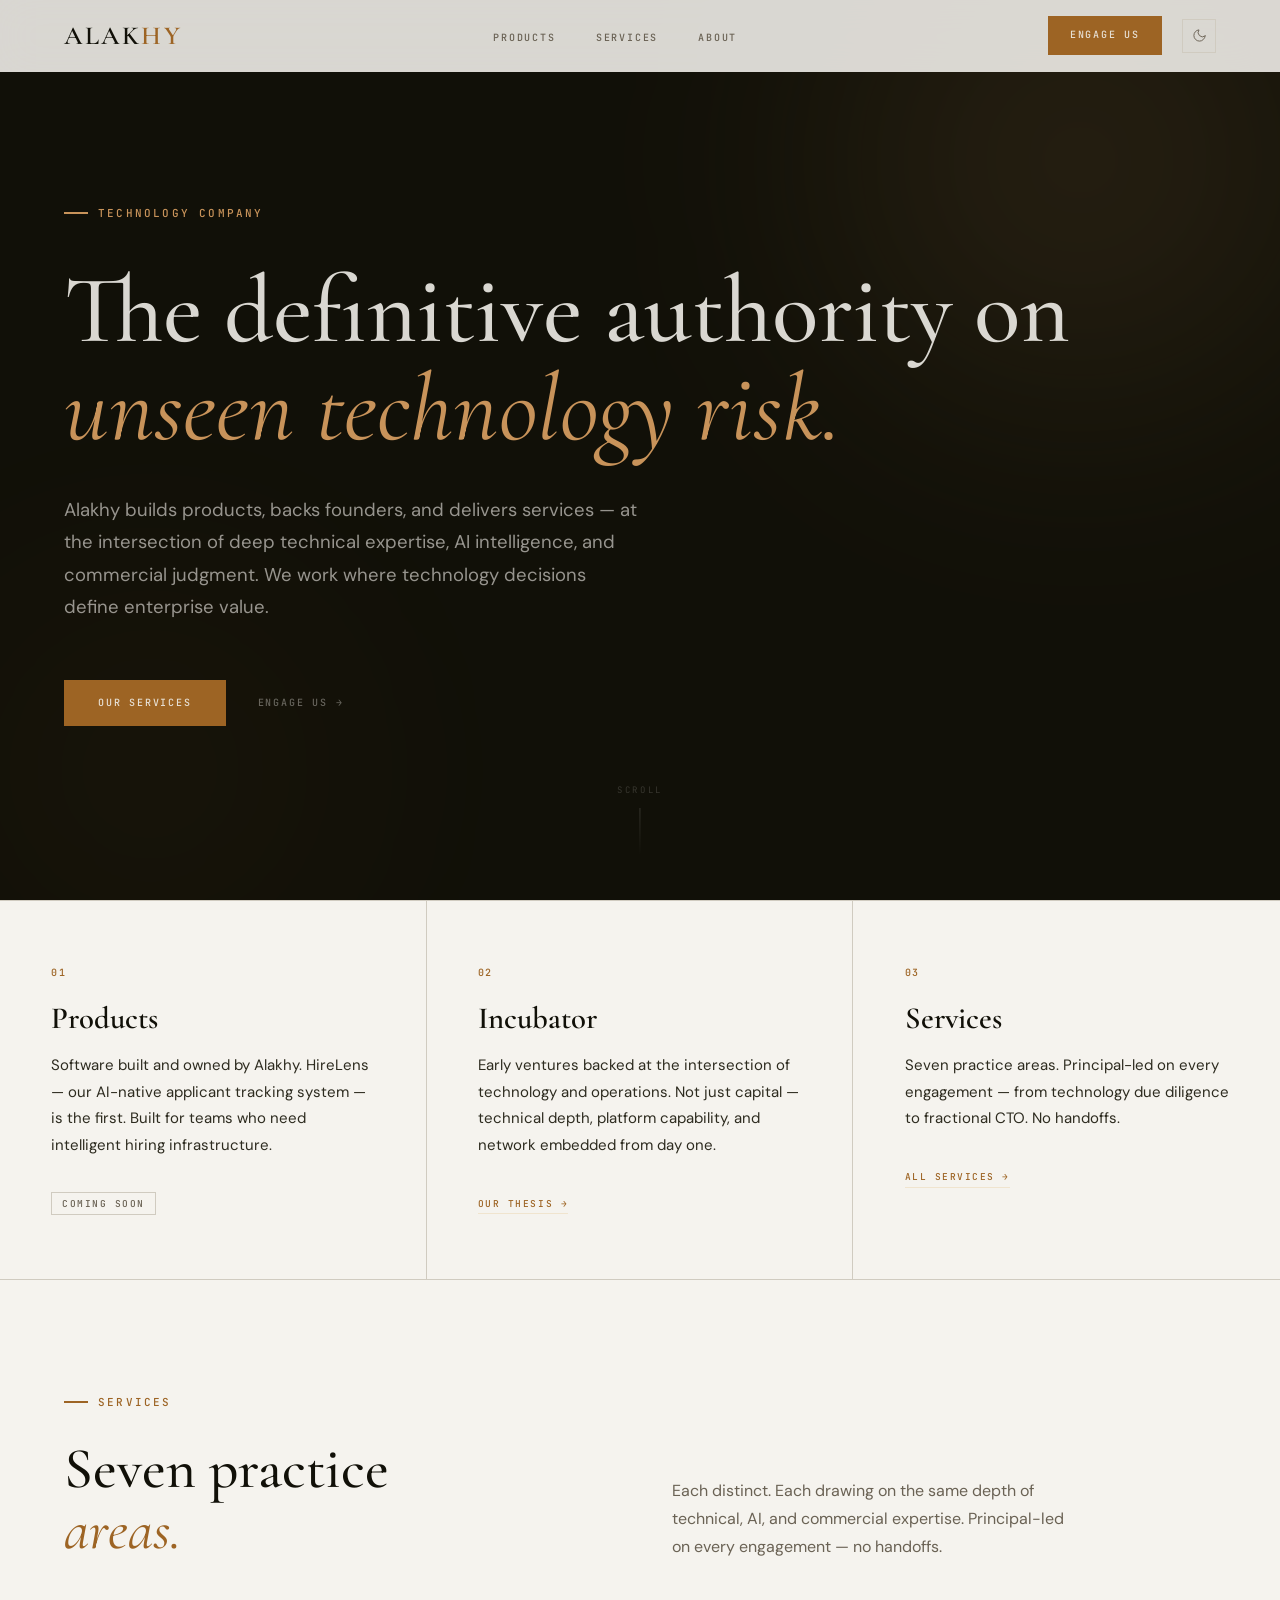
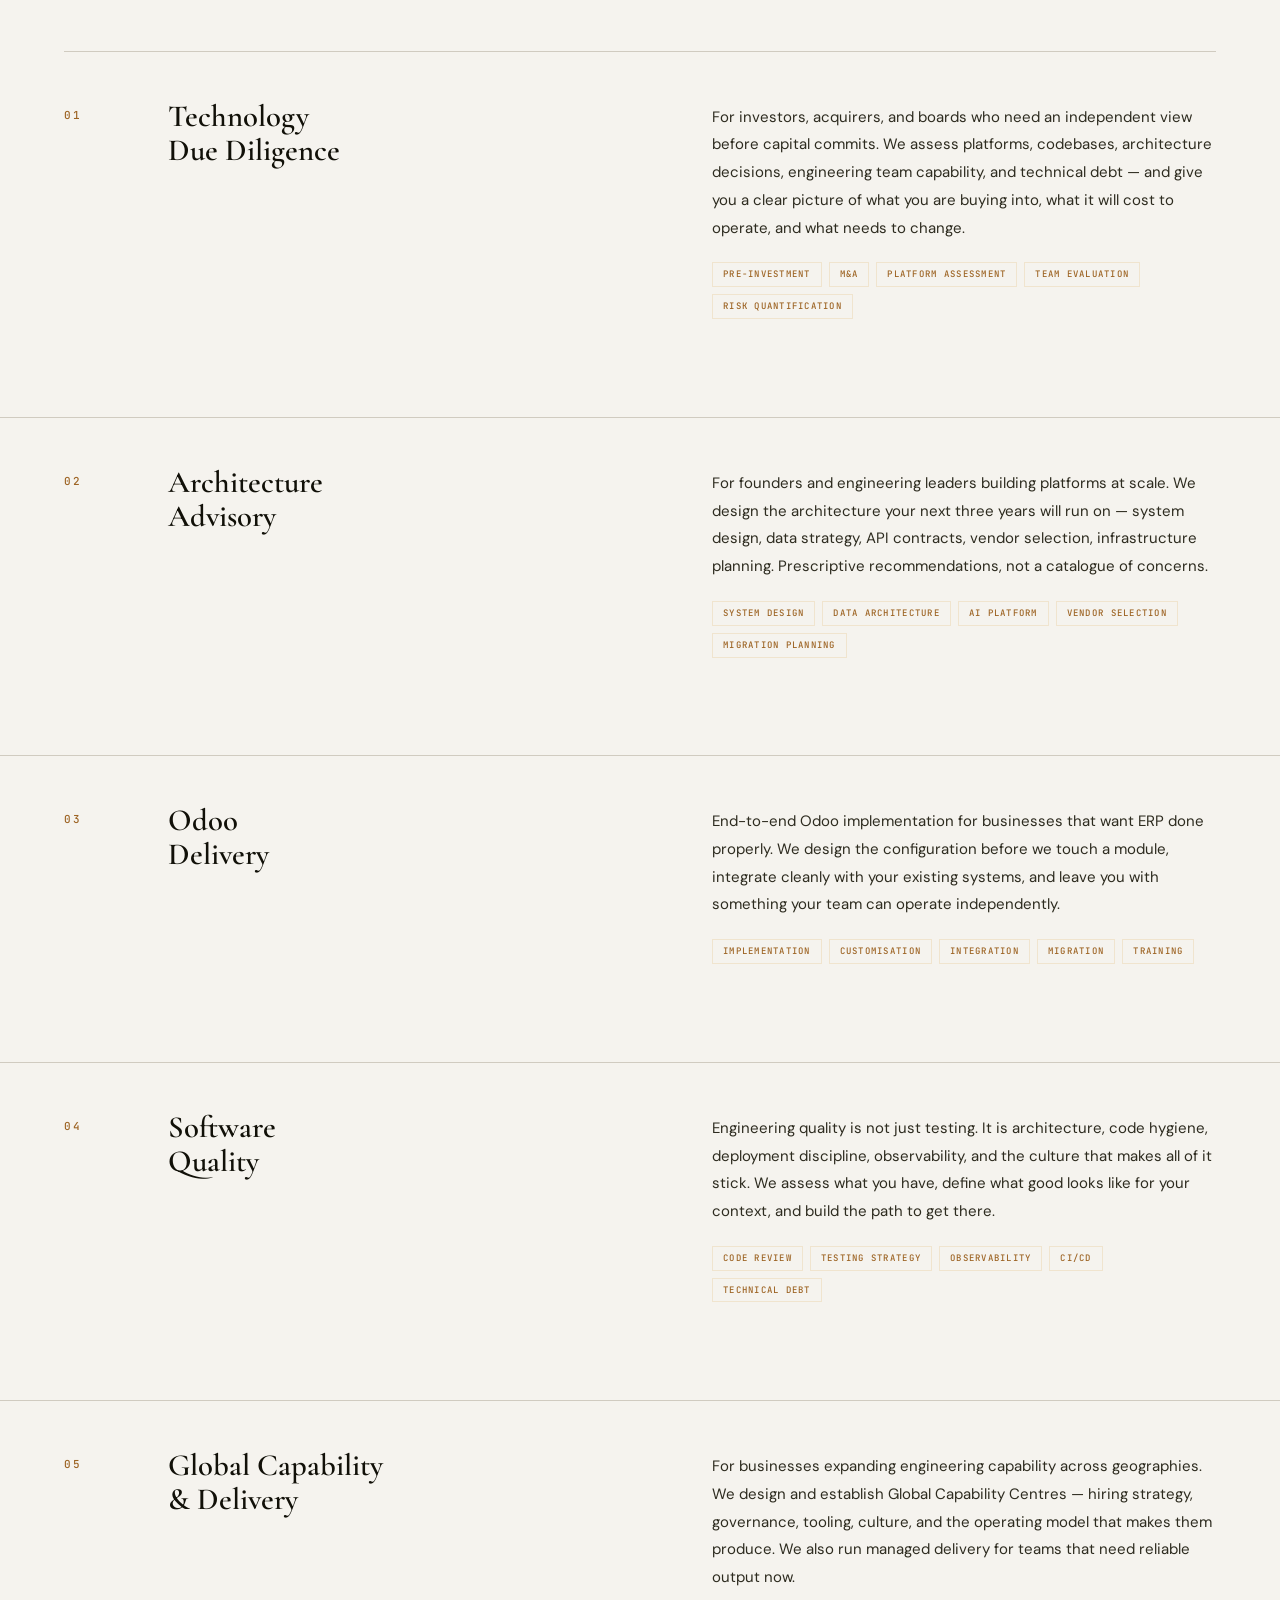
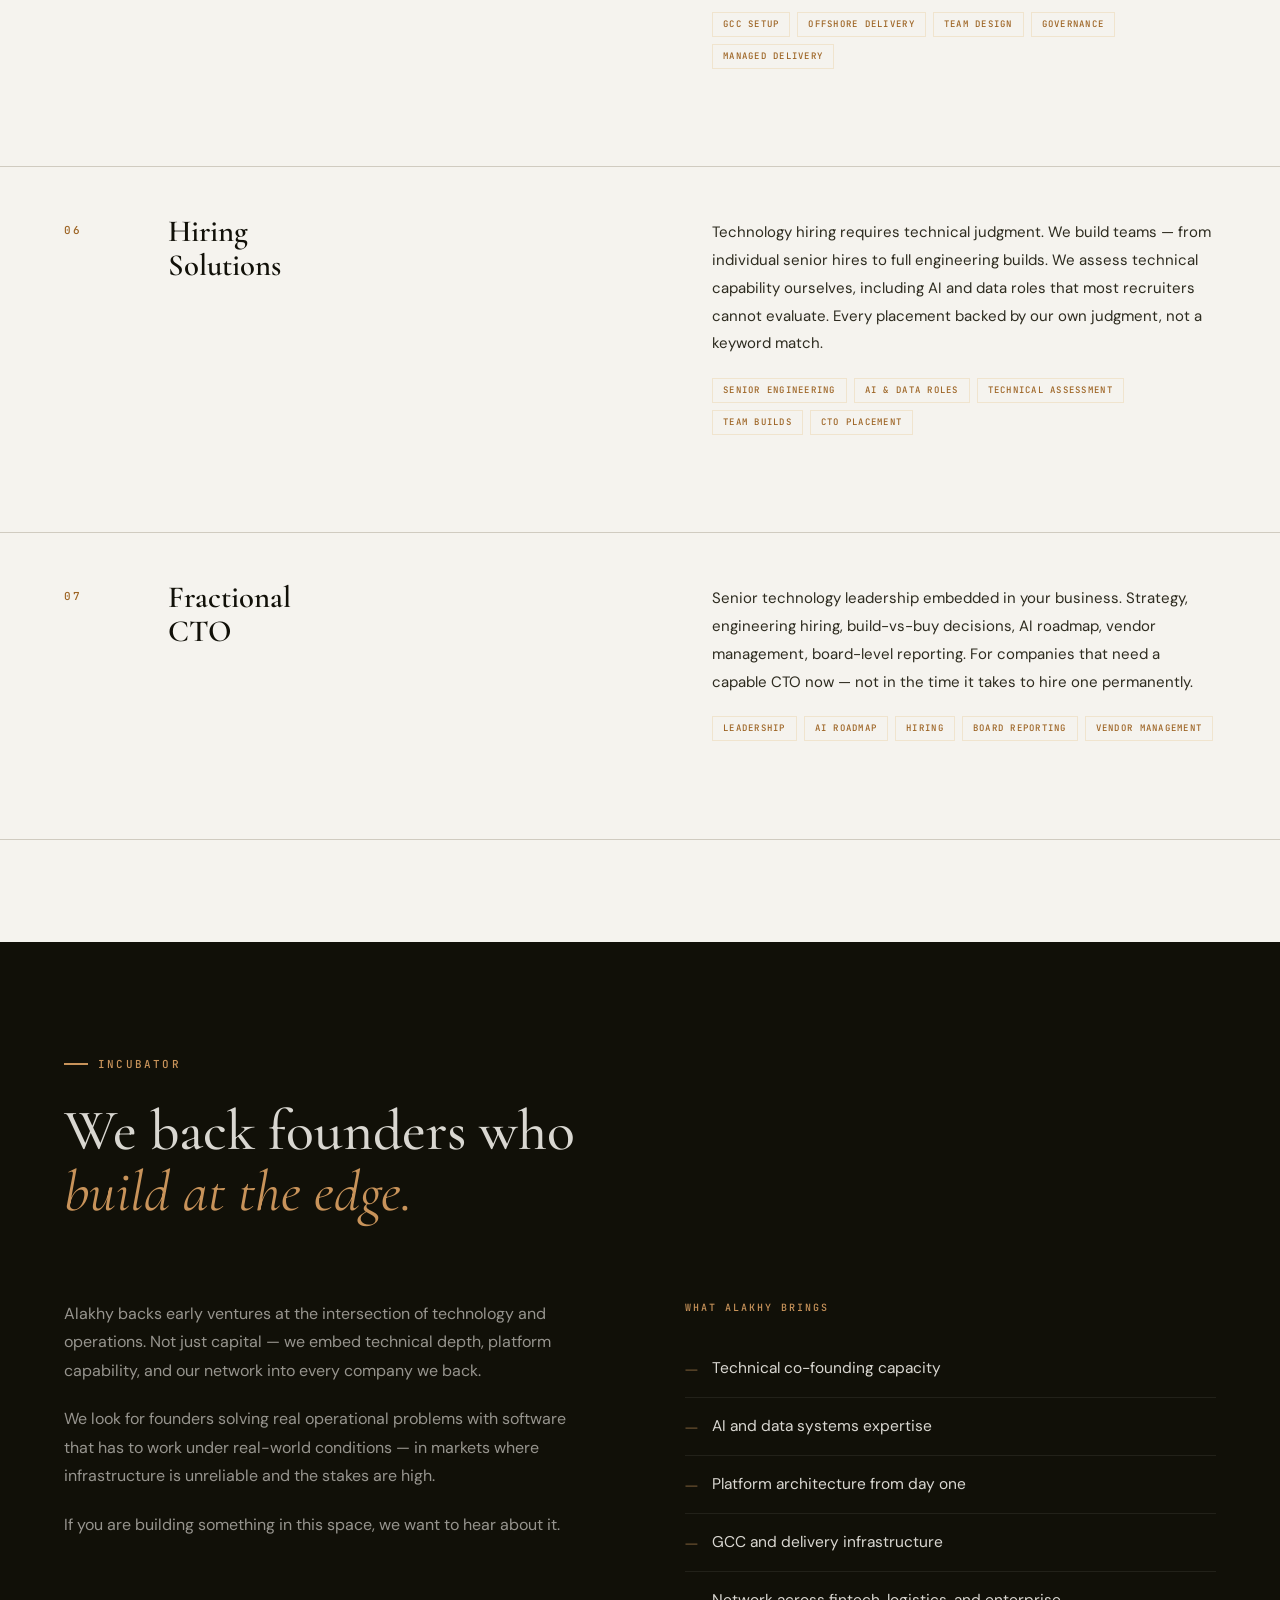
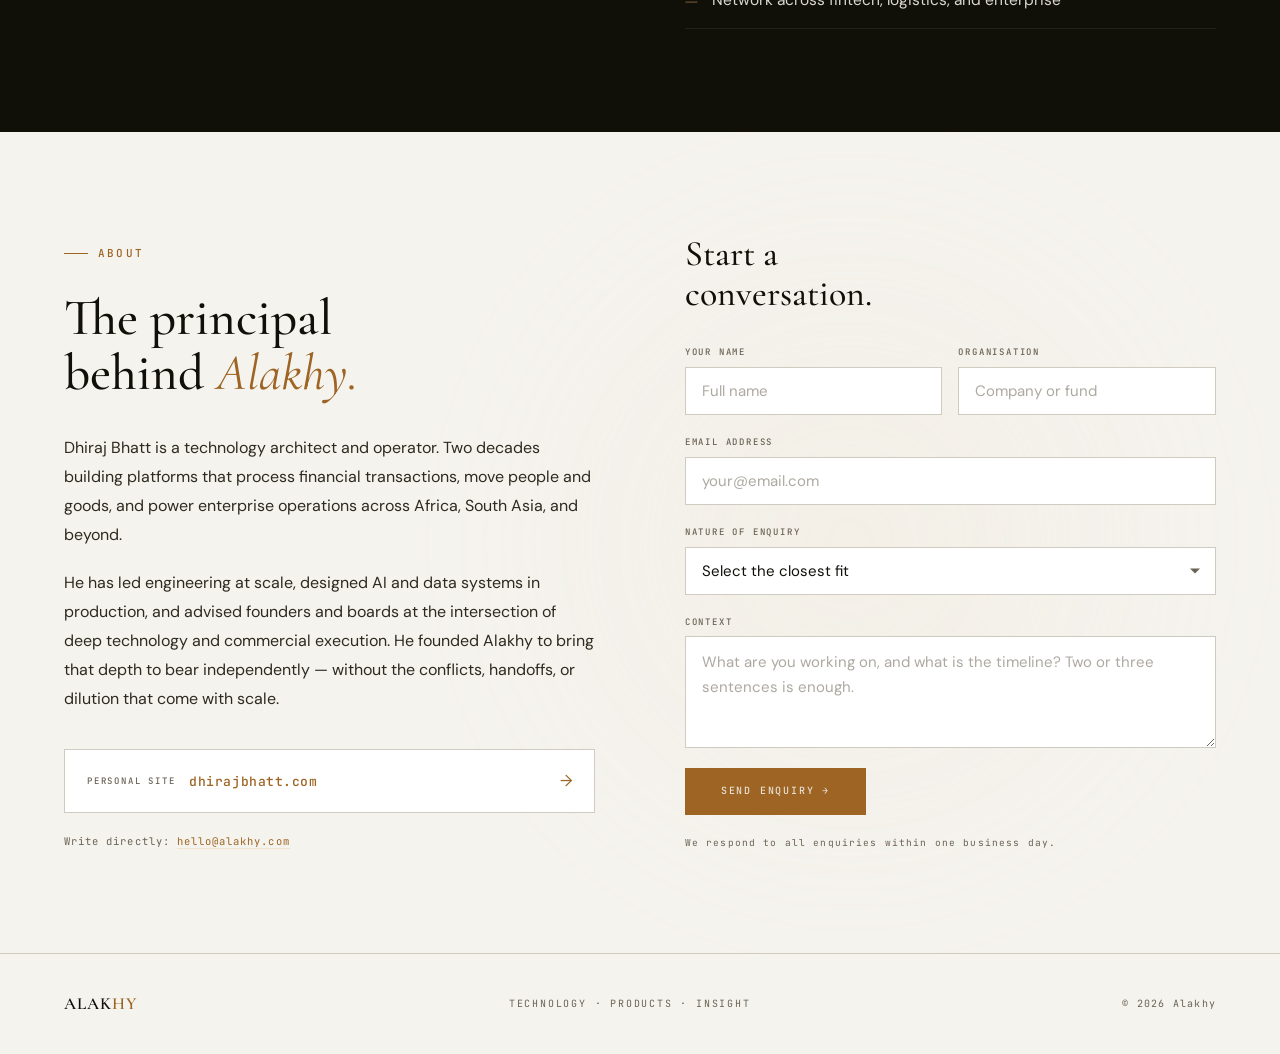
==== index.html @ 3c4424a7 "Initial release — Alakhy website Full static site: hero, three-arms pillars, seven services, incubat" ====
<!DOCTYPE html>
<html lang="en">
<head>
  <meta charset="UTF-8">
  <meta name="viewport" content="width=device-width, initial-scale=1.0">
  <meta name="description" content="Alakhy is a technology company — products, incubator, and services at the intersection of deep technical expertise, AI intelligence, and commercial judgment.">
  <title>Alakhy — Technology Company</title>

  <link rel="icon" href="data:,">

  <link rel="preconnect" href="https://fonts.googleapis.com">
  <link rel="preconnect" href="https://fonts.gstatic.com" crossorigin>
  <link href="https://fonts.googleapis.com/css2?family=Cormorant+Garamond:ital,wght@0,400;0,500;0,600;1,400;1,500&family=DM+Sans:opsz,wght@9..40,400;9..40,500&family=JetBrains+Mono:wght@400;500&display=swap" rel="stylesheet">

  <link rel="stylesheet" href="assets/css/main.css">
</head>
<body>

  <!-- ── NAV ─────────────────────────────────────────── -->
  <nav class="nav" id="mainNav">
    <a href="#" class="nav-logo">Alak<span>hy</span></a>

    <ul class="nav-links">
      <li class="nav-item"><a href="#">Products</a></li>
      <li class="nav-item"><a href="#services">Services</a></li>
      <li class="nav-item"><a href="#about">About</a></li>
    </ul>

    <div class="nav-right">
      <a href="#about" class="nav-cta">Engage Us</a>
      <button class="theme-toggle" id="themeToggle" aria-label="Toggle light/dark theme">
        <svg class="icon-sun" viewBox="0 0 24 24" fill="none" stroke="currentColor" stroke-width="1.5" stroke-linecap="round" stroke-linejoin="round" aria-hidden="true">
          <circle cx="12" cy="12" r="5"/>
          <line x1="12" y1="1" x2="12" y2="3"/>
          <line x1="12" y1="21" x2="12" y2="23"/>
          <line x1="4.22" y1="4.22" x2="5.64" y2="5.64"/>
          <line x1="18.36" y1="18.36" x2="19.78" y2="19.78"/>
          <line x1="1" y1="12" x2="3" y2="12"/>
          <line x1="21" y1="12" x2="23" y2="12"/>
          <line x1="4.22" y1="19.78" x2="5.64" y2="18.36"/>
          <line x1="18.36" y1="5.64" x2="19.78" y2="4.22"/>
        </svg>
        <svg class="icon-moon" viewBox="0 0 24 24" fill="none" stroke="currentColor" stroke-width="1.5" stroke-linecap="round" stroke-linejoin="round" aria-hidden="true">
          <path d="M21 12.79A9 9 0 1 1 11.21 3 7 7 0 0 0 21 12.79z"/>
        </svg>
      </button>
      <button class="nav-menu-btn" id="mobileToggle" aria-label="Open navigation menu" aria-expanded="false" aria-controls="navOverlay">
        <span class="nav-menu-label" aria-hidden="true">Menu</span>
        <span class="nav-menu-icon" aria-hidden="true"><i></i><i></i></span>
      </button>
    </div>
  </nav>

  <!-- Mobile fullscreen overlay -->
  <div class="nav-overlay" id="navOverlay" role="dialog" aria-modal="true" aria-label="Site navigation">
    <div class="nav-overlay-inner">
      <div class="nav-overlay-links">
        <a href="#">Products</a>
        <a href="#services">Services</a>
        <a href="#about">About</a>
      </div>
      <div class="nav-overlay-footer">
        <a href="#about" class="nav-overlay-cta">Engage Us →</a>
        <a href="mailto:hello@alakhy.com" class="nav-overlay-email">hello@alakhy.com</a>
      </div>
    </div>
  </div>

  <main>

    <!-- ── HERO ─────────────────────────────────────── -->
    <section class="hero">
      <div class="hero-glow hero-glow-a" aria-hidden="true"></div>
      <div class="hero-glow hero-glow-b" aria-hidden="true"></div>
      <div class="hero-inner">
        <div class="eyebrow reveal">Technology Company</div>
        <h1 class="hero-h1 reveal reveal-d1">
          The definitive authority on<br><em>unseen technology risk.</em>
        </h1>
        <p class="hero-sub reveal reveal-d2">
          Alakhy builds products, backs founders, and delivers services — at the intersection of deep technical expertise, AI intelligence, and commercial judgment. We work where technology decisions define enterprise value.
        </p>
        <div class="hero-ctas reveal reveal-d3">
          <a href="#services" class="btn-solid">Our services</a>
          <a href="#about" class="btn-text">Engage us <span class="arr">→</span></a>
        </div>
      </div>
      <div class="hero-scroll-hint" aria-hidden="true">
        <span>Scroll</span>
        <div class="scroll-line"></div>
      </div>
    </section>

    <!-- ── THREE ARMS ─────────────────────────────── -->
    <div class="pillars">
      <div class="pillar reveal">
        <div class="pillar-num">01</div>
        <div class="pillar-title">Products</div>
        <p class="pillar-body">Software built and owned by Alakhy. HireLens — our AI-native applicant tracking system — is the first. Built for teams who need intelligent hiring infrastructure.</p>
        <span class="pillar-tag">Coming soon</span>
      </div>
      <div class="pillar reveal reveal-d1">
        <div class="pillar-num">02</div>
        <div class="pillar-title">Incubator</div>
        <p class="pillar-body">Early ventures backed at the intersection of technology and operations. Not just capital — technical depth, platform capability, and network embedded from day one.</p>
        <a href="#incubator" class="pillar-link">Our thesis →</a>
      </div>
      <div class="pillar reveal reveal-d2">
        <div class="pillar-num">03</div>
        <div class="pillar-title">Services</div>
        <p class="pillar-body">Seven practice areas. Principal-led on every engagement — from technology due diligence to fractional CTO. No handoffs.</p>
        <a href="#services" class="pillar-link">All services →</a>
      </div>
    </div>

    <!-- ── SERVICES ──────────────────────────────────── -->
    <section class="services" id="services">
      <div class="services-inner">

        <div class="section-header">
          <div class="reveal">
            <div class="eyebrow">Services</div>
            <h2 class="section-h2">Seven practice<br><em>areas.</em></h2>
          </div>
          <p class="section-intro reveal reveal-d1">
            Each distinct. Each drawing on the same depth of technical, AI, and commercial expertise. Principal-led on every engagement — no handoffs.
          </p>
        </div>

        <div class="service-list">

          <div class="service-row reveal">
            <div class="service-idx">01</div>
            <div class="service-name">Technology<br>Due Diligence</div>
            <div class="service-detail">
              <p class="service-desc">For investors, acquirers, and boards who need an independent view before capital commits. We assess platforms, codebases, architecture decisions, engineering team capability, and technical debt — and give you a clear picture of what you are buying into, what it will cost to operate, and what needs to change.</p>
              <div class="service-tags">
                <span class="tag">Pre-investment</span>
                <span class="tag">M&amp;A</span>
                <span class="tag">Platform assessment</span>
                <span class="tag">Team evaluation</span>
                <span class="tag">Risk quantification</span>
              </div>
              <span class="service-arrow">→</span>
            </div>
          </div>

          <div class="service-row reveal">
            <div class="service-idx">02</div>
            <div class="service-name">Architecture<br>Advisory</div>
            <div class="service-detail">
              <p class="service-desc">For founders and engineering leaders building platforms at scale. We design the architecture your next three years will run on — system design, data strategy, API contracts, vendor selection, infrastructure planning. Prescriptive recommendations, not a catalogue of concerns.</p>
              <div class="service-tags">
                <span class="tag">System design</span>
                <span class="tag">Data architecture</span>
                <span class="tag">AI platform</span>
                <span class="tag">Vendor selection</span>
                <span class="tag">Migration planning</span>
              </div>
              <span class="service-arrow">→</span>
            </div>
          </div>

          <div class="service-row reveal">
            <div class="service-idx">03</div>
            <div class="service-name">Odoo<br>Delivery</div>
            <div class="service-detail">
              <p class="service-desc">End-to-end Odoo implementation for businesses that want ERP done properly. We design the configuration before we touch a module, integrate cleanly with your existing systems, and leave you with something your team can operate independently.</p>
              <div class="service-tags">
                <span class="tag">Implementation</span>
                <span class="tag">Customisation</span>
                <span class="tag">Integration</span>
                <span class="tag">Migration</span>
                <span class="tag">Training</span>
              </div>
              <span class="service-arrow">→</span>
            </div>
          </div>

          <div class="service-row reveal">
            <div class="service-idx">04</div>
            <div class="service-name">Software<br>Quality</div>
            <div class="service-detail">
              <p class="service-desc">Engineering quality is not just testing. It is architecture, code hygiene, deployment discipline, observability, and the culture that makes all of it stick. We assess what you have, define what good looks like for your context, and build the path to get there.</p>
              <div class="service-tags">
                <span class="tag">Code review</span>
                <span class="tag">Testing strategy</span>
                <span class="tag">Observability</span>
                <span class="tag">CI/CD</span>
                <span class="tag">Technical debt</span>
              </div>
              <span class="service-arrow">→</span>
            </div>
          </div>

          <div class="service-row reveal">
            <div class="service-idx">05</div>
            <div class="service-name">Global Capability<br>&amp; Delivery</div>
            <div class="service-detail">
              <p class="service-desc">For businesses expanding engineering capability across geographies. We design and establish Global Capability Centres — hiring strategy, governance, tooling, culture, and the operating model that makes them produce. We also run managed delivery for teams that need reliable output now.</p>
              <div class="service-tags">
                <span class="tag">GCC setup</span>
                <span class="tag">Offshore delivery</span>
                <span class="tag">Team design</span>
                <span class="tag">Governance</span>
                <span class="tag">Managed delivery</span>
              </div>
              <span class="service-arrow">→</span>
            </div>
          </div>

          <div class="service-row reveal">
            <div class="service-idx">06</div>
            <div class="service-name">Hiring<br>Solutions</div>
            <div class="service-detail">
              <p class="service-desc">Technology hiring requires technical judgment. We build teams — from individual senior hires to full engineering builds. We assess technical capability ourselves, including AI and data roles that most recruiters cannot evaluate. Every placement backed by our own judgment, not a keyword match.</p>
              <div class="service-tags">
                <span class="tag">Senior engineering</span>
                <span class="tag">AI &amp; data roles</span>
                <span class="tag">Technical assessment</span>
                <span class="tag">Team builds</span>
                <span class="tag">CTO placement</span>
              </div>
              <span class="service-arrow">→</span>
            </div>
          </div>

          <div class="service-row reveal">
            <div class="service-idx">07</div>
            <div class="service-name">Fractional<br>CTO</div>
            <div class="service-detail">
              <p class="service-desc">Senior technology leadership embedded in your business. Strategy, engineering hiring, build-vs-buy decisions, AI roadmap, vendor management, board-level reporting. For companies that need a capable CTO now — not in the time it takes to hire one permanently.</p>
              <div class="service-tags">
                <span class="tag">Leadership</span>
                <span class="tag">AI roadmap</span>
                <span class="tag">Hiring</span>
                <span class="tag">Board reporting</span>
                <span class="tag">Vendor management</span>
              </div>
              <span class="service-arrow">→</span>
            </div>
          </div>

        </div>
      </div>
    </section>

    <!-- ── INCUBATOR (always dark) ─────────────────── -->
    <div class="incubator" id="incubator">
      <div class="incubator-inner">

        <div class="eyebrow incubator-eyebrow reveal">Incubator</div>
        <h2 class="incubator-h2 reveal reveal-d1">
          We back founders who<br><em>build at the edge.</em>
        </h2>

        <div class="incubator-split">
          <div class="incubator-thesis reveal reveal-d1">
            <p>Alakhy backs early ventures at the intersection of technology and operations. Not just capital — we embed technical depth, platform capability, and our network into every company we back.</p>
            <p>We look for founders solving real operational problems with software that has to work under real-world conditions — in markets where infrastructure is unreliable and the stakes are high.</p>
            <p>If you are building something in this space, we want to hear about it.</p>
          </div>
          <div class="reveal reveal-d2">
            <div class="brings-label">What Alakhy brings</div>
            <ul class="brings-list">
              <li>Technical co-founding capacity</li>
              <li>AI and data systems expertise</li>
              <li>Platform architecture from day one</li>
              <li>GCC and delivery infrastructure</li>
              <li>Network across fintech, logistics, and enterprise</li>
            </ul>
          </div>
        </div>

      </div>
    </div>

    <!-- ── ABOUT ──────────────────────────────────── -->
    <section class="about" id="about">
      <div class="about-glow" aria-hidden="true"></div>
      <div class="about-inner">

        <div class="reveal">
          <div class="eyebrow">About</div>
          <h2 class="about-h2">The principal<br>behind <em>Alakhy.</em></h2>
          <div class="about-body">
            <p>Dhiraj Bhatt is a technology architect and operator. Two decades building platforms that process financial transactions, move people and goods, and power enterprise operations across Africa, South Asia, and beyond.</p>
            <p>He has led engineering at scale, designed AI and data systems in production, and advised founders and boards at the intersection of deep technology and commercial execution. He founded Alakhy to bring that depth to bear independently — without the conflicts, handoffs, or dilution that come with scale.</p>
          </div>
          <a href="https://dhirajbhatt.com" target="_blank" rel="noopener" class="about-link-row">
            <span class="about-link-label">Personal site</span>
            <span class="about-link-url">dhirajbhatt.com</span>
            <span class="about-link-arrow">→</span>
          </a>
          <p class="about-direct">Write directly: <a href="mailto:hello@alakhy.com">hello@alakhy.com</a></p>
        </div>

        <div class="reveal reveal-d1">
          <div class="form-title">Start a<br>conversation.</div>
          <form class="enquiry-form" id="enquiryForm" action="#" method="POST">
            <div class="field-row">
              <div class="field">
                <label for="fname">Your name</label>
                <input type="text" id="fname" name="name" placeholder="Full name" autocomplete="name">
              </div>
              <div class="field">
                <label for="forg">Organisation</label>
                <input type="text" id="forg" name="organisation" placeholder="Company or fund" autocomplete="organization">
              </div>
            </div>
            <div class="field">
              <label for="femail">Email address</label>
              <input type="email" id="femail" name="email" placeholder="your@email.com" autocomplete="email">
            </div>
            <div class="field">
              <label for="fnature">Nature of enquiry</label>
              <div class="select-wrap">
                <select id="fnature" name="nature">
                  <option value="" disabled selected>Select the closest fit</option>
                  <option value="dd">Technology due diligence</option>
                  <option value="arch">Architecture advisory</option>
                  <option value="odoo">Odoo delivery</option>
                  <option value="quality">Software quality</option>
                  <option value="gcc">Global capability centre</option>
                  <option value="hire">Hiring solutions</option>
                  <option value="cto">Fractional CTO</option>
                  <option value="incubator">Incubator</option>
                  <option value="other">Something else</option>
                </select>
              </div>
            </div>
            <div class="field">
              <label for="fcontext">Context</label>
              <textarea id="fcontext" name="context" placeholder="What are you working on, and what is the timeline? Two or three sentences is enough."></textarea>
            </div>
            <button class="btn-send" type="submit" id="sendBtn">Send enquiry →</button>
            <p class="form-note">We respond to all enquiries within one business day.</p>
          </form>
        </div>

      </div>
    </section>

  </main>

  <!-- ── FOOTER ─────────────────────────────────── -->
  <footer>
    <div class="footer-inner">
      <div class="footer-brand">Alak<span>hy</span></div>
      <div class="footer-tagline">Technology · Products · Insight</div>
      <div class="footer-copy">© 2026 Alakhy</div>
    </div>
  </footer>

  <script src="assets/js/main.js"></script>

</body>
</html>
---- assets/css/main.css ----
/* ============================================================
   ALAKHY — main.css
   Light default. Dark via prefers-color-scheme + manual toggle.
   No hardcoded hex in rules — use tokens only.
   ============================================================ */

/* ── TOKENS ─────────────────────────────────────────────── */
:root {
  /* Light palette */
  --paper:       #f5f3ee;
  --paper-alt:   #edeae2;
  --ink:         #111008;
  --ink-2:       #2d2b1f;
  --muted:       #6a6254;
  --rule:        #d0cbc0;
  --amber:       #9d6424;
  --amber-lt:    #c8935a;
  --amber-bg:    #f0e4ce;
  --surface:     #ffffff;

  /* Persistent dark canvas — always-dark sections.
     Never inverts so sections stay distinct in either theme. */
  --canvas-dark:   #111008;
  --on-dark:       rgba(240, 237, 232, 0.90);
  --on-dark-dim:   rgba(240, 237, 232, 0.60);
  --on-dark-muted: rgba(240, 237, 232, 0.38);
  --border-dark:   rgba(255, 255, 255, 0.07);

  /* Typography */
  --serif: "Cormorant Garamond", "EB Garamond", Georgia, serif;
  --sans:  "DM Sans", system-ui, -apple-system, sans-serif;
  --mono:  "JetBrains Mono", ui-monospace, SFMono-Regular, monospace;

  /* Layout */
  --max:       1320px;
  --gutter:    clamp(24px, 5vw, 72px);
  --section-y: clamp(72px, 8vw, 120px);
  --ease:      cubic-bezier(.16, 1, .3, 1);
  --shadow:    0 8px 32px rgba(0, 0, 0, .08);
}

/* Dark — system preference (honours manual light override) */
@media (prefers-color-scheme: dark) {
  :root:not([data-theme="light"]) {
    --paper:       #131109;
    --paper-alt:   #1c1a11;
    --ink:         #f0ede8;
    --ink-2:       #c8c4b6;
    --muted:       #8a8070;
    --rule:        #2e2c22;
    --amber:       #c8935a;
    --amber-lt:    #e0b07a;
    --amber-bg:    #2a1806;
    --surface:     #1b1910;
    --canvas-dark: #0b0905;
    --shadow:      0 8px 32px rgba(0, 0, 0, .36);
  }
}

/* Dark — manual toggle */
:root[data-theme="dark"] {
  --paper:       #131109;
  --paper-alt:   #1c1a11;
  --ink:         #f0ede8;
  --ink-2:       #c8c4b6;
  --muted:       #8a8070;
  --rule:        #2e2c22;
  --amber:       #c8935a;
  --amber-lt:    #e0b07a;
  --amber-bg:    #2a1806;
  --surface:     #1b1910;
  --canvas-dark: #0b0905;
  --shadow:      0 8px 32px rgba(0, 0, 0, .36);
}

/* ── RESET ───────────────────────────────────────────────── */
*, *::before, *::after { box-sizing: border-box; margin: 0; padding: 0; }
html {
  -webkit-font-smoothing: antialiased;
  -moz-osx-font-smoothing: grayscale;
  text-rendering: optimizeLegibility;
  scroll-behavior: smooth;
}
img, svg { display: block; max-width: 100%; }
a { color: inherit; text-decoration: none; }
button { font: inherit; color: inherit; background: none; border: 0; cursor: pointer; }
:focus-visible { outline: 2px solid var(--amber); outline-offset: 3px; }

body {
  font-family: var(--sans);
  font-size: 17px;
  line-height: 1.65;
  color: var(--ink);
  background: var(--paper);
  overflow-x: hidden;
  position: relative;
}

/* Grain texture */
body::before {
  content: "";
  position: fixed; inset: 0;
  pointer-events: none;
  z-index: 0;
  opacity: .28;
  mix-blend-mode: multiply;
  background-image: url("data:image/svg+xml;utf8,<svg xmlns='http://www.w3.org/2000/svg' width='300' height='300'><filter id='g'><feTurbulence type='fractalNoise' baseFrequency='0.75' numOctaves='3' stitchTiles='stitch'/><feColorMatrix values='0 0 0 0 0.066 0 0 0 0 0.060 0 0 0 0 0.031 0 0 0 0.10 0'/></filter><rect width='100%25' height='100%25' filter='url(%23g)'/></svg>");
}
@media (prefers-color-scheme: dark) {
  html:not([data-theme="light"]) body::before { mix-blend-mode: screen; opacity: .08; }
}
html[data-theme="dark"] body::before { mix-blend-mode: screen; opacity: .08; }

nav, main, section, footer, div, header { position: relative; z-index: 1; }

/* ── EYEBROW ─────────────────────────────────────────────── */
.eyebrow {
  font-family: var(--mono);
  font-size: 11px;
  letter-spacing: 0.2em;
  text-transform: uppercase;
  color: var(--amber);
  font-weight: 500;
  display: inline-flex;
  align-items: center;
  gap: 10px;
  margin-bottom: 28px;
}
.eyebrow::before {
  content: '';
  display: inline-block;
  width: 24px;
  height: 1.5px;
  background: var(--amber);
  flex-shrink: 0;
}

/* ── NAV ────────────────────────────────────────────────── */
.nav {
  position: fixed;
  top: 0; left: 0; right: 0;
  z-index: 400;
  height: 72px;
  padding: 0 var(--gutter);
  display: flex;
  align-items: center;
  justify-content: space-between;
  background: color-mix(in srgb, var(--paper) 88%, transparent);
  backdrop-filter: blur(20px);
  -webkit-backdrop-filter: blur(20px);
  border-bottom: 1px solid transparent;
  transition: border-color 0.3s, background 0.3s;
}
.nav.pinned {
  border-bottom-color: var(--rule);
  background: color-mix(in srgb, var(--paper) 96%, transparent);
}

.nav-logo {
  font-family: var(--serif);
  font-size: 26px;
  font-weight: 600;
  letter-spacing: 0.1em;
  text-transform: uppercase;
  color: var(--ink);
  line-height: 1;
  position: relative;
  z-index: 410;
}
.nav-logo span { color: var(--amber); }

.nav-links {
  display: flex;
  align-items: center;
  gap: 40px;
  list-style: none;
}
.nav-item { list-style: none; }
.nav-links a {
  font-family: var(--mono);
  font-size: 10px;
  letter-spacing: 0.18em;
  text-transform: uppercase;
  font-weight: 500;
  color: var(--muted);
  transition: color 0.2s;
  position: relative;
}
.nav-links a::after {
  content: '';
  position: absolute;
  left: 0; right: 0; bottom: -3px;
  height: 1px;
  background: var(--amber);
  transform: scaleX(0);
  transform-origin: left;
  transition: transform 0.25s var(--ease);
}
.nav-links a:hover { color: var(--ink); }
.nav-links a:hover::after { transform: scaleX(1); }

.nav-right {
  display: flex;
  align-items: center;
  gap: 20px;
  position: relative;
  z-index: 410;
}

.nav-cta {
  font-family: var(--mono);
  font-size: 10px;
  letter-spacing: 0.18em;
  text-transform: uppercase;
  font-weight: 500;
  color: var(--on-dark);
  background: var(--amber);
  padding: 11px 22px;
  display: inline-block;
  transition: background 0.2s;
}
.nav-cta:hover { background: var(--ink); }

/* ── THEME TOGGLE ────────────────────────────────────────── */
.theme-toggle {
  width: 34px;
  height: 34px;
  display: flex;
  align-items: center;
  justify-content: center;
  background: none;
  border: 1px solid var(--rule);
  cursor: pointer;
  color: var(--muted);
  flex-shrink: 0;
  transition: color 0.2s, border-color 0.2s;
}
.theme-toggle:hover { color: var(--amber); border-color: var(--amber); }
.theme-toggle svg { width: 15px; height: 15px; display: block; }

.theme-toggle .icon-sun  { display: none; }
.theme-toggle .icon-moon { display: block; }

@media (prefers-color-scheme: dark) {
  html:not([data-theme="light"]) .theme-toggle .icon-sun  { display: block; }
  html:not([data-theme="light"]) .theme-toggle .icon-moon { display: none; }
}
html[data-theme="dark"] .theme-toggle .icon-sun  { display: block; }
html[data-theme="dark"] .theme-toggle .icon-moon { display: none; }

/* ── MENU BUTTON ─────────────────────────────────────────── */
.nav-menu-btn {
  display: none;
  align-items: center;
  gap: 10px;
  cursor: pointer;
  background: none;
  border: none;
  padding: 4px 0;
}
.nav-menu-label {
  font-family: var(--mono);
  font-size: 10.5px;
  letter-spacing: 0.22em;
  text-transform: uppercase;
  color: var(--ink);
  font-weight: 500;
  user-select: none;
}
.nav-menu-icon {
  display: flex;
  flex-direction: column;
  gap: 5px;
  width: 22px;
}
.nav-menu-icon i {
  display: block;
  height: 1.5px;
  background: var(--ink);
  transition: transform 0.38s var(--ease), width 0.3s var(--ease);
  font-style: normal;
}
.nav-menu-icon i:first-child { width: 100%; }
.nav-menu-icon i:last-child  { width: 60%; }
.nav-menu-btn.open .nav-menu-icon i:first-child {
  width: 100%;
  transform: translateY(3.5px) rotate(45deg);
}
.nav-menu-btn.open .nav-menu-icon i:last-child {
  width: 100%;
  transform: translateY(-3.5px) rotate(-45deg);
}

/* ── FULLSCREEN OVERLAY ──────────────────────────────────── */
.nav-overlay {
  position: fixed;
  inset: 0;
  z-index: 390;
  background: var(--paper);
  display: flex;
  flex-direction: column;
  padding: 100px var(--gutter) 48px;
  opacity: 0;
  pointer-events: none;
  visibility: hidden;
  transition: opacity 0.38s var(--ease), visibility 0s linear 0.38s;
}
.nav-overlay.open {
  opacity: 1;
  pointer-events: all;
  visibility: visible;
  transition: opacity 0.38s var(--ease), visibility 0s linear 0s;
}
.nav-overlay-inner {
  display: flex;
  flex-direction: column;
  justify-content: space-between;
  height: 100%;
  max-width: 680px;
}
.nav-overlay-links {
  display: flex;
  flex-direction: column;
}
.nav-overlay-links a {
  font-family: var(--serif);
  font-size: clamp(40px, 10vw, 80px);
  font-weight: 400;
  color: var(--ink);
  line-height: 1;
  padding: clamp(14px, 2.5vw, 24px) 0;
  border-bottom: 1px solid var(--rule);
  display: flex;
  align-items: center;
  justify-content: space-between;
  opacity: 0;
  transform: translateY(20px);
  transition: opacity 0.4s var(--ease), transform 0.4s var(--ease), color 0.2s, padding-left 0.3s var(--ease);
}
.nav-overlay-links a::after {
  content: '→';
  font-family: var(--sans);
  font-size: clamp(18px, 3vw, 28px);
  color: var(--amber);
  opacity: 0;
  transform: translateX(-12px);
  transition: opacity 0.22s, transform 0.22s var(--ease);
  flex-shrink: 0;
}
.nav-overlay-links a:hover { color: var(--amber); padding-left: 8px; }
.nav-overlay-links a:hover::after { opacity: 1; transform: none; }
.nav-overlay.open .nav-overlay-links a { opacity: 1; transform: none; }
.nav-overlay.open .nav-overlay-links a:nth-child(1) { transition-delay: 0.05s; }
.nav-overlay.open .nav-overlay-links a:nth-child(2) { transition-delay: 0.10s; }
.nav-overlay.open .nav-overlay-links a:nth-child(3) { transition-delay: 0.15s; }

.nav-overlay-footer {
  display: flex;
  align-items: center;
  justify-content: space-between;
  padding-top: 28px;
  border-top: 1px solid var(--rule);
  opacity: 0;
  transform: translateY(8px);
  transition: opacity 0.35s var(--ease), transform 0.35s var(--ease);
}
.nav-overlay.open .nav-overlay-footer {
  opacity: 1;
  transform: none;
  transition-delay: 0.28s;
}
.nav-overlay-cta {
  font-family: var(--mono);
  font-size: 10px;
  letter-spacing: 0.18em;
  text-transform: uppercase;
  font-weight: 500;
  color: var(--on-dark);
  background: var(--amber);
  padding: 12px 28px;
  display: inline-block;
  transition: background 0.2s;
}
.nav-overlay-cta:hover { background: var(--ink); }
.nav-overlay-email {
  font-family: var(--mono);
  font-size: 10.5px;
  letter-spacing: 0.16em;
  text-transform: uppercase;
  color: var(--muted);
  transition: color 0.2s;
}
.nav-overlay-email:hover { color: var(--amber); }

/* ── HERO (always dark) ──────────────────────────────────── */
.hero {
  background: var(--canvas-dark);
  min-height: 100vh;
  display: flex;
  align-items: center;
  padding: 130px var(--gutter) 110px;
  position: relative;
  overflow: hidden;
}

.hero-glow {
  position: absolute;
  pointer-events: none;
  border-radius: 50%;
  filter: blur(130px);
}
.hero-glow-a {
  width: 800px;
  height: 600px;
  top: -140px;
  right: -200px;
  background: radial-gradient(circle, color-mix(in srgb, var(--amber-lt) 28%, transparent) 0%, transparent 70%);
  opacity: 0.65;
}
.hero-glow-b {
  width: 500px;
  height: 500px;
  bottom: -120px;
  left: -100px;
  background: radial-gradient(circle, color-mix(in srgb, var(--amber) 22%, transparent) 0%, transparent 70%);
  opacity: 0.45;
}

.hero-inner {
  position: relative;
  z-index: 2;
  max-width: var(--max);
  width: 100%;
  margin: 0 auto;
}

/* Hero text overrides — always-dark context */
.hero .eyebrow {
  color: var(--amber-lt);
  margin-bottom: 40px;
}
.hero .eyebrow::before { background: var(--amber-lt); }

.hero-h1 {
  font-family: var(--serif);
  font-size: clamp(52px, 7.5vw, 116px);
  font-weight: 500;
  line-height: 1.02;
  color: var(--on-dark);
  max-width: 1040px;
  margin-bottom: 36px;
}
.hero-h1 em {
  font-style: italic;
  font-weight: 400;
  color: var(--amber-lt);
}

.hero-sub {
  font-family: var(--sans);
  font-size: clamp(16px, 1.5vw, 18.5px);
  line-height: 1.76;
  color: var(--on-dark-dim);
  max-width: 580px;
  margin-bottom: 56px;
  font-weight: 400;
}

.hero-ctas {
  display: flex;
  align-items: center;
  gap: 32px;
  flex-wrap: wrap;
}

/* ── BUTTONS ─────────────────────────────────────────────── */
.btn-solid {
  font-family: var(--mono);
  font-size: 10px;
  letter-spacing: 0.18em;
  text-transform: uppercase;
  font-weight: 500;
  color: var(--on-dark);
  background: var(--amber);
  padding: 15px 34px;
  display: inline-block;
  transition: background 0.2s;
}
.btn-solid:hover { background: var(--amber-lt); }

.btn-text {
  font-family: var(--mono);
  font-size: 10px;
  letter-spacing: 0.18em;
  text-transform: uppercase;
  font-weight: 500;
  color: var(--on-dark-muted);
  display: inline-flex;
  align-items: center;
  gap: 8px;
  transition: color 0.2s;
}
.btn-text:hover { color: var(--on-dark); }
.btn-text .arr { display: inline-block; transition: transform 0.2s var(--ease); }
.btn-text:hover .arr { transform: translateX(4px); }

/* ── SCROLL HINT ─────────────────────────────────────────── */
.hero-scroll-hint {
  position: absolute;
  bottom: 44px;
  left: 50%;
  transform: translateX(-50%);
  display: flex;
  flex-direction: column;
  align-items: center;
  gap: 10px;
  opacity: 0.45;
  z-index: 2;
}
.hero-scroll-hint span {
  font-family: var(--mono);
  font-size: 9px;
  letter-spacing: 0.28em;
  text-transform: uppercase;
  color: var(--on-dark-muted);
}
.scroll-line {
  width: 1px;
  height: 48px;
  background: linear-gradient(to bottom, var(--on-dark-muted), transparent);
  animation: scrollPulse 2.2s ease-in-out infinite;
}
@keyframes scrollPulse {
  0%, 100% { opacity: 0.3; }
  50%       { opacity: 1; }
}

/* ── PILLARS ─────────────────────────────────────────────── */
.pillars {
  border-top: 1px solid var(--rule);
  border-bottom: 1px solid var(--rule);
  display: grid;
  grid-template-columns: repeat(3, 1fr);
}
.pillar {
  padding: clamp(40px, 5vw, 68px) clamp(28px, 4vw, 56px);
  border-right: 1px solid var(--rule);
  transition: background 0.25s var(--ease);
}
.pillar:last-child { border-right: none; }
.pillar:hover { background: var(--paper-alt); }

.pillar-num {
  font-family: var(--mono);
  font-size: 10px;
  letter-spacing: 0.16em;
  color: var(--amber);
  font-weight: 500;
  margin-bottom: 20px;
}
.pillar-title {
  font-family: var(--serif);
  font-size: clamp(24px, 2.4vw, 36px);
  font-weight: 600;
  color: var(--ink);
  line-height: 1.12;
  margin-bottom: 16px;
}
.pillar-body {
  font-family: var(--sans);
  font-size: 15px;
  line-height: 1.78;
  color: var(--ink-2);
  font-weight: 400;
  margin-bottom: 28px;
}
.pillar-link {
  font-family: var(--mono);
  font-size: 9.5px;
  letter-spacing: 0.16em;
  text-transform: uppercase;
  font-weight: 500;
  color: var(--amber);
  display: inline-block;
  border-bottom: 1px solid var(--amber-bg);
  padding-bottom: 2px;
  transition: border-color 0.2s;
}
.pillar-link:hover { border-color: var(--amber); }
.pillar-tag {
  font-family: var(--mono);
  font-size: 9.5px;
  letter-spacing: 0.16em;
  text-transform: uppercase;
  font-weight: 500;
  color: var(--muted);
  border: 1px solid var(--rule);
  padding: 3px 10px;
  display: inline-block;
}

/* ── SHARED SECTION ELEMENTS ─────────────────────────────── */
.section-h2 {
  font-family: var(--serif);
  font-size: clamp(36px, 4.5vw, 72px);
  font-weight: 500;
  line-height: 1.06;
  color: var(--ink);
}
.section-h2 em {
  font-style: italic;
  font-weight: 400;
  color: var(--amber);
}
.section-header {
  display: grid;
  grid-template-columns: 1fr 1fr;
  gap: var(--gutter);
  align-items: end;
  margin-bottom: clamp(56px, 7vw, 96px);
}
.section-intro {
  font-family: var(--sans);
  font-size: 16px;
  line-height: 1.75;
  color: var(--muted);
  align-self: end;
  font-weight: 400;
  max-width: 400px;
}

/* ── SERVICES ───────────────────────────────────────────── */
.services {
  padding: var(--section-y) var(--gutter);
}
.services-inner {
  max-width: var(--max);
  margin: 0 auto;
}
.service-list { border-top: 1px solid var(--rule); }

.service-row {
  display: grid;
  grid-template-columns: 64px 1fr 1fr;
  gap: 40px;
  align-items: start;
  padding: 48px var(--gutter);
  border-bottom: 1px solid var(--rule);
  margin: 0 calc(-1 * var(--gutter));
  transition: background 0.25s var(--ease);
  cursor: default;
}
.service-row:hover { background: var(--paper-alt); }

.service-idx {
  font-family: var(--mono);
  font-size: 11px;
  letter-spacing: 0.16em;
  color: var(--amber);
  font-weight: 500;
  padding-top: 6px;
}
.service-name {
  font-family: var(--serif);
  font-size: clamp(22px, 2.4vw, 38px);
  font-weight: 600;
  line-height: 1.1;
  color: var(--ink);
  padding-right: 24px;
}
.service-detail {
  padding-top: 4px;
  display: flex;
  flex-direction: column;
}
.service-desc {
  font-family: var(--sans);
  font-size: 15px;
  line-height: 1.85;
  color: var(--ink-2);
  font-weight: 400;
  margin-bottom: 20px;
}
.service-tags {
  display: flex;
  flex-wrap: wrap;
  gap: 7px;
}
.tag {
  font-family: var(--mono);
  font-size: 9px;
  letter-spacing: 0.14em;
  text-transform: uppercase;
  font-weight: 500;
  color: var(--amber);
  border: 1px solid var(--amber-bg);
  padding: 4px 10px;
}
.service-arrow {
  display: inline-block;
  margin-top: 20px;
  font-family: var(--sans);
  font-size: 18px;
  color: var(--amber);
  opacity: 0;
  transition: transform 0.25s var(--ease), opacity 0.25s var(--ease);
}
.service-row:hover .service-arrow {
  opacity: 1;
  transform: translateX(6px);
}

/* ── INCUBATOR (always dark) ─────────────────────────────── */
.incubator {
  background: var(--canvas-dark);
  padding: var(--section-y) var(--gutter);
}
.incubator-inner {
  max-width: var(--max);
  margin: 0 auto;
}
.incubator-eyebrow {
  color: var(--amber-lt);
}
.incubator-eyebrow::before {
  background: var(--amber-lt);
}
.incubator-h2 {
  font-family: var(--serif);
  font-size: clamp(36px, 4.5vw, 72px);
  font-weight: 500;
  line-height: 1.06;
  color: var(--on-dark);
  margin-bottom: clamp(48px, 6vw, 80px);
}
.incubator-h2 em {
  font-style: italic;
  font-weight: 400;
  color: var(--amber-lt);
}
.incubator-split {
  display: grid;
  grid-template-columns: 1fr 1fr;
  gap: clamp(48px, 7vw, 112px);
  align-items: start;
}
.incubator-thesis {
  display: flex;
  flex-direction: column;
  gap: 20px;
}
.incubator-thesis p {
  font-family: var(--sans);
  font-size: 16px;
  line-height: 1.78;
  color: var(--on-dark-dim);
  font-weight: 400;
}
.brings-label {
  font-family: var(--mono);
  font-size: 10px;
  letter-spacing: 0.2em;
  text-transform: uppercase;
  color: var(--amber-lt);
  font-weight: 500;
  margin-bottom: 24px;
}
.brings-list {
  list-style: none;
  display: flex;
  flex-direction: column;
}
.brings-list li {
  font-family: var(--sans);
  font-size: 15.5px;
  line-height: 1.6;
  color: var(--on-dark);
  padding: 16px 0;
  border-bottom: 1px solid var(--border-dark);
  display: flex;
  align-items: baseline;
  gap: 14px;
  font-weight: 400;
}
.brings-list li::before {
  content: '—';
  color: var(--amber-lt);
  flex-shrink: 0;
  font-family: var(--serif);
  font-style: italic;
}

/* ── ABOUT ───────────────────────────────────────────────── */
.about {
  padding: var(--section-y) var(--gutter);
  overflow: hidden;
}
.about-glow {
  position: absolute;
  width: 700px;
  height: 700px;
  top: 50%;
  left: 50%;
  transform: translate(-20%, -50%);
  background: radial-gradient(circle, color-mix(in srgb, var(--amber-bg) 55%, transparent) 0%, transparent 65%);
  opacity: 0.55;
  filter: blur(90px);
  pointer-events: none;
  z-index: 0;
}
.about-inner {
  max-width: var(--max);
  margin: 0 auto;
  position: relative;
  z-index: 2;
  display: grid;
  grid-template-columns: 1fr 1fr;
  gap: clamp(48px, 7vw, 112px);
  align-items: start;
}
.about-h2 {
  font-family: var(--serif);
  font-size: clamp(34px, 4vw, 64px);
  font-weight: 500;
  line-height: 1.08;
  color: var(--ink);
  margin-bottom: 32px;
}
.about-h2 em {
  font-style: italic;
  font-weight: 400;
  color: var(--amber);
}
.about-body {
  display: flex;
  flex-direction: column;
  gap: 18px;
  font-size: 16px;
  line-height: 1.82;
  color: var(--ink-2);
  font-weight: 400;
  margin-bottom: 36px;
}

/* Boxed personal site link */
.about-link-row {
  display: flex;
  align-items: center;
  gap: 14px;
  padding: 18px 22px;
  border: 1px solid var(--rule);
  background: var(--surface);
  transition: border-color 0.2s var(--ease);
  margin-bottom: 20px;
}
.about-link-row:hover { border-color: var(--amber); }
.about-link-label {
  font-family: var(--mono);
  font-size: 9px;
  letter-spacing: 0.2em;
  text-transform: uppercase;
  font-weight: 500;
  color: var(--muted);
  flex-shrink: 0;
}
.about-link-url {
  font-family: var(--mono);
  font-size: 13px;
  font-weight: 500;
  color: var(--amber);
  letter-spacing: 0.04em;
}
.about-link-arrow {
  margin-left: auto;
  font-size: 16px;
  color: var(--amber);
  flex-shrink: 0;
  transition: transform 0.2s var(--ease);
}
.about-link-row:hover .about-link-arrow { transform: translateX(4px); }

.about-direct {
  font-family: var(--mono);
  font-size: 10.5px;
  letter-spacing: 0.1em;
  color: var(--muted);
  font-weight: 400;
}
.about-direct a {
  color: var(--amber);
  border-bottom: 1px solid var(--amber-bg);
  transition: color 0.2s, border-color 0.2s;
}
.about-direct a:hover { color: var(--ink); border-color: var(--rule); }

/* ── FORM ────────────────────────────────────────────────── */
.form-title {
  font-family: var(--serif);
  font-size: clamp(26px, 2.8vw, 44px);
  font-weight: 500;
  line-height: 1.1;
  color: var(--ink);
  margin-bottom: 32px;
}
.enquiry-form {
  display: flex;
  flex-direction: column;
  gap: 20px;
}
.field-row {
  display: grid;
  grid-template-columns: 1fr 1fr;
  gap: 16px;
}
.field {
  display: flex;
  flex-direction: column;
  gap: 7px;
}
.field label {
  font-family: var(--mono);
  font-size: 9px;
  letter-spacing: 0.2em;
  text-transform: uppercase;
  color: var(--muted);
  font-weight: 500;
}
.field input,
.field textarea {
  font-family: var(--sans);
  font-size: 15px;
  font-weight: 400;
  color: var(--ink);
  background: var(--surface);
  border: 1px solid var(--rule);
  padding: 13px 16px;
  outline: none;
  transition: border-color 0.2s;
  width: 100%;
  border-radius: 0;
}
.field input:focus,
.field textarea:focus { border-color: var(--amber); }
.field input::placeholder,
.field textarea::placeholder { color: color-mix(in srgb, var(--muted) 55%, transparent); }
.field textarea { resize: vertical; min-height: 112px; line-height: 1.65; }

/* Select with CSS-only chevron arrow */
.select-wrap { position: relative; }
.select-wrap::after {
  content: '';
  position: absolute;
  right: 16px;
  top: 50%;
  transform: translateY(-50%);
  width: 0;
  height: 0;
  border-left: 5px solid transparent;
  border-right: 5px solid transparent;
  border-top: 5px solid var(--muted);
  pointer-events: none;
}
.select-wrap select {
  font-family: var(--sans);
  font-size: 15px;
  font-weight: 400;
  color: var(--ink);
  background: var(--surface);
  border: 1px solid var(--rule);
  padding: 13px 36px 13px 16px;
  outline: none;
  transition: border-color 0.2s;
  width: 100%;
  appearance: none;
  -webkit-appearance: none;
  border-radius: 0;
  cursor: pointer;
}
.select-wrap select:focus { border-color: var(--amber); }

.btn-send {
  font-family: var(--mono);
  font-size: 10px;
  letter-spacing: 0.18em;
  text-transform: uppercase;
  font-weight: 500;
  color: var(--on-dark);
  background: var(--amber);
  padding: 15px 36px;
  border: none;
  cursor: pointer;
  transition: background 0.2s;
  align-self: start;
}
.btn-send:hover { background: var(--ink); }
.btn-send:disabled { opacity: 0.7; cursor: default; }

.form-note {
  font-family: var(--mono);
  font-size: 9.5px;
  letter-spacing: 0.12em;
  color: var(--muted);
  line-height: 1.6;
}

/* ── FOOTER ─────────────────────────────────────────────── */
footer {
  border-top: 1px solid var(--rule);
  padding: 36px var(--gutter);
}
.footer-inner {
  max-width: var(--max);
  margin: 0 auto;
  display: flex;
  align-items: center;
  justify-content: space-between;
  gap: 16px;
}
.footer-brand {
  font-family: var(--serif);
  font-size: 17px;
  font-weight: 600;
  color: var(--ink);
  letter-spacing: 0.06em;
  text-transform: uppercase;
}
.footer-brand span { color: var(--amber); }
.footer-tagline {
  font-family: var(--mono);
  font-size: 10px;
  letter-spacing: 0.18em;
  text-transform: uppercase;
  color: var(--muted);
}
.footer-copy {
  font-family: var(--mono);
  font-size: 10px;
  letter-spacing: 0.12em;
  color: var(--muted);
}

/* ── REVEAL ANIMATIONS ───────────────────────────────────── */
.reveal {
  opacity: 0;
  transform: translateY(22px);
  transition: opacity 0.72s var(--ease), transform 0.72s var(--ease);
}
.reveal.visible { opacity: 1; transform: none; }
.reveal-d1 { transition-delay: 0.1s; }
.reveal-d2 { transition-delay: 0.2s; }
.reveal-d3 { transition-delay: 0.3s; }

/* ── RESPONSIVE — 1100px ─────────────────────────────────── */
@media (max-width: 1100px) {
  .service-row {
    grid-template-columns: 52px 1fr;
    gap: 24px 28px;
  }
  .service-detail {
    grid-column: 2 / -1;
  }
  .service-name { padding-right: 0; }
}

/* ── RESPONSIVE — 860px ──────────────────────────────────── */
@media (max-width: 860px) {
  .nav-links { display: none; }
  .nav-cta   { display: none; }
  .nav-menu-btn { display: flex; }

  .section-header { grid-template-columns: 1fr; }
  .section-intro { max-width: 560px; }

  .pillars { grid-template-columns: 1fr; }
  .pillar {
    border-right: none;
    border-bottom: 1px solid var(--rule);
  }
  .pillar:last-child { border-bottom: none; }

  .service-row {
    grid-template-columns: 1fr;
    padding: 36px 0;
    gap: 16px;
    margin: 0;
  }
  .service-idx { display: none; }
  .service-detail { grid-column: auto; }
  .service-name { font-size: clamp(22px, 5vw, 32px); }

  .incubator-split { grid-template-columns: 1fr; gap: clamp(40px, 6vw, 64px); }

  .about-inner { grid-template-columns: 1fr; gap: clamp(48px, 8vw, 72px); }

  .footer-tagline { display: none; }
}

/* ── RESPONSIVE — 600px ──────────────────────────────────── */
@media (max-width: 600px) {
  :root {
    --gutter: 20px;
    --section-y: clamp(64px, 14vw, 96px);
  }

  .nav { height: 64px; }
  .nav-overlay { padding-top: 88px; }

  .hero { padding-top: 112px; padding-bottom: 80px; }
  .hero-scroll-hint { display: none; }
  .hero-h1 { font-size: clamp(44px, 11vw, 64px); }

  .hero-ctas { flex-direction: column; align-items: flex-start; gap: 16px; }

  .services { padding-left: 20px; padding-right: 20px; }
  .service-row { padding: 32px 0; }

  .field-row { grid-template-columns: 1fr; }

  footer { padding: 28px var(--gutter); }
  .footer-inner { flex-direction: column; align-items: flex-start; gap: 8px; }
}

/* ── RESPONSIVE — 400px ──────────────────────────────────── */
@media (max-width: 400px) {
  .nav-overlay-links a { font-size: 36px; }
}
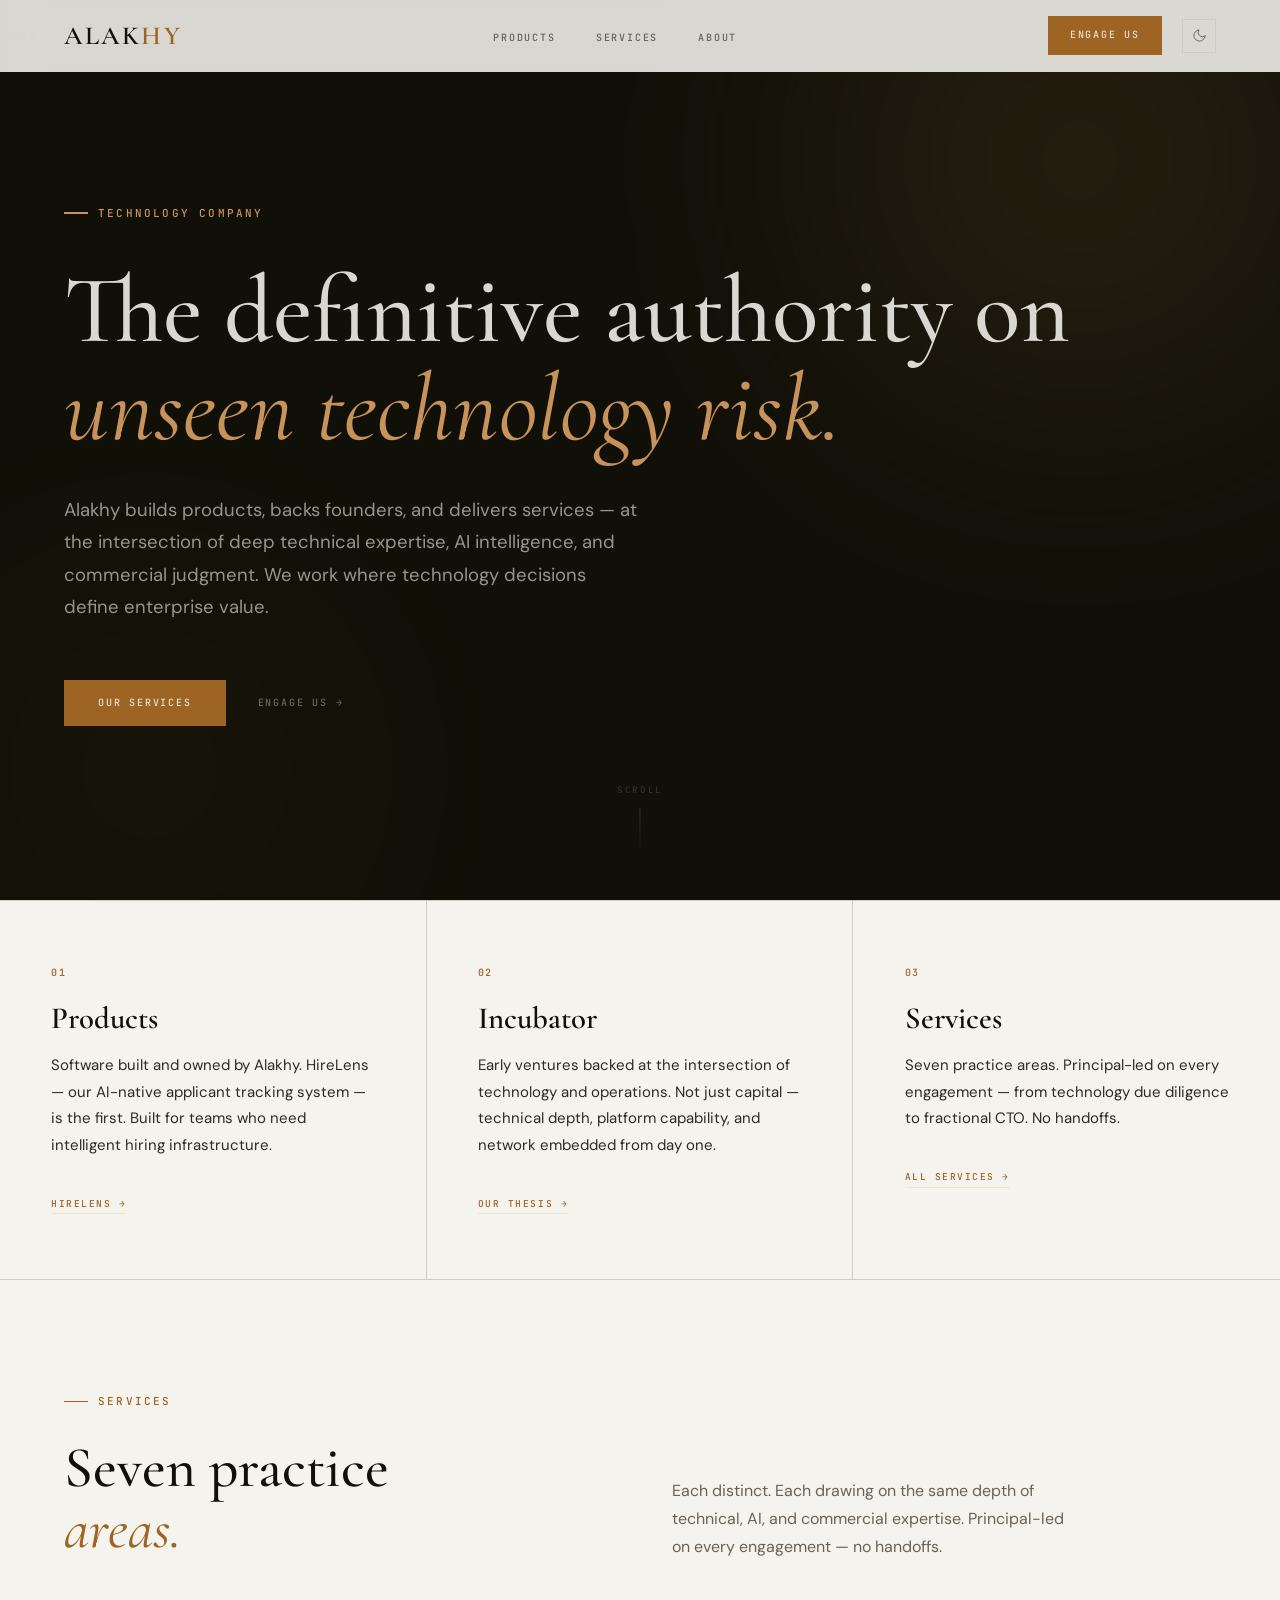
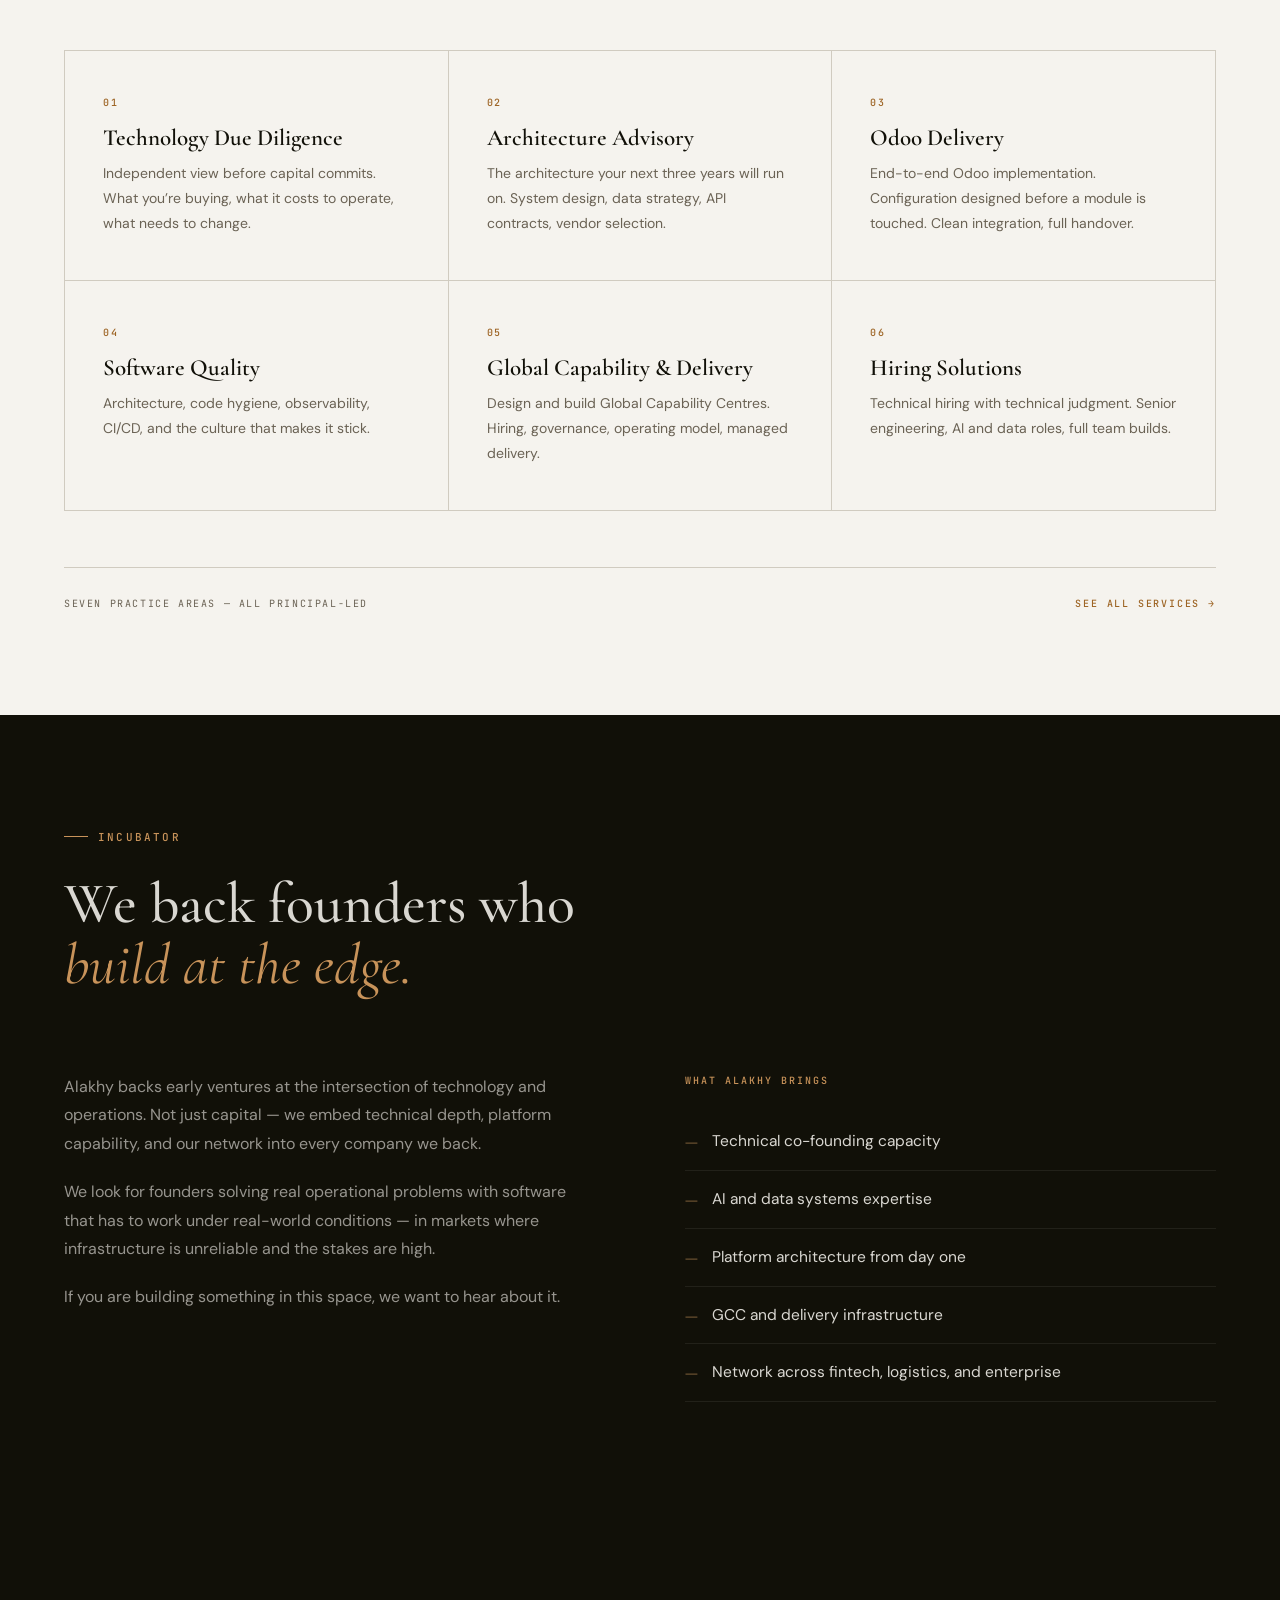
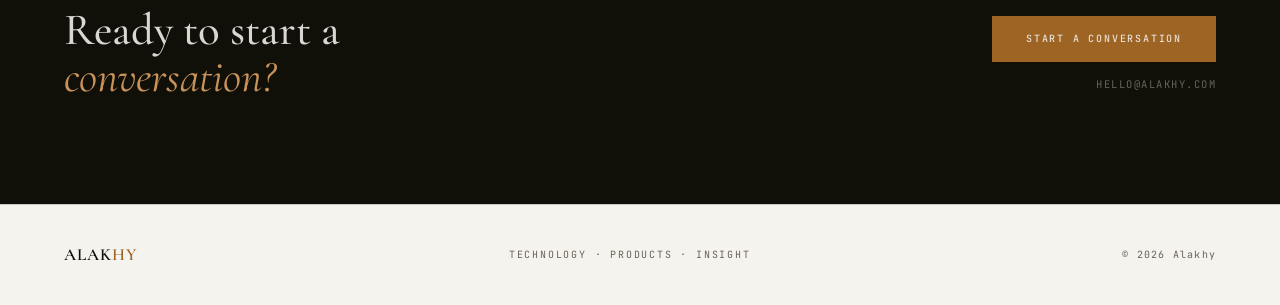
==== commit f3c31763: "add multi-page site — services, products, about pages" ====
--- a/index.html
+++ b/index.html
@@ -16,18 +16,18 @@
 </head>
 <body>
 
-  <!-- ── NAV ─────────────────────────────────────────── -->
+  <!-- NAV -->
   <nav class="nav" id="mainNav">
-    <a href="#" class="nav-logo">Alak<span>hy</span></a>
+    <a href="/" class="nav-logo">Alak<span>hy</span></a>
 
     <ul class="nav-links">
-      <li class="nav-item"><a href="#">Products</a></li>
-      <li class="nav-item"><a href="#services">Services</a></li>
-      <li class="nav-item"><a href="#about">About</a></li>
+      <li class="nav-item"><a href="/products.html">Products</a></li>
+      <li class="nav-item"><a href="/services.html">Services</a></li>
+      <li class="nav-item"><a href="/about.html">About</a></li>
     </ul>
 
     <div class="nav-right">
-      <a href="#about" class="nav-cta">Engage Us</a>
+      <a href="/about.html#contact" class="nav-cta">Engage Us</a>
       <button class="theme-toggle" id="themeToggle" aria-label="Toggle light/dark theme">
         <svg class="icon-sun" viewBox="0 0 24 24" fill="none" stroke="currentColor" stroke-width="1.5" stroke-linecap="round" stroke-linejoin="round" aria-hidden="true">
           <circle cx="12" cy="12" r="5"/>
@@ -55,12 +55,12 @@
   <div class="nav-overlay" id="navOverlay" role="dialog" aria-modal="true" aria-label="Site navigation">
     <div class="nav-overlay-inner">
       <div class="nav-overlay-links">
-        <a href="#">Products</a>
-        <a href="#services">Services</a>
-        <a href="#about">About</a>
+        <a href="/products.html">Products</a>
+        <a href="/services.html">Services</a>
+        <a href="/about.html">About</a>
       </div>
       <div class="nav-overlay-footer">
-        <a href="#about" class="nav-overlay-cta">Engage Us →</a>
+        <a href="/about.html#contact" class="nav-overlay-cta">Engage Us &#8594;</a>
         <a href="mailto:hello@alakhy.com" class="nav-overlay-email">hello@alakhy.com</a>
       </div>
     </div>
@@ -68,7 +68,7 @@
 
   <main>
 
-    <!-- ── HERO ─────────────────────────────────────── -->
+    <!-- HERO -->
     <section class="hero">
       <div class="hero-glow hero-glow-a" aria-hidden="true"></div>
       <div class="hero-glow hero-glow-b" aria-hidden="true"></div>
@@ -78,11 +78,11 @@
           The definitive authority on<br><em>unseen technology risk.</em>
         </h1>
         <p class="hero-sub reveal reveal-d2">
-          Alakhy builds products, backs founders, and delivers services — at the intersection of deep technical expertise, AI intelligence, and commercial judgment. We work where technology decisions define enterprise value.
+          Alakhy builds products, backs founders, and delivers services &#8212; at the intersection of deep technical expertise, AI intelligence, and commercial judgment. We work where technology decisions define enterprise value.
         </p>
         <div class="hero-ctas reveal reveal-d3">
-          <a href="#services" class="btn-solid">Our services</a>
-          <a href="#about" class="btn-text">Engage us <span class="arr">→</span></a>
+          <a href="/services.html" class="btn-solid">Our services</a>
+          <a href="/about.html#contact" class="btn-text">Engage us <span class="arr">&#8594;</span></a>
         </div>
       </div>
       <div class="hero-scroll-hint" aria-hidden="true">
@@ -91,31 +91,31 @@
       </div>
     </section>
 
-    <!-- ── THREE ARMS ─────────────────────────────── -->
+    <!-- THREE ARMS -->
     <div class="pillars">
       <div class="pillar reveal">
         <div class="pillar-num">01</div>
         <div class="pillar-title">Products</div>
-        <p class="pillar-body">Software built and owned by Alakhy. HireLens — our AI-native applicant tracking system — is the first. Built for teams who need intelligent hiring infrastructure.</p>
-        <span class="pillar-tag">Coming soon</span>
+        <p class="pillar-body">Software built and owned by Alakhy. HireLens &#8212; our AI-native applicant tracking system &#8212; is the first. Built for teams who need intelligent hiring infrastructure.</p>
+        <a href="/products.html" class="pillar-link">HireLens &#8594;</a>
       </div>
       <div class="pillar reveal reveal-d1">
         <div class="pillar-num">02</div>
         <div class="pillar-title">Incubator</div>
-        <p class="pillar-body">Early ventures backed at the intersection of technology and operations. Not just capital — technical depth, platform capability, and network embedded from day one.</p>
-        <a href="#incubator" class="pillar-link">Our thesis →</a>
+        <p class="pillar-body">Early ventures backed at the intersection of technology and operations. Not just capital &#8212; technical depth, platform capability, and network embedded from day one.</p>
+        <a href="#incubator" class="pillar-link">Our thesis &#8594;</a>
       </div>
       <div class="pillar reveal reveal-d2">
         <div class="pillar-num">03</div>
         <div class="pillar-title">Services</div>
-        <p class="pillar-body">Seven practice areas. Principal-led on every engagement — from technology due diligence to fractional CTO. No handoffs.</p>
-        <a href="#services" class="pillar-link">All services →</a>
-      </div>
-    </div>
-
-    <!-- ── SERVICES ──────────────────────────────────── -->
-    <section class="services" id="services">
-      <div class="services-inner">
+        <p class="pillar-body">Seven practice areas. Principal-led on every engagement &#8212; from technology due diligence to fractional CTO. No handoffs.</p>
+        <a href="/services.html" class="pillar-link">All services &#8594;</a>
+      </div>
+    </div>
+
+    <!-- SERVICES TEASER -->
+    <section class="services-teaser" id="services">
+      <div class="services-teaser-inner">
 
         <div class="section-header">
           <div class="reveal">
@@ -123,129 +123,52 @@
             <h2 class="section-h2">Seven practice<br><em>areas.</em></h2>
           </div>
           <p class="section-intro reveal reveal-d1">
-            Each distinct. Each drawing on the same depth of technical, AI, and commercial expertise. Principal-led on every engagement — no handoffs.
+            Each distinct. Each drawing on the same depth of technical, AI, and commercial expertise. Principal-led on every engagement &#8212; no handoffs.
           </p>
         </div>
 
-        <div class="service-list">
-
-          <div class="service-row reveal">
-            <div class="service-idx">01</div>
-            <div class="service-name">Technology<br>Due Diligence</div>
-            <div class="service-detail">
-              <p class="service-desc">For investors, acquirers, and boards who need an independent view before capital commits. We assess platforms, codebases, architecture decisions, engineering team capability, and technical debt — and give you a clear picture of what you are buying into, what it will cost to operate, and what needs to change.</p>
-              <div class="service-tags">
-                <span class="tag">Pre-investment</span>
-                <span class="tag">M&amp;A</span>
-                <span class="tag">Platform assessment</span>
-                <span class="tag">Team evaluation</span>
-                <span class="tag">Risk quantification</span>
-              </div>
-              <span class="service-arrow">→</span>
-            </div>
-          </div>
-
-          <div class="service-row reveal">
-            <div class="service-idx">02</div>
-            <div class="service-name">Architecture<br>Advisory</div>
-            <div class="service-detail">
-              <p class="service-desc">For founders and engineering leaders building platforms at scale. We design the architecture your next three years will run on — system design, data strategy, API contracts, vendor selection, infrastructure planning. Prescriptive recommendations, not a catalogue of concerns.</p>
-              <div class="service-tags">
-                <span class="tag">System design</span>
-                <span class="tag">Data architecture</span>
-                <span class="tag">AI platform</span>
-                <span class="tag">Vendor selection</span>
-                <span class="tag">Migration planning</span>
-              </div>
-              <span class="service-arrow">→</span>
-            </div>
-          </div>
-
-          <div class="service-row reveal">
-            <div class="service-idx">03</div>
-            <div class="service-name">Odoo<br>Delivery</div>
-            <div class="service-detail">
-              <p class="service-desc">End-to-end Odoo implementation for businesses that want ERP done properly. We design the configuration before we touch a module, integrate cleanly with your existing systems, and leave you with something your team can operate independently.</p>
-              <div class="service-tags">
-                <span class="tag">Implementation</span>
-                <span class="tag">Customisation</span>
-                <span class="tag">Integration</span>
-                <span class="tag">Migration</span>
-                <span class="tag">Training</span>
-              </div>
-              <span class="service-arrow">→</span>
-            </div>
-          </div>
-
-          <div class="service-row reveal">
-            <div class="service-idx">04</div>
-            <div class="service-name">Software<br>Quality</div>
-            <div class="service-detail">
-              <p class="service-desc">Engineering quality is not just testing. It is architecture, code hygiene, deployment discipline, observability, and the culture that makes all of it stick. We assess what you have, define what good looks like for your context, and build the path to get there.</p>
-              <div class="service-tags">
-                <span class="tag">Code review</span>
-                <span class="tag">Testing strategy</span>
-                <span class="tag">Observability</span>
-                <span class="tag">CI/CD</span>
-                <span class="tag">Technical debt</span>
-              </div>
-              <span class="service-arrow">→</span>
-            </div>
-          </div>
-
-          <div class="service-row reveal">
-            <div class="service-idx">05</div>
-            <div class="service-name">Global Capability<br>&amp; Delivery</div>
-            <div class="service-detail">
-              <p class="service-desc">For businesses expanding engineering capability across geographies. We design and establish Global Capability Centres — hiring strategy, governance, tooling, culture, and the operating model that makes them produce. We also run managed delivery for teams that need reliable output now.</p>
-              <div class="service-tags">
-                <span class="tag">GCC setup</span>
-                <span class="tag">Offshore delivery</span>
-                <span class="tag">Team design</span>
-                <span class="tag">Governance</span>
-                <span class="tag">Managed delivery</span>
-              </div>
-              <span class="service-arrow">→</span>
-            </div>
-          </div>
-
-          <div class="service-row reveal">
-            <div class="service-idx">06</div>
-            <div class="service-name">Hiring<br>Solutions</div>
-            <div class="service-detail">
-              <p class="service-desc">Technology hiring requires technical judgment. We build teams — from individual senior hires to full engineering builds. We assess technical capability ourselves, including AI and data roles that most recruiters cannot evaluate. Every placement backed by our own judgment, not a keyword match.</p>
-              <div class="service-tags">
-                <span class="tag">Senior engineering</span>
-                <span class="tag">AI &amp; data roles</span>
-                <span class="tag">Technical assessment</span>
-                <span class="tag">Team builds</span>
-                <span class="tag">CTO placement</span>
-              </div>
-              <span class="service-arrow">→</span>
-            </div>
-          </div>
-
-          <div class="service-row reveal">
-            <div class="service-idx">07</div>
-            <div class="service-name">Fractional<br>CTO</div>
-            <div class="service-detail">
-              <p class="service-desc">Senior technology leadership embedded in your business. Strategy, engineering hiring, build-vs-buy decisions, AI roadmap, vendor management, board-level reporting. For companies that need a capable CTO now — not in the time it takes to hire one permanently.</p>
-              <div class="service-tags">
-                <span class="tag">Leadership</span>
-                <span class="tag">AI roadmap</span>
-                <span class="tag">Hiring</span>
-                <span class="tag">Board reporting</span>
-                <span class="tag">Vendor management</span>
-              </div>
-              <span class="service-arrow">→</span>
-            </div>
-          </div>
-
-        </div>
+        <div class="services-teaser-list">
+          <div class="service-brief reveal">
+            <div class="service-brief-num">01</div>
+            <div class="service-brief-name">Technology Due Diligence</div>
+            <p class="service-brief-desc">Independent view before capital commits. What you&#8217;re buying, what it costs to operate, what needs to change.</p>
+          </div>
+          <div class="service-brief reveal reveal-d1">
+            <div class="service-brief-num">02</div>
+            <div class="service-brief-name">Architecture Advisory</div>
+            <p class="service-brief-desc">The architecture your next three years will run on. System design, data strategy, API contracts, vendor selection.</p>
+          </div>
+          <div class="service-brief reveal reveal-d2">
+            <div class="service-brief-num">03</div>
+            <div class="service-brief-name">Odoo Delivery</div>
+            <p class="service-brief-desc">End-to-end Odoo implementation. Configuration designed before a module is touched. Clean integration, full handover.</p>
+          </div>
+          <div class="service-brief reveal">
+            <div class="service-brief-num">04</div>
+            <div class="service-brief-name">Software Quality</div>
+            <p class="service-brief-desc">Architecture, code hygiene, observability, CI/CD, and the culture that makes it stick.</p>
+          </div>
+          <div class="service-brief reveal reveal-d1">
+            <div class="service-brief-num">05</div>
+            <div class="service-brief-name">Global Capability &amp; Delivery</div>
+            <p class="service-brief-desc">Design and build Global Capability Centres. Hiring, governance, operating model, managed delivery.</p>
+          </div>
+          <div class="service-brief reveal reveal-d2">
+            <div class="service-brief-num">06</div>
+            <div class="service-brief-name">Hiring Solutions</div>
+            <p class="service-brief-desc">Technical hiring with technical judgment. Senior engineering, AI and data roles, full team builds.</p>
+          </div>
+        </div>
+
+        <div class="services-teaser-footer reveal">
+          <span class="services-count">Seven practice areas &#8212; all principal-led</span>
+          <a href="/services.html" class="btn-text" style="color: var(--amber);">See all services <span class="arr">&#8594;</span></a>
+        </div>
+
       </div>
     </section>
 
-    <!-- ── INCUBATOR (always dark) ─────────────────── -->
+    <!-- INCUBATOR (always dark) -->
     <div class="incubator" id="incubator">
       <div class="incubator-inner">
 
@@ -256,8 +179,8 @@
 
         <div class="incubator-split">
           <div class="incubator-thesis reveal reveal-d1">
-            <p>Alakhy backs early ventures at the intersection of technology and operations. Not just capital — we embed technical depth, platform capability, and our network into every company we back.</p>
-            <p>We look for founders solving real operational problems with software that has to work under real-world conditions — in markets where infrastructure is unreliable and the stakes are high.</p>
+            <p>Alakhy backs early ventures at the intersection of technology and operations. Not just capital &#8212; we embed technical depth, platform capability, and our network into every company we back.</p>
+            <p>We look for founders solving real operational problems with software that has to work under real-world conditions &#8212; in markets where infrastructure is unreliable and the stakes are high.</p>
             <p>If you are building something in this space, we want to hear about it.</p>
           </div>
           <div class="reveal reveal-d2">
@@ -275,80 +198,27 @@
       </div>
     </div>
 
-    <!-- ── ABOUT ──────────────────────────────────── -->
-    <section class="about" id="about">
-      <div class="about-glow" aria-hidden="true"></div>
-      <div class="about-inner">
-
-        <div class="reveal">
-          <div class="eyebrow">About</div>
-          <h2 class="about-h2">The principal<br>behind <em>Alakhy.</em></h2>
-          <div class="about-body">
-            <p>Dhiraj Bhatt is a technology architect and operator. Two decades building platforms that process financial transactions, move people and goods, and power enterprise operations across Africa, South Asia, and beyond.</p>
-            <p>He has led engineering at scale, designed AI and data systems in production, and advised founders and boards at the intersection of deep technology and commercial execution. He founded Alakhy to bring that depth to bear independently — without the conflicts, handoffs, or dilution that come with scale.</p>
-          </div>
-          <a href="https://dhirajbhatt.com" target="_blank" rel="noopener" class="about-link-row">
-            <span class="about-link-label">Personal site</span>
-            <span class="about-link-url">dhirajbhatt.com</span>
-            <span class="about-link-arrow">→</span>
-          </a>
-          <p class="about-direct">Write directly: <a href="mailto:hello@alakhy.com">hello@alakhy.com</a></p>
-        </div>
-
-        <div class="reveal reveal-d1">
-          <div class="form-title">Start a<br>conversation.</div>
-          <form class="enquiry-form" id="enquiryForm" action="#" method="POST">
-            <div class="field-row">
-              <div class="field">
-                <label for="fname">Your name</label>
-                <input type="text" id="fname" name="name" placeholder="Full name" autocomplete="name">
-              </div>
-              <div class="field">
-                <label for="forg">Organisation</label>
-                <input type="text" id="forg" name="organisation" placeholder="Company or fund" autocomplete="organization">
-              </div>
-            </div>
-            <div class="field">
-              <label for="femail">Email address</label>
-              <input type="email" id="femail" name="email" placeholder="your@email.com" autocomplete="email">
-            </div>
-            <div class="field">
-              <label for="fnature">Nature of enquiry</label>
-              <div class="select-wrap">
-                <select id="fnature" name="nature">
-                  <option value="" disabled selected>Select the closest fit</option>
-                  <option value="dd">Technology due diligence</option>
-                  <option value="arch">Architecture advisory</option>
-                  <option value="odoo">Odoo delivery</option>
-                  <option value="quality">Software quality</option>
-                  <option value="gcc">Global capability centre</option>
-                  <option value="hire">Hiring solutions</option>
-                  <option value="cto">Fractional CTO</option>
-                  <option value="incubator">Incubator</option>
-                  <option value="other">Something else</option>
-                </select>
-              </div>
-            </div>
-            <div class="field">
-              <label for="fcontext">Context</label>
-              <textarea id="fcontext" name="context" placeholder="What are you working on, and what is the timeline? Two or three sentences is enough."></textarea>
-            </div>
-            <button class="btn-send" type="submit" id="sendBtn">Send enquiry →</button>
-            <p class="form-note">We respond to all enquiries within one business day.</p>
-          </form>
-        </div>
-
-      </div>
-    </section>
+    <!-- ENGAGE CTA -->
+    <div class="engage-cta">
+      <div class="engage-cta-inner">
+        <div class="engage-cta-text reveal">
+          Ready to start a<br><em>conversation?</em>
+        </div>
+        <div class="engage-cta-actions reveal reveal-d1">
+          <a href="/about.html#contact" class="btn-solid">Start a conversation</a>
+          <a href="mailto:hello@alakhy.com" class="engage-cta-email">hello@alakhy.com</a>
+        </div>
+      </div>
+    </div>
 
   </main>
 
-  <!-- ── FOOTER ─────────────────────────────────── -->
+  <!-- FOOTER -->
   <footer>
     <div class="footer-inner">
       <div class="footer-brand">Alak<span>hy</span></div>
-      <div class="footer-tagline">Technology · Products · Insight</div>
-      <div class="footer-copy">© 2026 Alakhy</div>
+      <div class="footer-tagline">Technology &#183; Products &#183; Insight</div>
+      <div class="footer-copy">&#169; 2026 Alakhy</div>
     </div>
   </footer>
 
--- a/assets/css/main.css
+++ b/assets/css/main.css
@@ -1124,3 +1124,438 @@
 @media (max-width: 400px) {
   .nav-overlay-links a { font-size: 36px; }
 }
+
+/* ── ACTIVE NAV STATE ────────────────────────────────────── */
+.nav-links a.active { color: var(--ink); }
+.nav-links a.active::after { transform: scaleX(1); }
+
+/* ── PAGE HERO (inner pages) ─────────────────────────────── */
+.page-hero {
+  background: var(--canvas-dark);
+  padding: 160px var(--gutter) 100px;
+  position: relative;
+  overflow: hidden;
+}
+.page-hero-glow {
+  position: absolute;
+  width: 640px;
+  height: 640px;
+  top: -160px;
+  right: -120px;
+  border-radius: 50%;
+  background: radial-gradient(circle, color-mix(in srgb, var(--amber-lt) 22%, transparent) 0%, transparent 70%);
+  filter: blur(110px);
+  opacity: 0.55;
+  pointer-events: none;
+}
+.page-hero-inner {
+  max-width: var(--max);
+  margin: 0 auto;
+  position: relative;
+  z-index: 2;
+}
+.page-hero .eyebrow {
+  color: var(--amber-lt);
+  margin-bottom: 32px;
+}
+.page-hero .eyebrow::before { background: var(--amber-lt); }
+.page-hero-h1 {
+  font-family: var(--serif);
+  font-size: clamp(44px, 6vw, 96px);
+  font-weight: 500;
+  line-height: 1.04;
+  color: var(--on-dark);
+  max-width: 900px;
+  margin-bottom: 24px;
+}
+.page-hero-h1 em {
+  font-style: italic;
+  font-weight: 400;
+  color: var(--amber-lt);
+}
+.page-hero-sub {
+  font-family: var(--sans);
+  font-size: clamp(15px, 1.4vw, 17.5px);
+  line-height: 1.78;
+  color: var(--on-dark-dim);
+  max-width: 540px;
+  font-weight: 400;
+}
+
+/* ── SERVICES INDEX TEASER ───────────────────────────────── */
+.services-teaser {
+  padding: var(--section-y) var(--gutter);
+}
+.services-teaser-inner {
+  max-width: var(--max);
+  margin: 0 auto;
+}
+.services-teaser-list {
+  border-top: 1px solid var(--rule);
+  display: grid;
+  grid-template-columns: repeat(3, 1fr);
+  border-left: 1px solid var(--rule);
+  margin-top: clamp(40px, 5vw, 64px);
+}
+.service-brief {
+  padding: clamp(28px, 3.5vw, 44px) clamp(24px, 3vw, 38px);
+  border-right: 1px solid var(--rule);
+  border-bottom: 1px solid var(--rule);
+  transition: background 0.25s var(--ease);
+}
+.service-brief:hover { background: var(--paper-alt); }
+.service-brief-num {
+  font-family: var(--mono);
+  font-size: 10px;
+  letter-spacing: 0.16em;
+  color: var(--amber);
+  font-weight: 500;
+  margin-bottom: 14px;
+}
+.service-brief-name {
+  font-family: var(--serif);
+  font-size: clamp(18px, 1.8vw, 26px);
+  font-weight: 600;
+  color: var(--ink);
+  line-height: 1.12;
+  margin-bottom: 10px;
+}
+.service-brief-desc {
+  font-family: var(--sans);
+  font-size: 14px;
+  line-height: 1.78;
+  color: var(--muted);
+  font-weight: 400;
+}
+.services-teaser-footer {
+  margin-top: clamp(36px, 5vw, 56px);
+  display: flex;
+  align-items: center;
+  justify-content: space-between;
+  padding-top: 28px;
+  border-top: 1px solid var(--rule);
+}
+.services-count {
+  font-family: var(--mono);
+  font-size: 10px;
+  letter-spacing: 0.16em;
+  text-transform: uppercase;
+  color: var(--muted);
+}
+
+/* ── PROCESS (how we engage) ─────────────────────────────── */
+.process {
+  padding: var(--section-y) var(--gutter);
+  background: var(--paper-alt);
+}
+.process-inner {
+  max-width: var(--max);
+  margin: 0 auto;
+}
+.process-grid {
+  display: grid;
+  grid-template-columns: repeat(4, 1fr);
+  gap: 0;
+  border-top: 1px solid var(--rule);
+  border-left: 1px solid var(--rule);
+  margin-top: clamp(48px, 6vw, 80px);
+}
+.process-step {
+  padding: clamp(32px, 4vw, 52px) clamp(22px, 2.8vw, 38px);
+  border-right: 1px solid var(--rule);
+  border-bottom: 1px solid var(--rule);
+}
+.process-num {
+  font-family: var(--mono);
+  font-size: 10px;
+  letter-spacing: 0.16em;
+  color: var(--amber);
+  font-weight: 500;
+  margin-bottom: 20px;
+}
+.process-title {
+  font-family: var(--serif);
+  font-size: clamp(20px, 2vw, 30px);
+  font-weight: 600;
+  color: var(--ink);
+  line-height: 1.1;
+  margin-bottom: 12px;
+}
+.process-desc {
+  font-family: var(--sans);
+  font-size: 14.5px;
+  line-height: 1.78;
+  color: var(--muted);
+  font-weight: 400;
+}
+
+/* ── ENGAGE CTA STRIP ────────────────────────────────────── */
+.engage-cta {
+  background: var(--canvas-dark);
+  padding: var(--section-y) var(--gutter);
+}
+.engage-cta-inner {
+  max-width: var(--max);
+  margin: 0 auto;
+  display: flex;
+  align-items: center;
+  justify-content: space-between;
+  gap: 48px;
+}
+.engage-cta-text {
+  font-family: var(--serif);
+  font-size: clamp(28px, 3.5vw, 60px);
+  font-weight: 500;
+  line-height: 1.06;
+  color: var(--on-dark);
+}
+.engage-cta-text em {
+  font-style: italic;
+  font-weight: 400;
+  color: var(--amber-lt);
+}
+.engage-cta-actions {
+  display: flex;
+  flex-direction: column;
+  align-items: flex-end;
+  gap: 14px;
+  flex-shrink: 0;
+}
+.engage-cta-email {
+  font-family: var(--mono);
+  font-size: 10.5px;
+  letter-spacing: 0.14em;
+  color: var(--on-dark-muted);
+  text-transform: uppercase;
+  transition: color 0.2s;
+}
+.engage-cta-email:hover { color: var(--on-dark); }
+
+/* ── CAPABILITIES (products page) ───────────────────────── */
+.capabilities {
+  padding: var(--section-y) var(--gutter);
+}
+.capabilities-inner {
+  max-width: var(--max);
+  margin: 0 auto;
+}
+.capabilities-grid {
+  display: grid;
+  grid-template-columns: repeat(2, 1fr);
+  gap: 2px;
+  background: var(--rule);
+  border: 1px solid var(--rule);
+  margin-top: clamp(48px, 6vw, 80px);
+}
+.capability-card {
+  background: var(--paper);
+  padding: clamp(36px, 4.5vw, 60px) clamp(28px, 3.5vw, 48px);
+  transition: background 0.25s var(--ease);
+}
+.capability-card:hover { background: var(--paper-alt); }
+.capability-num {
+  font-family: var(--mono);
+  font-size: 10px;
+  letter-spacing: 0.16em;
+  color: var(--amber);
+  font-weight: 500;
+  margin-bottom: 18px;
+}
+.capability-title {
+  font-family: var(--serif);
+  font-size: clamp(22px, 2.2vw, 36px);
+  font-weight: 600;
+  color: var(--ink);
+  line-height: 1.1;
+  margin-bottom: 14px;
+}
+.capability-desc {
+  font-family: var(--sans);
+  font-size: 15px;
+  line-height: 1.80;
+  color: var(--ink-2);
+  font-weight: 400;
+}
+
+/* ── EARLY ACCESS FORM ───────────────────────────────────── */
+.early-access {
+  padding: var(--section-y) var(--gutter);
+  background: var(--paper-alt);
+}
+.early-access-inner {
+  max-width: var(--max);
+  margin: 0 auto;
+  display: grid;
+  grid-template-columns: 1fr 1fr;
+  gap: clamp(48px, 7vw, 112px);
+  align-items: start;
+}
+.early-access-left {
+  position: sticky;
+  top: 96px;
+}
+.early-access-h2 {
+  font-family: var(--serif);
+  font-size: clamp(30px, 3.6vw, 56px);
+  font-weight: 500;
+  line-height: 1.06;
+  color: var(--ink);
+  margin-bottom: 22px;
+}
+.early-access-h2 em {
+  font-style: italic;
+  font-weight: 400;
+  color: var(--amber);
+}
+.early-access-body {
+  font-family: var(--sans);
+  font-size: 16px;
+  line-height: 1.80;
+  color: var(--ink-2);
+  font-weight: 400;
+  margin-bottom: 28px;
+}
+.early-access-note {
+  font-family: var(--mono);
+  font-size: 9.5px;
+  letter-spacing: 0.14em;
+  text-transform: uppercase;
+  color: var(--muted);
+}
+
+/* brings-list on light background (about page) */
+.about-page .brings-list li { color: var(--ink-2); }
+.about-page .brings-list li::before { color: var(--amber); }
+.about-page .brings-list li { border-bottom-color: var(--rule); }
+
+/* ── ABOUT PAGE ──────────────────────────────────────────── */
+.about-page {
+  padding: var(--section-y) var(--gutter);
+}
+.about-page-inner {
+  max-width: var(--max);
+  margin: 0 auto;
+  display: grid;
+  grid-template-columns: 1fr 1fr;
+  gap: clamp(48px, 7vw, 112px);
+  align-items: start;
+}
+.about-page-bio {
+  font-family: var(--sans);
+  font-size: 16.5px;
+  line-height: 1.85;
+  color: var(--ink-2);
+  display: flex;
+  flex-direction: column;
+  gap: 20px;
+  font-weight: 400;
+}
+.about-page-bio p strong {
+  color: var(--ink);
+  font-weight: 500;
+}
+.about-page-credentials {
+  margin-top: 36px;
+  display: flex;
+  flex-wrap: wrap;
+  gap: 8px;
+}
+.credential-tag {
+  font-family: var(--mono);
+  font-size: 9px;
+  letter-spacing: 0.16em;
+  text-transform: uppercase;
+  font-weight: 500;
+  color: var(--amber);
+  border: 1px solid var(--amber-bg);
+  padding: 5px 12px;
+}
+
+/* ── EXPERIENCE LIST ─────────────────────────────────────── */
+.experience {
+  padding: var(--section-y) var(--gutter);
+  background: var(--paper-alt);
+}
+.experience-inner {
+  max-width: var(--max);
+  margin: 0 auto;
+}
+.experience-list {
+  border-top: 1px solid var(--rule);
+  margin-top: clamp(48px, 6vw, 80px);
+}
+.experience-row {
+  display: grid;
+  grid-template-columns: 220px 1fr 180px;
+  gap: 40px;
+  align-items: start;
+  padding: 44px 0;
+  border-bottom: 1px solid var(--rule);
+  transition: background 0.25s var(--ease), padding 0.25s var(--ease);
+  cursor: default;
+}
+.experience-row:hover {
+  background: var(--paper);
+  padding-left: var(--gutter);
+  padding-right: var(--gutter);
+  margin: 0 calc(-1 * var(--gutter));
+}
+.experience-org {
+  font-family: var(--serif);
+  font-size: clamp(18px, 1.8vw, 26px);
+  font-weight: 600;
+  color: var(--ink);
+  line-height: 1.1;
+}
+.experience-role-title {
+  font-family: var(--mono);
+  font-size: 10px;
+  letter-spacing: 0.14em;
+  text-transform: uppercase;
+  color: var(--amber);
+  font-weight: 500;
+  margin-bottom: 10px;
+}
+.experience-role-desc {
+  font-family: var(--sans);
+  font-size: 15px;
+  line-height: 1.78;
+  color: var(--ink-2);
+  font-weight: 400;
+}
+.experience-period {
+  font-family: var(--mono);
+  font-size: 10px;
+  letter-spacing: 0.12em;
+  text-transform: uppercase;
+  color: var(--muted);
+  font-weight: 400;
+  text-align: right;
+  padding-top: 4px;
+}
+
+/* ── RESPONSIVE: NEW SECTIONS ────────────────────────────── */
+@media (max-width: 1100px) {
+  .experience-row { grid-template-columns: 180px 1fr; gap: 24px 28px; }
+  .experience-period { grid-column: 2 / -1; text-align: left; padding-top: 0; }
+  .services-teaser-list { grid-template-columns: repeat(2, 1fr); }
+}
+
+@media (max-width: 860px) {
+  .process-grid { grid-template-columns: 1fr 1fr; }
+  .capabilities-grid { grid-template-columns: 1fr; }
+  .early-access-inner { grid-template-columns: 1fr; }
+  .early-access-left { position: static; }
+  .experience-row { grid-template-columns: 1fr; gap: 10px; padding: 32px 0; }
+  .experience-row:hover { padding-left: 0; padding-right: 0; margin: 0; }
+  .experience-period { text-align: left; }
+  .about-page-inner { grid-template-columns: 1fr; }
+  .engage-cta-inner { flex-direction: column; align-items: flex-start; }
+  .engage-cta-actions { align-items: flex-start; }
+  .services-teaser-list { grid-template-columns: 1fr; }
+}
+
+@media (max-width: 600px) {
+  .process-grid { grid-template-columns: 1fr; }
+  .page-hero { padding-top: 120px; padding-bottom: 72px; }
+}
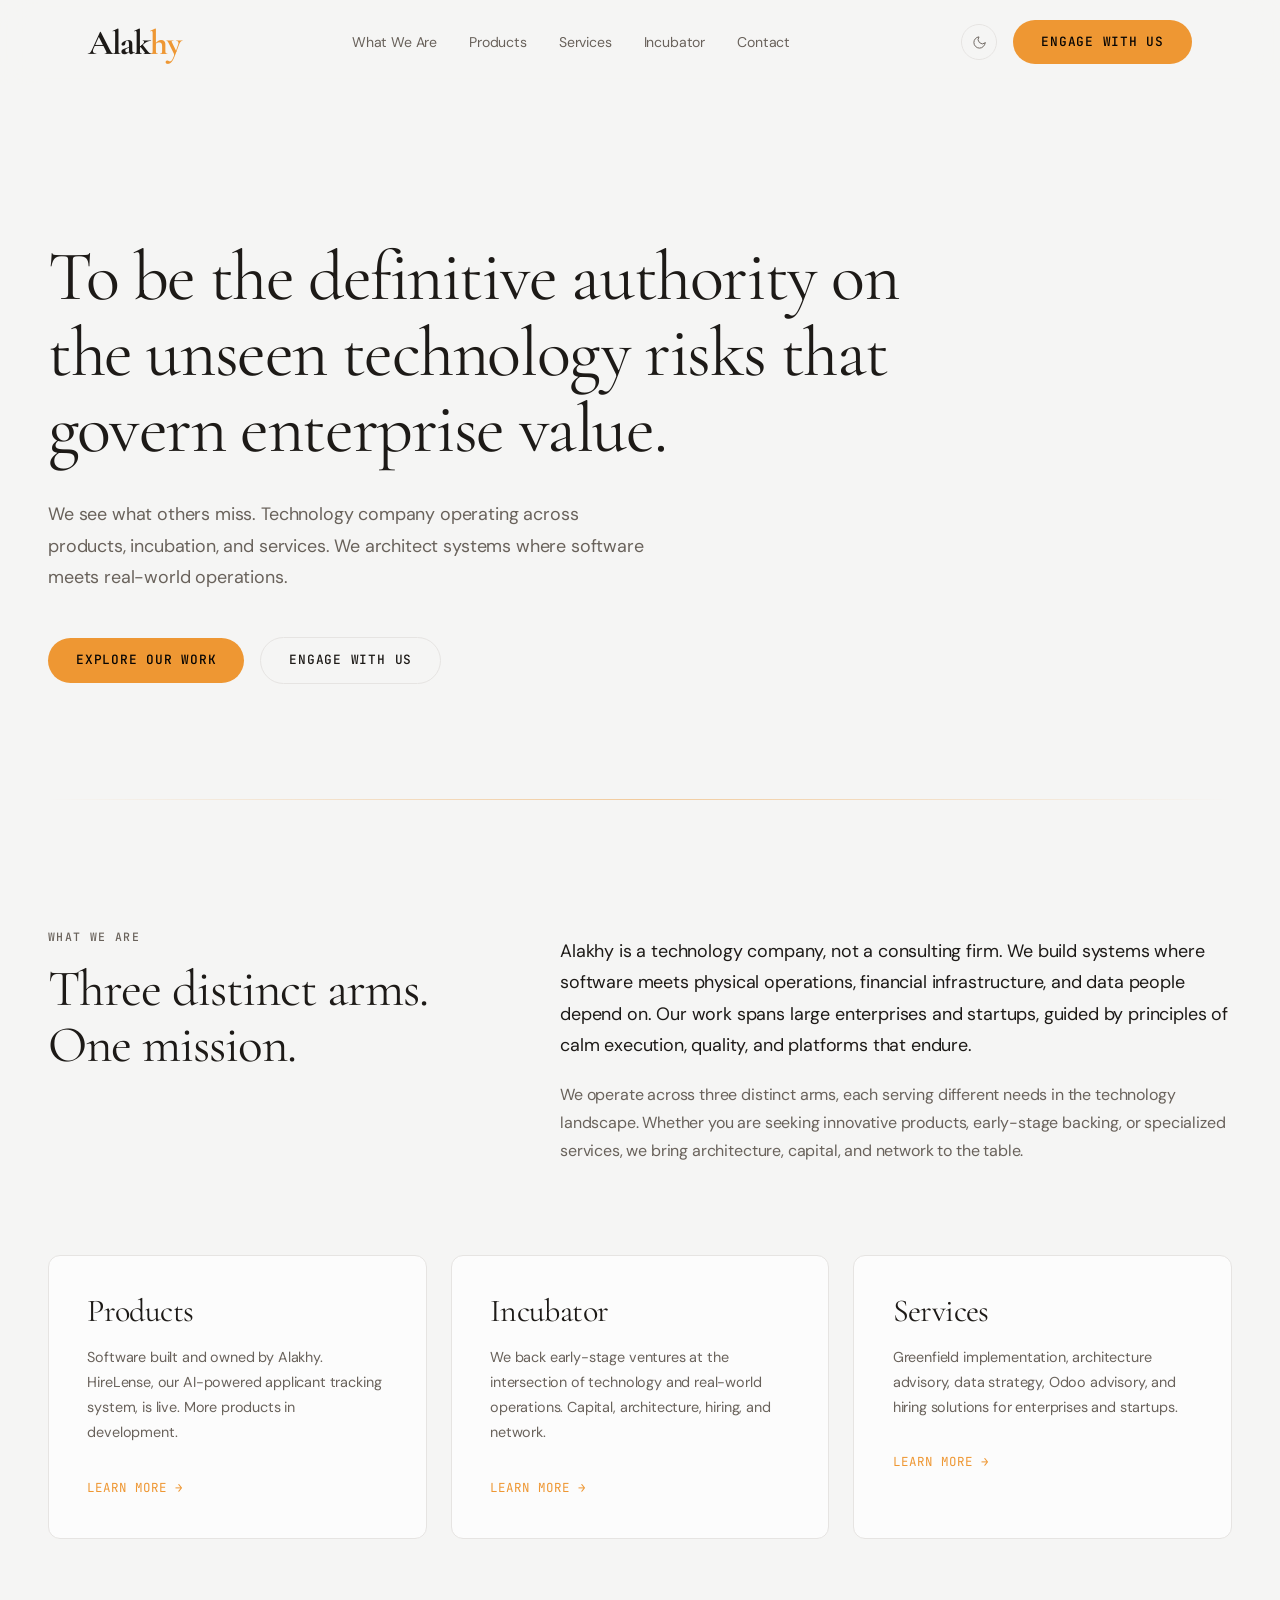
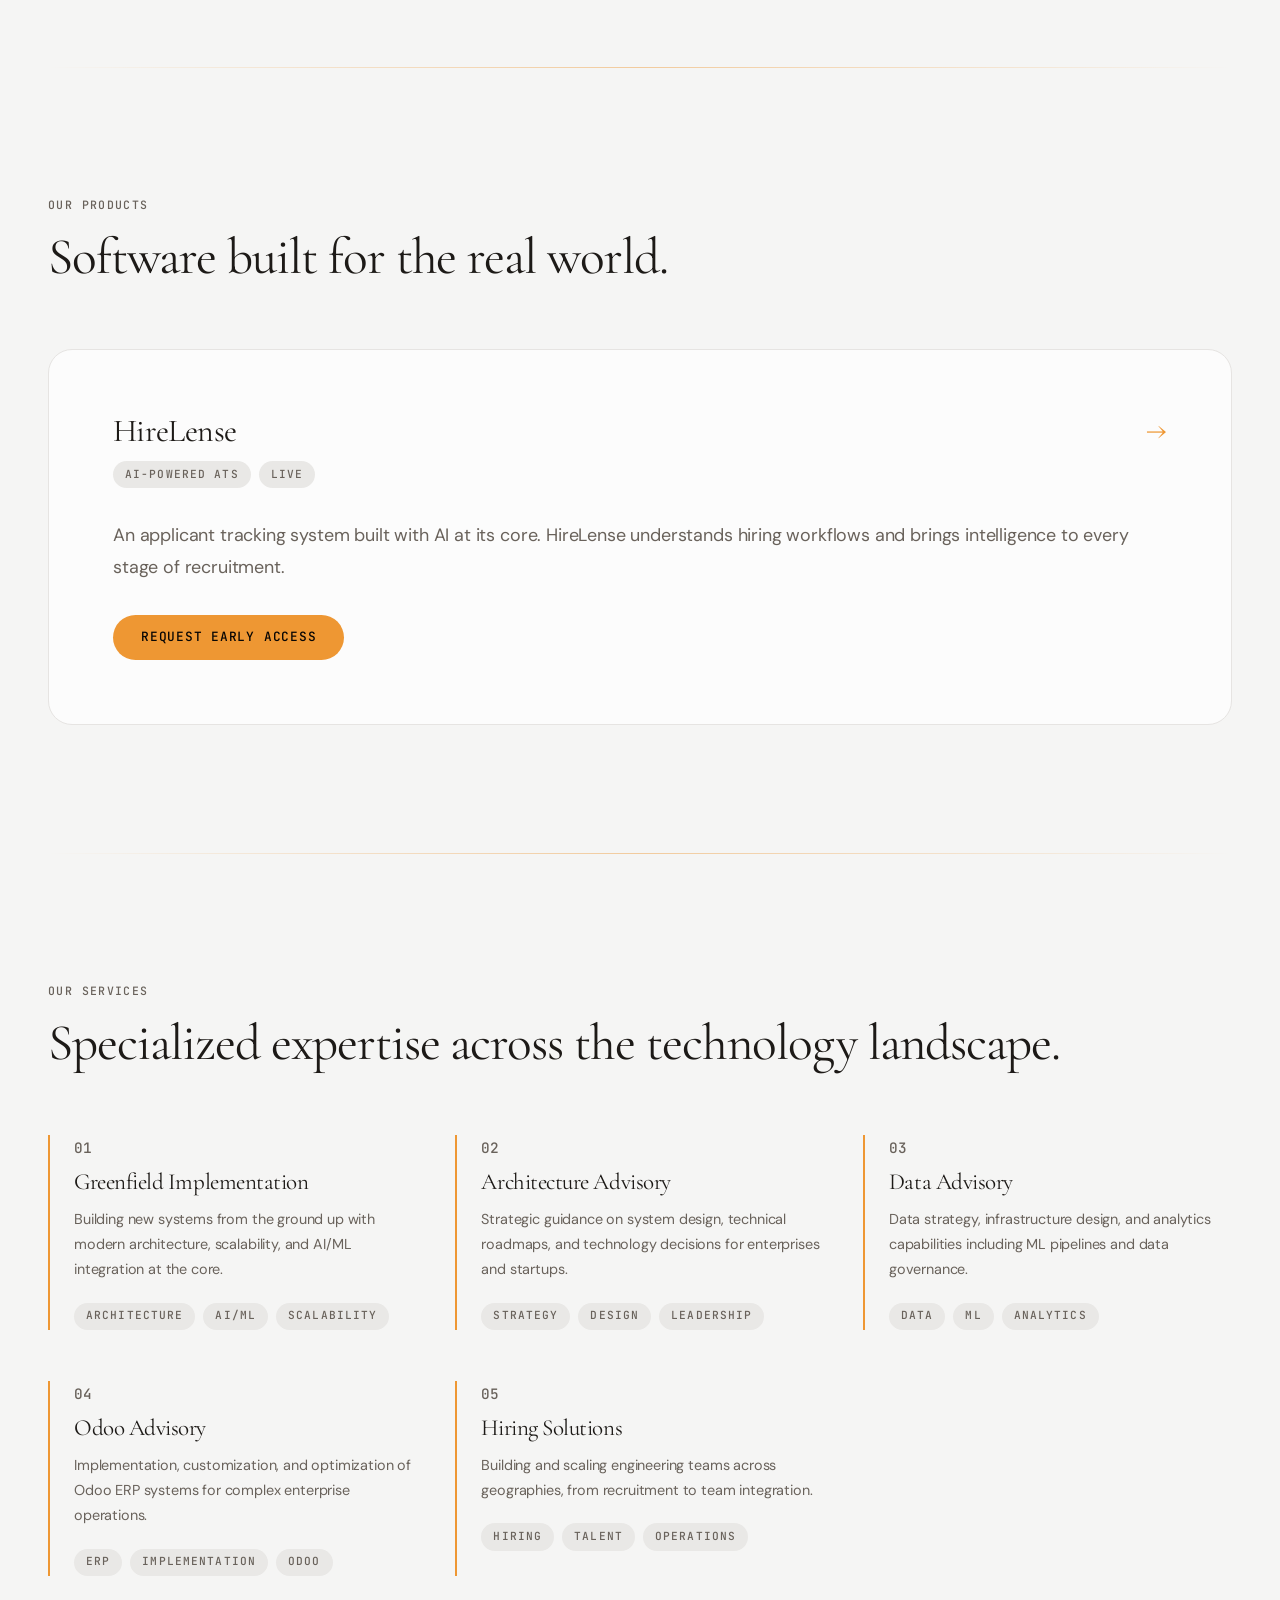
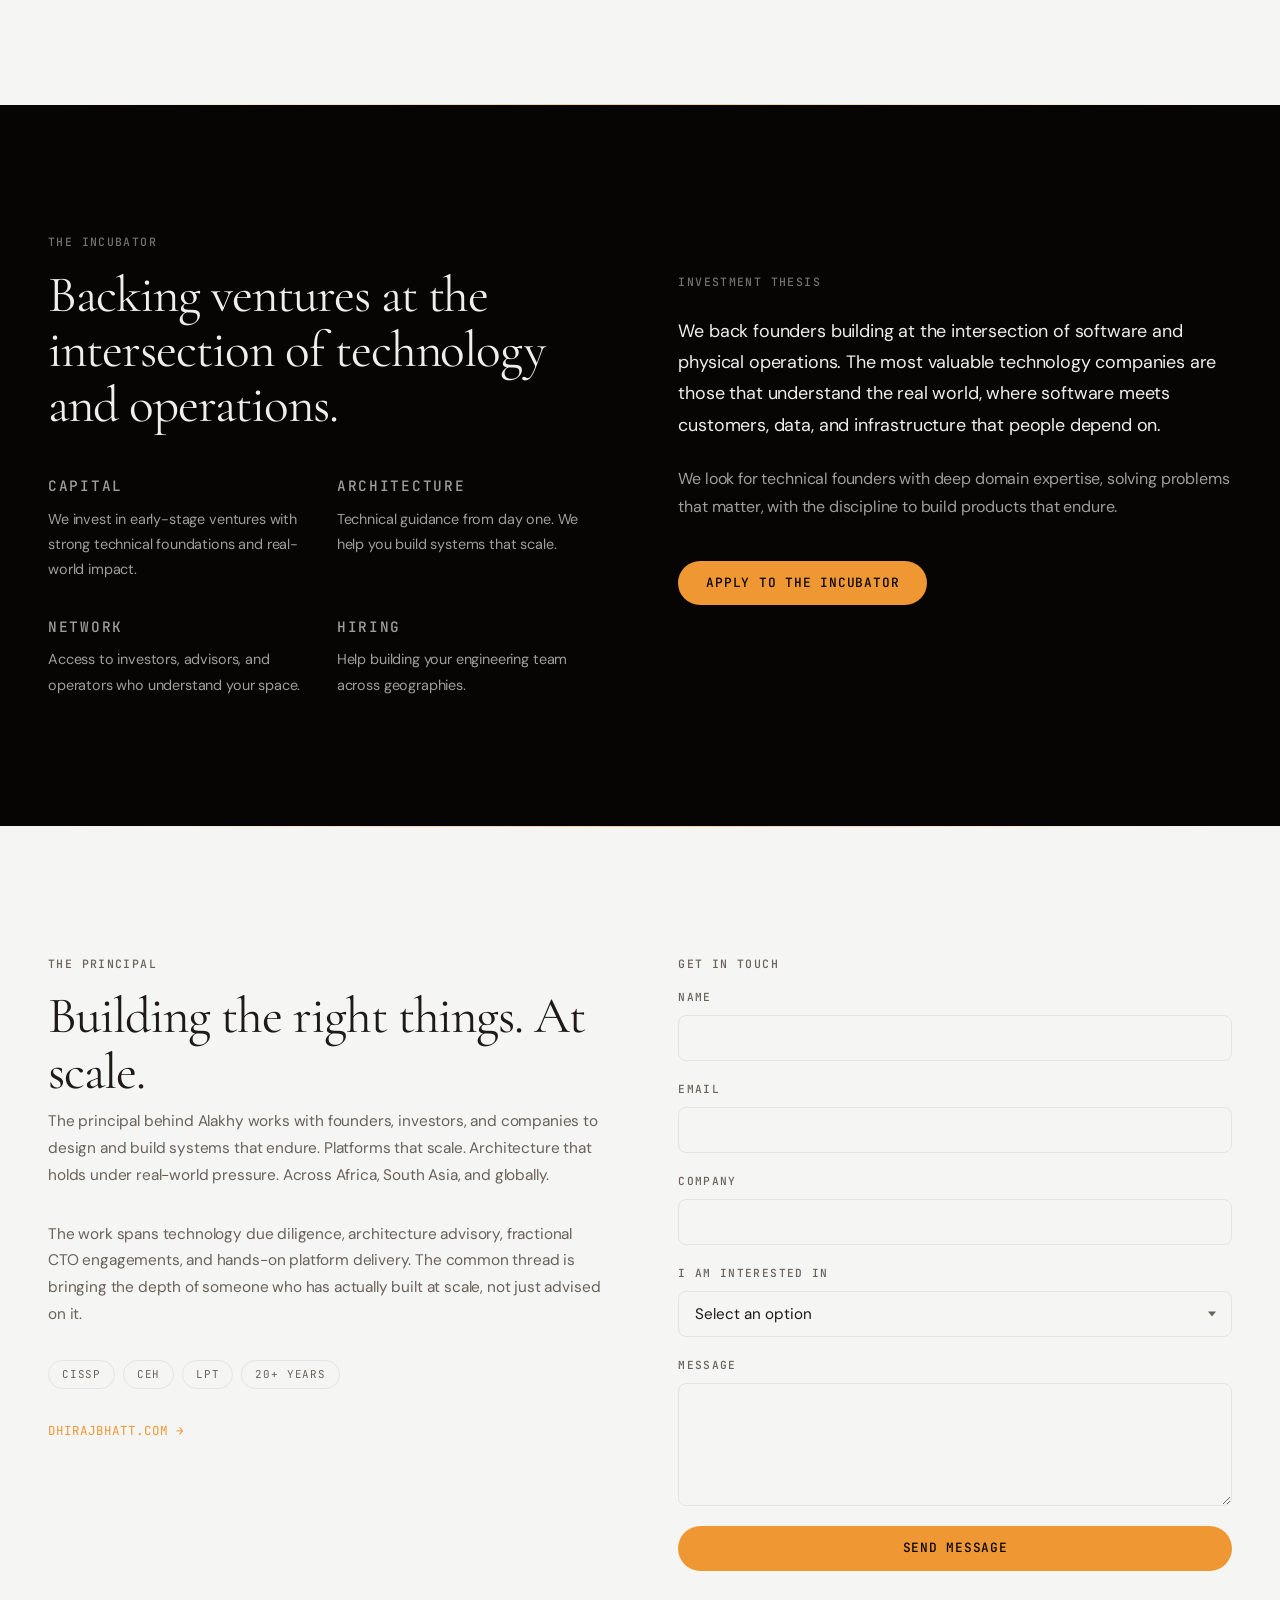
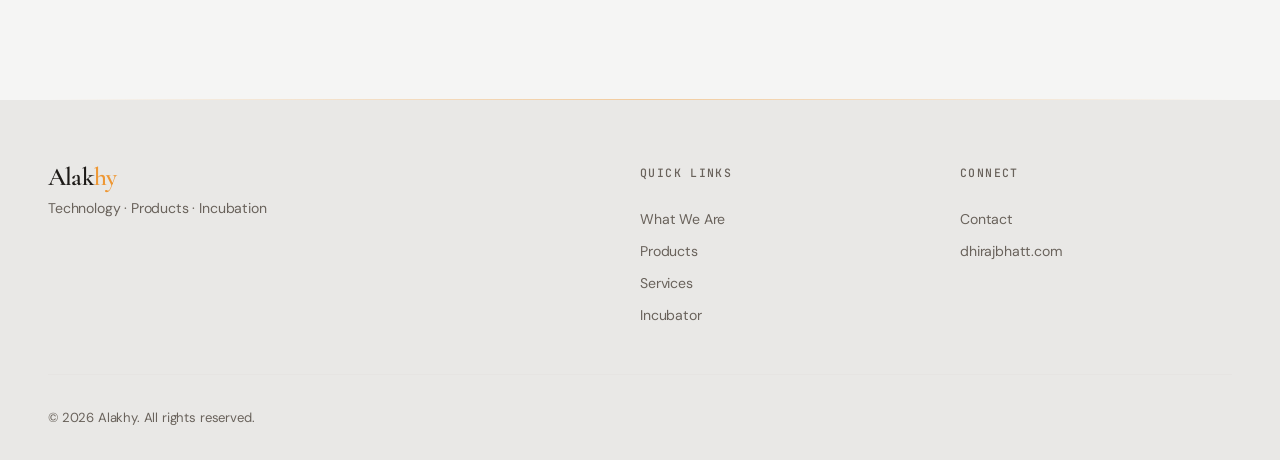
==== commit 950f6061: "rebuild: new design, clean about page, remove forbidden content Co-Authored-By: Claude Sonnet 4.6 <n" ====
--- a/index.html
+++ b/index.html
@@ -3,226 +3,370 @@
 <head>
   <meta charset="UTF-8">
   <meta name="viewport" content="width=device-width, initial-scale=1.0">
-  <meta name="description" content="Alakhy is a technology company — products, incubator, and services at the intersection of deep technical expertise, AI intelligence, and commercial judgment.">
-  <title>Alakhy — Technology Company</title>
-
-  <link rel="icon" href="data:,">
-
+  <meta name="description" content="Alakhy. Technology company operating across products, incubation, and services.">
+  <title>Alakhy</title>
+
+  <link rel="icon" href="data:image/svg+xml,<svg xmlns='http://www.w3.org/2000/svg' viewBox='0 0 32 32'><rect width='32' height='32' rx='6' fill='%23c49a3c'/><text x='16' y='23' font-family='Georgia,serif' font-size='20' font-weight='700' fill='white' text-anchor='middle'>A</text></svg>">
   <link rel="preconnect" href="https://fonts.googleapis.com">
   <link rel="preconnect" href="https://fonts.gstatic.com" crossorigin>
-  <link href="https://fonts.googleapis.com/css2?family=Cormorant+Garamond:ital,wght@0,400;0,500;0,600;1,400;1,500&family=DM+Sans:opsz,wght@9..40,400;9..40,500&family=JetBrains+Mono:wght@400;500&display=swap" rel="stylesheet">
-
+  <link href="https://fonts.googleapis.com/css2?family=Cormorant+Garamond:ital,wght@0,300;0,400;0,500;0,600;0,700;1,300;1,400;1,500&family=DM+Sans:opsz,wght@9..40,400;9..40,500&family=JetBrains+Mono:wght@400;500&display=swap" rel="stylesheet">
   <link rel="stylesheet" href="assets/css/main.css">
 </head>
 <body>
 
   <!-- NAV -->
   <nav class="nav" id="mainNav">
-    <a href="/" class="nav-logo">Alak<span>hy</span></a>
-
-    <ul class="nav-links">
-      <li class="nav-item"><a href="/products.html">Products</a></li>
-      <li class="nav-item"><a href="/services.html">Services</a></li>
-      <li class="nav-item"><a href="/about.html">About</a></li>
-    </ul>
-
-    <div class="nav-right">
-      <a href="/about.html#contact" class="nav-cta">Engage Us</a>
-      <button class="theme-toggle" id="themeToggle" aria-label="Toggle light/dark theme">
-        <svg class="icon-sun" viewBox="0 0 24 24" fill="none" stroke="currentColor" stroke-width="1.5" stroke-linecap="round" stroke-linejoin="round" aria-hidden="true">
-          <circle cx="12" cy="12" r="5"/>
-          <line x1="12" y1="1" x2="12" y2="3"/>
-          <line x1="12" y1="21" x2="12" y2="23"/>
-          <line x1="4.22" y1="4.22" x2="5.64" y2="5.64"/>
-          <line x1="18.36" y1="18.36" x2="19.78" y2="19.78"/>
-          <line x1="1" y1="12" x2="3" y2="12"/>
-          <line x1="21" y1="12" x2="23" y2="12"/>
-          <line x1="4.22" y1="19.78" x2="5.64" y2="18.36"/>
-          <line x1="18.36" y1="5.64" x2="19.78" y2="4.22"/>
-        </svg>
-        <svg class="icon-moon" viewBox="0 0 24 24" fill="none" stroke="currentColor" stroke-width="1.5" stroke-linecap="round" stroke-linejoin="round" aria-hidden="true">
-          <path d="M21 12.79A9 9 0 1 1 11.21 3 7 7 0 0 0 21 12.79z"/>
-        </svg>
-      </button>
-      <button class="nav-menu-btn" id="mobileToggle" aria-label="Open navigation menu" aria-expanded="false" aria-controls="navOverlay">
-        <span class="nav-menu-label" aria-hidden="true">Menu</span>
-        <span class="nav-menu-icon" aria-hidden="true"><i></i><i></i></span>
-      </button>
+    <div class="nav-inner">
+      <a href="#" class="nav-logo">Alak<span class="logo-accent">hy</span></a>
+      <div class="nav-links" id="navLinks">
+        <a href="#what-we-are">What We Are</a>
+        <a href="#products">Products</a>
+        <a href="#services">Services</a>
+        <a href="#incubator">Incubator</a>
+        <a href="#contact">Contact</a>
+      </div>
+      <div class="nav-right">
+        <button class="theme-toggle" id="themeToggle" aria-label="Toggle theme">
+          <svg class="icon-sun" viewBox="0 0 24 24" stroke-linecap="round" stroke-linejoin="round">
+            <circle cx="12" cy="12" r="5"/>
+            <line x1="12" y1="1" x2="12" y2="3"/>
+            <line x1="12" y1="21" x2="12" y2="23"/>
+            <line x1="4.22" y1="4.22" x2="5.64" y2="5.64"/>
+            <line x1="18.36" y1="18.36" x2="19.78" y2="19.78"/>
+            <line x1="1" y1="12" x2="3" y2="12"/>
+            <line x1="21" y1="12" x2="23" y2="12"/>
+            <line x1="4.22" y1="19.78" x2="5.64" y2="18.36"/>
+            <line x1="18.36" y1="5.64" x2="19.78" y2="4.22"/>
+          </svg>
+          <svg class="icon-moon" viewBox="0 0 24 24" stroke-linecap="round" stroke-linejoin="round">
+            <path d="M21 12.79A9 9 0 1 1 11.21 3 7 7 0 0 0 21 12.79z"/>
+          </svg>
+        </button>
+        <a href="#contact" class="btn-primary">Engage With Us</a>
+        <button class="nav-toggle" id="navToggle" aria-label="Open menu" aria-expanded="false">
+          <span></span><span></span>
+        </button>
+      </div>
     </div>
   </nav>
 
-  <!-- Mobile fullscreen overlay -->
-  <div class="nav-overlay" id="navOverlay" role="dialog" aria-modal="true" aria-label="Site navigation">
-    <div class="nav-overlay-inner">
-      <div class="nav-overlay-links">
-        <a href="/products.html">Products</a>
-        <a href="/services.html">Services</a>
-        <a href="/about.html">About</a>
-      </div>
-      <div class="nav-overlay-footer">
-        <a href="/about.html#contact" class="nav-overlay-cta">Engage Us &#8594;</a>
-        <a href="mailto:hello@alakhy.com" class="nav-overlay-email">hello@alakhy.com</a>
-      </div>
-    </div>
+  <!-- Mobile menu -->
+  <div class="mobile-menu" id="mobileMenu">
+    <a href="#what-we-are">What We Are</a>
+    <a href="#products">Products</a>
+    <a href="#services">Services</a>
+    <a href="#incubator">Incubator</a>
+    <a href="#contact">Contact</a>
+    <a href="#contact" class="btn-primary">Engage With Us</a>
   </div>
 
   <main>
 
     <!-- HERO -->
     <section class="hero">
-      <div class="hero-glow hero-glow-a" aria-hidden="true"></div>
-      <div class="hero-glow hero-glow-b" aria-hidden="true"></div>
       <div class="hero-inner">
-        <div class="eyebrow reveal">Technology Company</div>
-        <h1 class="hero-h1 reveal reveal-d1">
-          The definitive authority on<br><em>unseen technology risk.</em>
+        <h1 class="fade-up">
+          To be the definitive authority on the unseen technology risks that govern enterprise value.
         </h1>
-        <p class="hero-sub reveal reveal-d2">
-          Alakhy builds products, backs founders, and delivers services &#8212; at the intersection of deep technical expertise, AI intelligence, and commercial judgment. We work where technology decisions define enterprise value.
+        <p class="hero-sub fade-up delay-1">
+          We see what others miss. Technology company operating across products, incubation, and services. We architect systems where software meets real-world operations.
         </p>
-        <div class="hero-ctas reveal reveal-d3">
-          <a href="/services.html" class="btn-solid">Our services</a>
-          <a href="/about.html#contact" class="btn-text">Engage us <span class="arr">&#8594;</span></a>
-        </div>
-      </div>
-      <div class="hero-scroll-hint" aria-hidden="true">
-        <span>Scroll</span>
-        <div class="scroll-line"></div>
-      </div>
-    </section>
-
-    <!-- THREE ARMS -->
-    <div class="pillars">
-      <div class="pillar reveal">
-        <div class="pillar-num">01</div>
-        <div class="pillar-title">Products</div>
-        <p class="pillar-body">Software built and owned by Alakhy. HireLens &#8212; our AI-native applicant tracking system &#8212; is the first. Built for teams who need intelligent hiring infrastructure.</p>
-        <a href="/products.html" class="pillar-link">HireLens &#8594;</a>
-      </div>
-      <div class="pillar reveal reveal-d1">
-        <div class="pillar-num">02</div>
-        <div class="pillar-title">Incubator</div>
-        <p class="pillar-body">Early ventures backed at the intersection of technology and operations. Not just capital &#8212; technical depth, platform capability, and network embedded from day one.</p>
-        <a href="#incubator" class="pillar-link">Our thesis &#8594;</a>
-      </div>
-      <div class="pillar reveal reveal-d2">
-        <div class="pillar-num">03</div>
-        <div class="pillar-title">Services</div>
-        <p class="pillar-body">Seven practice areas. Principal-led on every engagement &#8212; from technology due diligence to fractional CTO. No handoffs.</p>
-        <a href="/services.html" class="pillar-link">All services &#8594;</a>
+        <div class="hero-ctas fade-up delay-2">
+          <a href="#what-we-are" class="btn-primary">Explore Our Work</a>
+          <a href="#contact" class="btn-outline">Engage With Us</a>
+        </div>
+      </div>
+    </section>
+
+    <div class="divider" aria-hidden="true"></div>
+
+    <!-- WHAT WE ARE -->
+    <section class="section" id="what-we-are">
+      <div class="section-inner">
+
+        <div class="asymmetric-header fade-up">
+          <div class="asymmetric-left">
+            <p class="eyebrow">What We Are</p>
+            <h2>Three distinct arms. One mission.</h2>
+          </div>
+          <div class="asymmetric-right">
+            <p class="body-large">
+              Alakhy is a technology company, not a consulting firm. We build systems where software meets physical operations, financial infrastructure, and data people depend on. Our work spans large enterprises and startups, guided by principles of calm execution, quality, and platforms that endure.
+            </p>
+            <p class="body-muted">
+              We operate across three distinct arms, each serving different needs in the technology landscape. Whether you are seeking innovative products, early-stage backing, or specialized services, we bring architecture, capital, and network to the table.
+            </p>
+          </div>
+        </div>
+
+        <div class="arms-grid">
+          <div class="arm-card fade-up">
+            <h3>Products</h3>
+            <p>Software built and owned by Alakhy. HireLense, our AI-powered applicant tracking system, is live. More products in development.</p>
+            <a href="#products" class="link-arrow">Learn more &rarr;</a>
+          </div>
+          <div class="arm-card fade-up delay-1">
+            <h3>Incubator</h3>
+            <p>We back early-stage ventures at the intersection of technology and real-world operations. Capital, architecture, hiring, and network.</p>
+            <a href="#incubator" class="link-arrow">Learn more &rarr;</a>
+          </div>
+          <div class="arm-card fade-up delay-2">
+            <h3>Services</h3>
+            <p>Greenfield implementation, architecture advisory, data strategy, Odoo advisory, and hiring solutions for enterprises and startups.</p>
+            <a href="#services" class="link-arrow">Learn more &rarr;</a>
+          </div>
+        </div>
+
+      </div>
+    </section>
+
+    <div class="divider" aria-hidden="true"></div>
+
+    <!-- PRODUCTS -->
+    <section class="section" id="products">
+      <div class="section-inner">
+
+        <p class="eyebrow fade-up">Our Products</p>
+        <h2 class="section-h2 fade-up delay-1">Software built for the real world.</h2>
+
+        <a href="#contact" class="product-card fade-up delay-1">
+          <div class="product-card-header">
+            <div>
+              <h3>HireLense</h3>
+              <div class="tags" style="margin-top: 0.75rem;">
+                <span class="tag tag-accent">AI-Powered ATS</span>
+                <span class="tag tag-live">Live</span>
+              </div>
+            </div>
+            <span class="product-arrow">&rarr;</span>
+          </div>
+          <p class="body-large">
+            An applicant tracking system built with AI at its core. HireLense understands hiring workflows and brings intelligence to every stage of recruitment.
+          </p>
+          <span class="btn-primary" style="pointer-events: none;">Request Early Access</span>
+        </a>
+
+      </div>
+    </section>
+
+    <div class="divider" aria-hidden="true"></div>
+
+    <!-- SERVICES -->
+    <section class="section" id="services">
+      <div class="section-inner">
+
+        <p class="eyebrow fade-up">Our Services</p>
+        <h2 class="section-h2 fade-up delay-1">Specialized expertise across the technology landscape.</h2>
+
+        <div class="services-grid">
+
+          <div class="service-item fade-up">
+            <p class="service-num">01</p>
+            <h3>Greenfield Implementation</h3>
+            <p>Building new systems from the ground up with modern architecture, scalability, and AI/ML integration at the core.</p>
+            <div class="tags">
+              <span class="tag">Architecture</span>
+              <span class="tag">AI/ML</span>
+              <span class="tag">Scalability</span>
+            </div>
+          </div>
+
+          <div class="service-item fade-up delay-1">
+            <p class="service-num">02</p>
+            <h3>Architecture Advisory</h3>
+            <p>Strategic guidance on system design, technical roadmaps, and technology decisions for enterprises and startups.</p>
+            <div class="tags">
+              <span class="tag">Strategy</span>
+              <span class="tag">Design</span>
+              <span class="tag">Leadership</span>
+            </div>
+          </div>
+
+          <div class="service-item fade-up delay-2">
+            <p class="service-num">03</p>
+            <h3>Data Advisory</h3>
+            <p>Data strategy, infrastructure design, and analytics capabilities including ML pipelines and data governance.</p>
+            <div class="tags">
+              <span class="tag">Data</span>
+              <span class="tag">ML</span>
+              <span class="tag">Analytics</span>
+            </div>
+          </div>
+
+          <div class="service-item fade-up">
+            <p class="service-num">04</p>
+            <h3>Odoo Advisory</h3>
+            <p>Implementation, customization, and optimization of Odoo ERP systems for complex enterprise operations.</p>
+            <div class="tags">
+              <span class="tag">ERP</span>
+              <span class="tag">Implementation</span>
+              <span class="tag">Odoo</span>
+            </div>
+          </div>
+
+          <div class="service-item fade-up delay-1">
+            <p class="service-num">05</p>
+            <h3>Hiring Solutions</h3>
+            <p>Building and scaling engineering teams across geographies, from recruitment to team integration.</p>
+            <div class="tags">
+              <span class="tag">Hiring</span>
+              <span class="tag">Talent</span>
+              <span class="tag">Operations</span>
+            </div>
+          </div>
+
+        </div>
+      </div>
+    </section>
+
+    <div class="divider" aria-hidden="true"></div>
+
+    <!-- INCUBATOR (dark section) -->
+    <section class="section section-dark" id="incubator">
+      <div class="section-inner">
+
+        <div class="incubator-grid">
+          <div class="incubator-left">
+            <p class="eyebrow eyebrow-dark fade-up">The Incubator</p>
+            <h2 class="fade-up delay-1">
+              Backing ventures at the intersection of technology and operations.
+            </h2>
+            <div class="incubator-pillars">
+              <div class="incubator-pillar fade-up delay-1">
+                <p class="eyebrow eyebrow-gold">Capital</p>
+                <p>We invest in early-stage ventures with strong technical foundations and real-world impact.</p>
+              </div>
+              <div class="incubator-pillar fade-up delay-2">
+                <p class="eyebrow eyebrow-gold">Architecture</p>
+                <p>Technical guidance from day one. We help you build systems that scale.</p>
+              </div>
+              <div class="incubator-pillar fade-up delay-1">
+                <p class="eyebrow eyebrow-gold">Network</p>
+                <p>Access to investors, advisors, and operators who understand your space.</p>
+              </div>
+              <div class="incubator-pillar fade-up delay-2">
+                <p class="eyebrow eyebrow-gold">Hiring</p>
+                <p>Help building your engineering team across geographies.</p>
+              </div>
+            </div>
+          </div>
+
+          <div class="incubator-right fade-up delay-2">
+            <p class="eyebrow eyebrow-dark">Investment Thesis</p>
+            <p class="body-large-dark">
+              We back founders building at the intersection of software and physical operations. The most valuable technology companies are those that understand the real world, where software meets customers, data, and infrastructure that people depend on.
+            </p>
+            <p class="body-dark">
+              We look for technical founders with deep domain expertise, solving problems that matter, with the discipline to build products that endure.
+            </p>
+            <a href="#contact" class="btn-primary" style="margin-top: 2.5rem; display: inline-block;">Apply to the Incubator</a>
+          </div>
+        </div>
+
+      </div>
+    </section>
+
+    <div class="divider" aria-hidden="true"></div>
+
+    <!-- CONTACT -->
+    <section class="section" id="contact">
+      <div class="section-inner">
+
+        <div class="founder-grid">
+
+          <!-- The Principal -->
+          <div class="fade-up">
+            <p class="eyebrow">The Principal</p>
+            <h2 class="founder-name">Building the right things. At scale.</h2>
+            <p class="founder-bio">
+              The principal behind Alakhy works with founders, investors, and companies to design and build systems that endure. Platforms that scale. Architecture that holds under real-world pressure. Across Africa, South Asia, and globally.
+            </p>
+            <p class="founder-bio">
+              The work spans technology due diligence, architecture advisory, fractional CTO engagements, and hands-on platform delivery. The common thread is bringing the depth of someone who has actually built at scale, not just advised on it.
+            </p>
+
+            <div class="founder-creds">
+              <span class="cred-tag">CISSP</span>
+              <span class="cred-tag">CEH</span>
+              <span class="cred-tag">LPT</span>
+              <span class="cred-tag">20+ years</span>
+            </div>
+
+            <a href="https://dhirajbhatt.com" target="_blank" rel="noopener" class="founder-link">
+              dhirajbhatt.com &rarr;
+            </a>
+          </div>
+
+          <!-- Contact form -->
+          <div class="fade-up delay-1">
+            <p class="eyebrow">Get In Touch</p>
+            <form class="contact-form" id="contactForm" action="#" method="POST">
+              <div class="form-field">
+                <label for="fname">Name</label>
+                <input type="text" id="fname" name="name" required autocomplete="name">
+              </div>
+              <div class="form-field">
+                <label for="femail">Email</label>
+                <input type="email" id="femail" name="email" required autocomplete="email">
+              </div>
+              <div class="form-field">
+                <label for="fcompany">Company</label>
+                <input type="text" id="fcompany" name="company" autocomplete="organization">
+              </div>
+              <div class="form-field">
+                <label for="ftype">I am interested in</label>
+                <div class="select-wrap">
+                  <select id="ftype" name="engagementType" required>
+                    <option value="" disabled selected>Select an option</option>
+                    <option value="products">Products</option>
+                    <option value="incubator">Incubator</option>
+                    <option value="services">Services</option>
+                    <option value="other">Other</option>
+                  </select>
+                </div>
+              </div>
+              <div class="form-field">
+                <label for="fmessage">Message</label>
+                <textarea id="fmessage" name="message" rows="4"></textarea>
+              </div>
+              <button type="submit" class="btn-primary btn-full" id="sendBtn">Send Message</button>
+            </form>
+          </div>
+
+        </div>
+
+      </div>
+    </section>
+
+  </main>
+
+  <div class="divider" aria-hidden="true"></div>
+
+  <!-- FOOTER -->
+  <footer class="footer">
+    <div class="footer-inner">
+      <div class="footer-brand">
+        <div class="nav-logo">Alak<span class="logo-accent">hy</span></div>
+        <p>Technology &#183; Products &#183; Incubation</p>
+      </div>
+      <div class="footer-links">
+        <p class="eyebrow">Quick Links</p>
+        <a href="#what-we-are">What We Are</a>
+        <a href="#products">Products</a>
+        <a href="#services">Services</a>
+        <a href="#incubator">Incubator</a>
+      </div>
+      <div class="footer-connect">
+        <p class="eyebrow">Connect</p>
+        <a href="#contact">Contact</a>
+        <a href="https://dhirajbhatt.com" target="_blank" rel="noopener">dhirajbhatt.com</a>
       </div>
     </div>
-
-    <!-- SERVICES TEASER -->
-    <section class="services-teaser" id="services">
-      <div class="services-teaser-inner">
-
-        <div class="section-header">
-          <div class="reveal">
-            <div class="eyebrow">Services</div>
-            <h2 class="section-h2">Seven practice<br><em>areas.</em></h2>
-          </div>
-          <p class="section-intro reveal reveal-d1">
-            Each distinct. Each drawing on the same depth of technical, AI, and commercial expertise. Principal-led on every engagement &#8212; no handoffs.
-          </p>
-        </div>
-
-        <div class="services-teaser-list">
-          <div class="service-brief reveal">
-            <div class="service-brief-num">01</div>
-            <div class="service-brief-name">Technology Due Diligence</div>
-            <p class="service-brief-desc">Independent view before capital commits. What you&#8217;re buying, what it costs to operate, what needs to change.</p>
-          </div>
-          <div class="service-brief reveal reveal-d1">
-            <div class="service-brief-num">02</div>
-            <div class="service-brief-name">Architecture Advisory</div>
-            <p class="service-brief-desc">The architecture your next three years will run on. System design, data strategy, API contracts, vendor selection.</p>
-          </div>
-          <div class="service-brief reveal reveal-d2">
-            <div class="service-brief-num">03</div>
-            <div class="service-brief-name">Odoo Delivery</div>
-            <p class="service-brief-desc">End-to-end Odoo implementation. Configuration designed before a module is touched. Clean integration, full handover.</p>
-          </div>
-          <div class="service-brief reveal">
-            <div class="service-brief-num">04</div>
-            <div class="service-brief-name">Software Quality</div>
-            <p class="service-brief-desc">Architecture, code hygiene, observability, CI/CD, and the culture that makes it stick.</p>
-          </div>
-          <div class="service-brief reveal reveal-d1">
-            <div class="service-brief-num">05</div>
-            <div class="service-brief-name">Global Capability &amp; Delivery</div>
-            <p class="service-brief-desc">Design and build Global Capability Centres. Hiring, governance, operating model, managed delivery.</p>
-          </div>
-          <div class="service-brief reveal reveal-d2">
-            <div class="service-brief-num">06</div>
-            <div class="service-brief-name">Hiring Solutions</div>
-            <p class="service-brief-desc">Technical hiring with technical judgment. Senior engineering, AI and data roles, full team builds.</p>
-          </div>
-        </div>
-
-        <div class="services-teaser-footer reveal">
-          <span class="services-count">Seven practice areas &#8212; all principal-led</span>
-          <a href="/services.html" class="btn-text" style="color: var(--amber);">See all services <span class="arr">&#8594;</span></a>
-        </div>
-
-      </div>
-    </section>
-
-    <!-- INCUBATOR (always dark) -->
-    <div class="incubator" id="incubator">
-      <div class="incubator-inner">
-
-        <div class="eyebrow incubator-eyebrow reveal">Incubator</div>
-        <h2 class="incubator-h2 reveal reveal-d1">
-          We back founders who<br><em>build at the edge.</em>
-        </h2>
-
-        <div class="incubator-split">
-          <div class="incubator-thesis reveal reveal-d1">
-            <p>Alakhy backs early ventures at the intersection of technology and operations. Not just capital &#8212; we embed technical depth, platform capability, and our network into every company we back.</p>
-            <p>We look for founders solving real operational problems with software that has to work under real-world conditions &#8212; in markets where infrastructure is unreliable and the stakes are high.</p>
-            <p>If you are building something in this space, we want to hear about it.</p>
-          </div>
-          <div class="reveal reveal-d2">
-            <div class="brings-label">What Alakhy brings</div>
-            <ul class="brings-list">
-              <li>Technical co-founding capacity</li>
-              <li>AI and data systems expertise</li>
-              <li>Platform architecture from day one</li>
-              <li>GCC and delivery infrastructure</li>
-              <li>Network across fintech, logistics, and enterprise</li>
-            </ul>
-          </div>
-        </div>
-
-      </div>
-    </div>
-
-    <!-- ENGAGE CTA -->
-    <div class="engage-cta">
-      <div class="engage-cta-inner">
-        <div class="engage-cta-text reveal">
-          Ready to start a<br><em>conversation?</em>
-        </div>
-        <div class="engage-cta-actions reveal reveal-d1">
-          <a href="/about.html#contact" class="btn-solid">Start a conversation</a>
-          <a href="mailto:hello@alakhy.com" class="engage-cta-email">hello@alakhy.com</a>
-        </div>
-      </div>
-    </div>
-
-  </main>
-
-  <!-- FOOTER -->
-  <footer>
-    <div class="footer-inner">
-      <div class="footer-brand">Alak<span>hy</span></div>
-      <div class="footer-tagline">Technology &#183; Products &#183; Insight</div>
-      <div class="footer-copy">&#169; 2026 Alakhy</div>
+    <div class="footer-base">
+      <p>&#169; 2026 Alakhy. All rights reserved.</p>
     </div>
   </footer>
 
   <script src="assets/js/main.js"></script>
-
 </body>
 </html>
--- a/assets/css/main.css
+++ b/assets/css/main.css
@@ -1,1561 +1,780 @@
 /* ============================================================
    ALAKHY — main.css
-   Light default. Dark via prefers-color-scheme + manual toggle.
-   No hardcoded hex in rules — use tokens only.
+   Architectural Minimalism. Swiss Modernism with warm gold.
+   Apple-level quality: light, airy, generous whitespace.
    ============================================================ */
 
-/* ── TOKENS ─────────────────────────────────────────────── */
+/* ── TOKENS ─────────────────────────────────────────────────── */
 :root {
-  /* Light palette */
-  --paper:       #f5f3ee;
-  --paper-alt:   #edeae2;
-  --ink:         #111008;
-  --ink-2:       #2d2b1f;
-  --muted:       #6a6254;
-  --rule:        #d0cbc0;
-  --amber:       #9d6424;
-  --amber-lt:    #c8935a;
-  --amber-bg:    #f0e4ce;
-  --surface:     #ffffff;
-
-  /* Persistent dark canvas — always-dark sections.
-     Never inverts so sections stay distinct in either theme. */
-  --canvas-dark:   #111008;
-  --on-dark:       rgba(240, 237, 232, 0.90);
-  --on-dark-dim:   rgba(240, 237, 232, 0.60);
-  --on-dark-muted: rgba(240, 237, 232, 0.38);
-  --border-dark:   rgba(255, 255, 255, 0.07);
+  /* Light mode */
+  --bg:         oklch(0.97 0.001 70);
+  --fg:         oklch(0.22 0.008 65);
+  --muted:      oklch(0.50 0.015 65);
+  --accent:     oklch(0.75 0.15 65);
+  --border:     oklch(0.92 0.003 70);
+  --card:       oklch(0.99 0 0);
+  --secondary:  oklch(0.93 0.002 70);
+
+  /* Dark canvas (incubator section and dark mode) */
+  --dark-bg:    oklch(0.12 0.005 65);
+  --dark-fg:    oklch(0.95 0.002 70);
+  --dark-muted: oklch(0.70 0.002 70);
+  --dark-card:  oklch(0.18 0.006 65);
+  --dark-border:oklch(1 0 0 / 12%);
 
   /* Typography */
-  --serif: "Cormorant Garamond", "EB Garamond", Georgia, serif;
-  --sans:  "DM Sans", system-ui, -apple-system, sans-serif;
-  --mono:  "JetBrains Mono", ui-monospace, SFMono-Regular, monospace;
+  --serif: 'Cormorant Garamond', Georgia, serif;
+  --sans:  'DM Sans', system-ui, sans-serif;
+  --mono:  'JetBrains Mono', ui-monospace, monospace;
 
   /* Layout */
-  --max:       1320px;
-  --gutter:    clamp(24px, 5vw, 72px);
-  --section-y: clamp(72px, 8vw, 120px);
-  --ease:      cubic-bezier(.16, 1, .3, 1);
-  --shadow:    0 8px 32px rgba(0, 0, 0, .08);
-}
-
-/* Dark — system preference (honours manual light override) */
+  --max:     1200px;
+  --pad:     clamp(1.25rem, 4vw, 3rem);
+  --section: clamp(6rem, 10vw, 10rem);
+  --ease:    cubic-bezier(0.16, 1, 0.3, 1);
+}
+
+/* Dark mode — system preference */
 @media (prefers-color-scheme: dark) {
   :root:not([data-theme="light"]) {
-    --paper:       #131109;
-    --paper-alt:   #1c1a11;
-    --ink:         #f0ede8;
-    --ink-2:       #c8c4b6;
-    --muted:       #8a8070;
-    --rule:        #2e2c22;
-    --amber:       #c8935a;
-    --amber-lt:    #e0b07a;
-    --amber-bg:    #2a1806;
-    --surface:     #1b1910;
-    --canvas-dark: #0b0905;
-    --shadow:      0 8px 32px rgba(0, 0, 0, .36);
+    --bg:        oklch(0.12 0.005 65);
+    --fg:        oklch(0.95 0.002 70);
+    --muted:     oklch(0.60 0.002 70);
+    --border:    oklch(1 0 0 / 12%);
+    --card:      oklch(0.18 0.006 65);
+    --secondary: oklch(0.22 0.006 65);
   }
 }
 
-/* Dark — manual toggle */
+/* Dark mode — manual toggle */
 :root[data-theme="dark"] {
-  --paper:       #131109;
-  --paper-alt:   #1c1a11;
-  --ink:         #f0ede8;
-  --ink-2:       #c8c4b6;
-  --muted:       #8a8070;
-  --rule:        #2e2c22;
-  --amber:       #c8935a;
-  --amber-lt:    #e0b07a;
-  --amber-bg:    #2a1806;
-  --surface:     #1b1910;
-  --canvas-dark: #0b0905;
-  --shadow:      0 8px 32px rgba(0, 0, 0, .36);
-}
-
-/* ── RESET ───────────────────────────────────────────────── */
+  --bg:        oklch(0.12 0.005 65);
+  --fg:        oklch(0.95 0.002 70);
+  --muted:     oklch(0.60 0.002 70);
+  --border:    oklch(1 0 0 / 12%);
+  --card:      oklch(0.18 0.006 65);
+  --secondary: oklch(0.22 0.006 65);
+}
+
+/* ── RESET ───────────────────────────────────────────────────── */
 *, *::before, *::after { box-sizing: border-box; margin: 0; padding: 0; }
 html {
+  color-scheme: light dark;
+  scroll-behavior: smooth;
   -webkit-font-smoothing: antialiased;
-  -moz-osx-font-smoothing: grayscale;
   text-rendering: optimizeLegibility;
-  scroll-behavior: smooth;
 }
 img, svg { display: block; max-width: 100%; }
 a { color: inherit; text-decoration: none; }
-button { font: inherit; color: inherit; background: none; border: 0; cursor: pointer; }
-:focus-visible { outline: 2px solid var(--amber); outline-offset: 3px; }
+button { font: inherit; background: none; border: 0; cursor: pointer; }
+:focus-visible { outline: 2px solid var(--accent); outline-offset: 3px; }
 
 body {
   font-family: var(--sans);
-  font-size: 17px;
-  line-height: 1.65;
-  color: var(--ink);
-  background: var(--paper);
+  font-size: 1rem;
+  line-height: 1.6;
+  letter-spacing: -0.01em;
+  color: var(--fg);
+  background: var(--bg);
   overflow-x: hidden;
-  position: relative;
-}
-
-/* Grain texture */
-body::before {
-  content: "";
-  position: fixed; inset: 0;
-  pointer-events: none;
-  z-index: 0;
-  opacity: .28;
-  mix-blend-mode: multiply;
-  background-image: url("data:image/svg+xml;utf8,<svg xmlns='http://www.w3.org/2000/svg' width='300' height='300'><filter id='g'><feTurbulence type='fractalNoise' baseFrequency='0.75' numOctaves='3' stitchTiles='stitch'/><feColorMatrix values='0 0 0 0 0.066 0 0 0 0 0.060 0 0 0 0 0.031 0 0 0 0.10 0'/></filter><rect width='100%25' height='100%25' filter='url(%23g)'/></svg>");
+}
+
+/* ── TYPE ────────────────────────────────────────────────────── */
+h1, h2, h3, h4 {
+  font-family: var(--serif);
+  font-weight: 400;
+  line-height: 1.08;
+  letter-spacing: -0.02em;
+}
+
+h1 { font-size: clamp(2.5rem, 5.5vw, 4.5rem); }
+h2 { font-size: clamp(2rem, 4vw, 3.5rem); }
+h3 { font-size: clamp(1.4rem, 2.5vw, 2rem); font-weight: 400; }
+
+.eyebrow {
+  font-family: var(--mono);
+  font-size: 0.72rem;
+  font-weight: 500;
+  text-transform: uppercase;
+  letter-spacing: 0.12em;
+  color: var(--muted);
+  display: block;
+  margin-bottom: 1rem;
+}
+.eyebrow-dark { color: oklch(0.55 0.002 70); }
+.eyebrow-gold { color: var(--accent); margin-bottom: 0.5rem; }
+
+.body-large {
+  font-size: clamp(1rem, 1.4vw, 1.125rem);
+  line-height: 1.75;
+  margin-bottom: 1.25rem;
+}
+.body-muted { color: var(--muted); line-height: 1.75; }
+.body-large-dark {
+  font-size: clamp(1rem, 1.4vw, 1.125rem);
+  line-height: 1.75;
+  color: var(--dark-fg);
+  margin-bottom: 1.5rem;
+}
+.body-dark { color: var(--dark-muted); line-height: 1.75; }
+.muted { color: var(--muted); }
+
+/* ── DIVIDER ─────────────────────────────────────────────────── */
+.divider {
+  height: 1px;
+  background: linear-gradient(to right, transparent, var(--accent), transparent);
+  opacity: 0.45;
+  margin: 0 var(--pad);
 }
 @media (prefers-color-scheme: dark) {
-  html:not([data-theme="light"]) body::before { mix-blend-mode: screen; opacity: .08; }
-}
-html[data-theme="dark"] body::before { mix-blend-mode: screen; opacity: .08; }
-
-nav, main, section, footer, div, header { position: relative; z-index: 1; }
-
-/* ── EYEBROW ─────────────────────────────────────────────── */
-.eyebrow {
-  font-family: var(--mono);
-  font-size: 11px;
-  letter-spacing: 0.2em;
-  text-transform: uppercase;
-  color: var(--amber);
+  :root:not([data-theme="light"]) .divider { opacity: 0.25; }
+}
+:root[data-theme="dark"] .divider { opacity: 0.25; }
+
+/* ── BUTTONS ─────────────────────────────────────────────────── */
+.btn-primary {
+  border-radius: 100px;
+  font-family: var(--mono);
+  font-size: 0.8rem;
   font-weight: 500;
+  letter-spacing: 0.06em;
+  text-transform: uppercase;
+  color: oklch(0.12 0.005 65);
+  background: var(--accent);
+  padding: 0.75rem 1.75rem;
+  display: inline-block;
+  border: none;
+  transition: background 0.2s var(--ease), transform 0.12s;
+  cursor: pointer;
+}
+.btn-primary:hover { background: oklch(0.68 0.16 65); }
+.btn-primary:active { transform: scale(0.97); }
+
+.btn-outline {
+  border-radius: 100px;
+  font-family: var(--mono);
+  font-size: 0.8rem;
+  font-weight: 500;
+  letter-spacing: 0.06em;
+  text-transform: uppercase;
+  color: var(--fg);
+  background: transparent;
+  padding: 0.75rem 1.75rem;
+  display: inline-block;
+  border: 1px solid var(--border);
+  transition: border-color 0.2s var(--ease), color 0.2s var(--ease), transform 0.12s;
+  cursor: pointer;
+}
+.btn-outline:hover { border-color: var(--accent); color: var(--accent); }
+.btn-outline:active { transform: scale(0.97); }
+
+.btn-full { width: 100%; text-align: center; }
+
+/* ── THEME TOGGLE ────────────────────────────────────────────── */
+.theme-toggle {
+  width: 36px;
+  height: 36px;
+  border-radius: 50%;
+  display: flex;
+  align-items: center;
+  justify-content: center;
+  color: var(--muted);
+  background: transparent;
+  border: 1px solid var(--border);
+  cursor: pointer;
+  transition: color 0.15s, background 0.15s;
+  flex-shrink: 0;
+}
+.theme-toggle:hover { color: var(--fg); background: var(--secondary); }
+.theme-toggle svg {
+  width: 15px;
+  height: 15px;
+  stroke: currentColor;
+  fill: none;
+  stroke-width: 1.5;
+}
+
+/* Light mode: show moon icon. Dark mode: show sun icon. */
+[data-theme="dark"] .icon-moon { display: none; }
+[data-theme="dark"] .icon-sun  { display: block; }
+[data-theme="light"] .icon-sun  { display: none; }
+[data-theme="light"] .icon-moon { display: block; }
+
+/* System fallback when no data-theme is set */
+@media (prefers-color-scheme: dark) {
+  :root:not([data-theme="light"]):not([data-theme="dark"]) .icon-moon { display: none; }
+  :root:not([data-theme="light"]):not([data-theme="dark"]) .icon-sun  { display: block; }
+}
+@media (prefers-color-scheme: light) {
+  :root:not([data-theme="light"]):not([data-theme="dark"]) .icon-sun  { display: none; }
+  :root:not([data-theme="light"]):not([data-theme="dark"]) .icon-moon { display: block; }
+}
+
+/* ── NAV ─────────────────────────────────────────────────────── */
+.nav {
+  position: sticky;
+  top: 0;
+  z-index: 200;
+  background: color-mix(in oklch, var(--bg) 92%, transparent);
+  backdrop-filter: blur(16px);
+  -webkit-backdrop-filter: blur(16px);
+  border-bottom: 1px solid transparent;
+  transition: border-color 0.25s;
+}
+.nav.pinned { border-bottom-color: var(--border); }
+
+.nav-inner {
+  max-width: var(--max);
+  margin: 0 auto;
+  padding: 1.25rem var(--pad);
+  display: flex;
+  align-items: center;
+  justify-content: space-between;
+  gap: 2rem;
+}
+
+.nav-logo {
+  font-family: var(--serif);
+  font-size: 2.2rem;
+  font-weight: 700;
+  letter-spacing: -0.03em;
+  color: var(--fg);
+  flex-shrink: 0;
+  line-height: 1;
+}
+.logo-accent { color: var(--accent); }
+
+.nav-links {
+  display: flex;
+  align-items: center;
+  gap: 2rem;
+}
+.nav-links a {
+  font-family: var(--sans);
+  font-size: 0.88rem;
+  color: var(--muted);
+  transition: color 0.15s;
+}
+.nav-links a:hover { color: var(--accent); }
+
+.nav-right {
+  display: flex;
+  align-items: center;
+  gap: 1rem;
+  flex-shrink: 0;
+}
+
+/* Hamburger */
+.nav-toggle {
+  display: none;
+  flex-direction: column;
+  gap: 5px;
+  width: 28px;
+  padding: 2px 0;
+  background: none;
+  border: none;
+  cursor: pointer;
+}
+.nav-toggle span {
+  display: block;
+  height: 1.5px;
+  background: var(--fg);
+  transition: transform 0.3s var(--ease), opacity 0.2s;
+}
+.nav-toggle span:last-child { width: 60%; }
+.nav-toggle.open span:first-child { transform: translateY(3.25px) rotate(45deg); }
+.nav-toggle.open span:last-child  { transform: translateY(-3.25px) rotate(-45deg); width: 100%; }
+
+/* Mobile menu */
+.mobile-menu {
+  display: none;
+  flex-direction: column;
+  padding: 1.5rem var(--pad) 2rem;
+  background: var(--bg);
+  border-bottom: 1px solid var(--border);
+  gap: 1.25rem;
+}
+.mobile-menu.open { display: flex; }
+.mobile-menu a {
+  font-size: 1rem;
+  color: var(--fg);
+  transition: color 0.15s;
+}
+.mobile-menu a:hover { color: var(--accent); }
+.mobile-menu .btn-primary { align-self: flex-start; margin-top: 0.5rem; }
+
+/* ── SECTIONS ────────────────────────────────────────────────── */
+.section {
+  padding: var(--section) var(--pad);
+  scroll-margin-top: 72px;
+}
+.section-inner {
+  max-width: var(--max);
+  margin: 0 auto;
+}
+.section-h2 {
+  margin-bottom: clamp(3rem, 5vw, 5rem);
+}
+
+/* Asymmetric 40/60 header layout */
+.asymmetric-header {
+  display: grid;
+  grid-template-columns: 2fr 3fr;
+  gap: clamp(2rem, 5vw, 5rem);
+  align-items: start;
+  margin-bottom: clamp(4rem, 7vw, 7rem);
+}
+.asymmetric-right { padding-top: 0.5rem; }
+
+/* ── THREE ARMS ──────────────────────────────────────────────── */
+.arms-grid {
+  display: grid;
+  grid-template-columns: repeat(3, 1fr);
+  gap: 1.5rem;
+}
+.arm-card {
+  border: 1px solid var(--border);
+  border-radius: 0.75rem;
+  padding: clamp(1.75rem, 3vw, 2.75rem);
+  background: var(--card);
+  transition: box-shadow 0.25s var(--ease), transform 0.2s var(--ease);
+}
+.arm-card:hover {
+  box-shadow: 0 12px 40px oklch(0.22 0.008 65 / 0.08);
+  transform: translateY(-2px);
+}
+.arm-card h3 { margin-bottom: 1rem; }
+.arm-card p  { color: var(--muted); font-size: 0.9rem; line-height: 1.75; margin-bottom: 1.75rem; }
+
+.link-arrow {
+  font-family: var(--mono);
+  font-size: 0.78rem;
+  letter-spacing: 0.08em;
+  text-transform: uppercase;
+  color: var(--accent);
   display: inline-flex;
   align-items: center;
-  gap: 10px;
-  margin-bottom: 28px;
-}
-.eyebrow::before {
-  content: '';
+  gap: 0.4rem;
+  transition: gap 0.2s var(--ease);
+}
+.link-arrow:hover { gap: 0.75rem; }
+
+/* ── PRODUCTS ────────────────────────────────────────────────── */
+.product-card {
+  display: block;
+  border: 1px solid var(--border);
+  border-radius: 1.5rem;
+  padding: clamp(2.5rem, 5vw, 4rem);
+  background: var(--card);
+  transition: box-shadow 0.25s var(--ease), transform 0.2s var(--ease);
+  text-decoration: none;
+  color: inherit;
+}
+.product-card:hover {
+  box-shadow: 0 20px 60px oklch(0.22 0.008 65 / 0.1);
+  transform: translateY(-2px);
+}
+.product-card-header {
+  display: flex;
+  align-items: flex-start;
+  justify-content: space-between;
+  gap: 1rem;
+  margin-bottom: 2rem;
+}
+.product-card-header h3 { margin-bottom: 0; }
+.product-card .body-large { color: var(--muted); margin-bottom: 2rem; }
+
+.product-arrow {
+  font-family: var(--serif);
+  font-size: 2rem;
+  color: var(--accent);
+  line-height: 1;
+  flex-shrink: 0;
+  transition: transform 0.2s var(--ease);
+}
+.product-card:hover .product-arrow { transform: translateX(4px); }
+
+.tag {
+  font-family: var(--mono);
+  font-size: 0.7rem;
+  font-weight: 500;
+  letter-spacing: 0.1em;
+  text-transform: uppercase;
+  padding: 0.3rem 0.75rem;
+  border-radius: 100px;
   display: inline-block;
-  width: 24px;
-  height: 1.5px;
-  background: var(--amber);
+}
+.tag-accent { background: oklch(0.75 0.15 65 / 0.12); color: var(--accent); }
+.tag-live   { background: oklch(0.75 0.85 145 / 0.12); color: oklch(0.45 0.18 145); }
+.tags { display: flex; flex-wrap: wrap; gap: 0.5rem; }
+.tags .tag { background: var(--secondary); color: var(--muted); }
+@media (prefers-color-scheme: dark) {
+  :root:not([data-theme="light"]) .tags .tag { background: oklch(0.25 0.006 65); }
+}
+:root[data-theme="dark"] .tags .tag { background: oklch(0.25 0.006 65); }
+
+/* ── SERVICES ────────────────────────────────────────────────── */
+.services-grid {
+  display: grid;
+  grid-template-columns: repeat(3, 1fr);
+  gap: clamp(2.5rem, 4vw, 4rem) clamp(1.5rem, 3vw, 3rem);
+}
+.service-item {
+  border-left: 2px solid var(--accent);
+  padding-left: clamp(1rem, 2vw, 1.5rem);
+}
+.service-num {
+  font-family: var(--mono);
+  font-size: 0.72rem;
+  font-weight: 500;
+  color: var(--accent);
+  margin-bottom: 0.6rem;
+}
+.service-item h3 { font-size: clamp(1.1rem, 1.8vw, 1.5rem); margin-bottom: 0.75rem; }
+.service-item p  { font-size: 0.9rem; line-height: 1.75; color: var(--muted); }
+.service-item .tags { margin-top: 1.25rem; }
+
+/* ── INCUBATOR (always dark) ─────────────────────────────────── */
+.section-dark {
+  background: var(--dark-bg);
+  color: var(--dark-fg);
+}
+
+.incubator-grid {
+  display: grid;
+  grid-template-columns: 1fr 1fr;
+  gap: clamp(3rem, 6vw, 6rem);
+  align-items: start;
+}
+
+.incubator-left h2 {
+  color: var(--dark-fg);
+  margin-bottom: 2.5rem;
+}
+
+.incubator-pillars {
+  display: grid;
+  grid-template-columns: 1fr 1fr;
+  gap: 2rem 1.5rem;
+}
+.incubator-pillar p { font-size: 0.9rem; line-height: 1.75; color: var(--dark-muted); }
+
+.incubator-right { padding-top: 2.5rem; }
+.incubator-right > .eyebrow { margin-bottom: 1.5rem; }
+
+/* ── FOUNDER + CONTACT ───────────────────────────────────────── */
+.founder-grid {
+  display: grid;
+  grid-template-columns: 1fr 1fr;
+  gap: clamp(3rem, 6vw, 7rem);
+  align-items: start;
+}
+
+.founder-name {
+  font-family: var(--serif);
+  font-size: clamp(2rem, 4vw, 3.5rem);
+  font-weight: 400;
+  line-height: 1.08;
+  margin-bottom: 0.5rem;
+}
+
+.founder-role {
+  font-family: var(--mono);
+  font-size: 0.78rem;
+  text-transform: uppercase;
+  letter-spacing: 0.1em;
+  color: var(--accent);
+  margin-bottom: 2rem;
+}
+
+.founder-bio {
+  font-size: clamp(0.95rem, 1.2vw, 1.05rem);
+  line-height: 1.75;
+  color: var(--muted);
+  margin-bottom: 2rem;
+}
+
+.founder-career {
+  display: flex;
+  flex-direction: column;
+  gap: 0;
+  margin-bottom: 1.75rem;
+}
+
+.founder-career-item {
+  display: flex;
+  justify-content: space-between;
+  align-items: baseline;
+  gap: 1rem;
+  padding: 0.65rem 0;
+  border-bottom: 1px solid var(--border);
+  font-size: 0.88rem;
+}
+.founder-career-item:first-child { border-top: 1px solid var(--border); }
+.founder-career-item .org { font-weight: 500; color: var(--fg); }
+.founder-career-item .years {
+  font-family: var(--mono);
+  font-size: 0.72rem;
+  color: var(--muted);
+  white-space: nowrap;
   flex-shrink: 0;
 }
 
-/* ── NAV ────────────────────────────────────────────────── */
-.nav {
-  position: fixed;
-  top: 0; left: 0; right: 0;
-  z-index: 400;
-  height: 72px;
-  padding: 0 var(--gutter);
-  display: flex;
-  align-items: center;
-  justify-content: space-between;
-  background: color-mix(in srgb, var(--paper) 88%, transparent);
-  backdrop-filter: blur(20px);
-  -webkit-backdrop-filter: blur(20px);
-  border-bottom: 1px solid transparent;
-  transition: border-color 0.3s, background 0.3s;
-}
-.nav.pinned {
-  border-bottom-color: var(--rule);
-  background: color-mix(in srgb, var(--paper) 96%, transparent);
-}
-
-.nav-logo {
-  font-family: var(--serif);
-  font-size: 26px;
-  font-weight: 600;
-  letter-spacing: 0.1em;
-  text-transform: uppercase;
-  color: var(--ink);
-  line-height: 1;
-  position: relative;
-  z-index: 410;
-}
-.nav-logo span { color: var(--amber); }
-
-.nav-links {
-  display: flex;
-  align-items: center;
-  gap: 40px;
-  list-style: none;
-}
-.nav-item { list-style: none; }
-.nav-links a {
-  font-family: var(--mono);
-  font-size: 10px;
-  letter-spacing: 0.18em;
-  text-transform: uppercase;
-  font-weight: 500;
-  color: var(--muted);
-  transition: color 0.2s;
-  position: relative;
-}
-.nav-links a::after {
-  content: '';
-  position: absolute;
-  left: 0; right: 0; bottom: -3px;
-  height: 1px;
-  background: var(--amber);
-  transform: scaleX(0);
-  transform-origin: left;
-  transition: transform 0.25s var(--ease);
-}
-.nav-links a:hover { color: var(--ink); }
-.nav-links a:hover::after { transform: scaleX(1); }
-
-.nav-right {
-  display: flex;
-  align-items: center;
-  gap: 20px;
-  position: relative;
-  z-index: 410;
-}
-
-.nav-cta {
-  font-family: var(--mono);
-  font-size: 10px;
-  letter-spacing: 0.18em;
-  text-transform: uppercase;
-  font-weight: 500;
-  color: var(--on-dark);
-  background: var(--amber);
-  padding: 11px 22px;
-  display: inline-block;
-  transition: background 0.2s;
-}
-.nav-cta:hover { background: var(--ink); }
-
-/* ── THEME TOGGLE ────────────────────────────────────────── */
-.theme-toggle {
-  width: 34px;
-  height: 34px;
-  display: flex;
-  align-items: center;
-  justify-content: center;
-  background: none;
-  border: 1px solid var(--rule);
-  cursor: pointer;
-  color: var(--muted);
-  flex-shrink: 0;
-  transition: color 0.2s, border-color 0.2s;
-}
-.theme-toggle:hover { color: var(--amber); border-color: var(--amber); }
-.theme-toggle svg { width: 15px; height: 15px; display: block; }
-
-.theme-toggle .icon-sun  { display: none; }
-.theme-toggle .icon-moon { display: block; }
-
-@media (prefers-color-scheme: dark) {
-  html:not([data-theme="light"]) .theme-toggle .icon-sun  { display: block; }
-  html:not([data-theme="light"]) .theme-toggle .icon-moon { display: none; }
-}
-html[data-theme="dark"] .theme-toggle .icon-sun  { display: block; }
-html[data-theme="dark"] .theme-toggle .icon-moon { display: none; }
-
-/* ── MENU BUTTON ─────────────────────────────────────────── */
-.nav-menu-btn {
-  display: none;
-  align-items: center;
-  gap: 10px;
-  cursor: pointer;
-  background: none;
-  border: none;
-  padding: 4px 0;
-}
-.nav-menu-label {
-  font-family: var(--mono);
-  font-size: 10.5px;
-  letter-spacing: 0.22em;
-  text-transform: uppercase;
-  color: var(--ink);
-  font-weight: 500;
-  user-select: none;
-}
-.nav-menu-icon {
-  display: flex;
-  flex-direction: column;
-  gap: 5px;
-  width: 22px;
-}
-.nav-menu-icon i {
-  display: block;
-  height: 1.5px;
-  background: var(--ink);
-  transition: transform 0.38s var(--ease), width 0.3s var(--ease);
-  font-style: normal;
-}
-.nav-menu-icon i:first-child { width: 100%; }
-.nav-menu-icon i:last-child  { width: 60%; }
-.nav-menu-btn.open .nav-menu-icon i:first-child {
-  width: 100%;
-  transform: translateY(3.5px) rotate(45deg);
-}
-.nav-menu-btn.open .nav-menu-icon i:last-child {
-  width: 100%;
-  transform: translateY(-3.5px) rotate(-45deg);
-}
-
-/* ── FULLSCREEN OVERLAY ──────────────────────────────────── */
-.nav-overlay {
-  position: fixed;
-  inset: 0;
-  z-index: 390;
-  background: var(--paper);
-  display: flex;
-  flex-direction: column;
-  padding: 100px var(--gutter) 48px;
-  opacity: 0;
-  pointer-events: none;
-  visibility: hidden;
-  transition: opacity 0.38s var(--ease), visibility 0s linear 0.38s;
-}
-.nav-overlay.open {
-  opacity: 1;
-  pointer-events: all;
-  visibility: visible;
-  transition: opacity 0.38s var(--ease), visibility 0s linear 0s;
-}
-.nav-overlay-inner {
-  display: flex;
-  flex-direction: column;
-  justify-content: space-between;
-  height: 100%;
-  max-width: 680px;
-}
-.nav-overlay-links {
-  display: flex;
-  flex-direction: column;
-}
-.nav-overlay-links a {
-  font-family: var(--serif);
-  font-size: clamp(40px, 10vw, 80px);
-  font-weight: 400;
-  color: var(--ink);
-  line-height: 1;
-  padding: clamp(14px, 2.5vw, 24px) 0;
-  border-bottom: 1px solid var(--rule);
-  display: flex;
-  align-items: center;
-  justify-content: space-between;
-  opacity: 0;
-  transform: translateY(20px);
-  transition: opacity 0.4s var(--ease), transform 0.4s var(--ease), color 0.2s, padding-left 0.3s var(--ease);
-}
-.nav-overlay-links a::after {
-  content: '→';
-  font-family: var(--sans);
-  font-size: clamp(18px, 3vw, 28px);
-  color: var(--amber);
-  opacity: 0;
-  transform: translateX(-12px);
-  transition: opacity 0.22s, transform 0.22s var(--ease);
-  flex-shrink: 0;
-}
-.nav-overlay-links a:hover { color: var(--amber); padding-left: 8px; }
-.nav-overlay-links a:hover::after { opacity: 1; transform: none; }
-.nav-overlay.open .nav-overlay-links a { opacity: 1; transform: none; }
-.nav-overlay.open .nav-overlay-links a:nth-child(1) { transition-delay: 0.05s; }
-.nav-overlay.open .nav-overlay-links a:nth-child(2) { transition-delay: 0.10s; }
-.nav-overlay.open .nav-overlay-links a:nth-child(3) { transition-delay: 0.15s; }
-
-.nav-overlay-footer {
-  display: flex;
-  align-items: center;
-  justify-content: space-between;
-  padding-top: 28px;
-  border-top: 1px solid var(--rule);
-  opacity: 0;
-  transform: translateY(8px);
-  transition: opacity 0.35s var(--ease), transform 0.35s var(--ease);
-}
-.nav-overlay.open .nav-overlay-footer {
-  opacity: 1;
-  transform: none;
-  transition-delay: 0.28s;
-}
-.nav-overlay-cta {
-  font-family: var(--mono);
-  font-size: 10px;
-  letter-spacing: 0.18em;
-  text-transform: uppercase;
-  font-weight: 500;
-  color: var(--on-dark);
-  background: var(--amber);
-  padding: 12px 28px;
-  display: inline-block;
-  transition: background 0.2s;
-}
-.nav-overlay-cta:hover { background: var(--ink); }
-.nav-overlay-email {
-  font-family: var(--mono);
-  font-size: 10.5px;
-  letter-spacing: 0.16em;
-  text-transform: uppercase;
-  color: var(--muted);
-  transition: color 0.2s;
-}
-.nav-overlay-email:hover { color: var(--amber); }
-
-/* ── HERO (always dark) ──────────────────────────────────── */
-.hero {
-  background: var(--canvas-dark);
-  min-height: 100vh;
-  display: flex;
-  align-items: center;
-  padding: 130px var(--gutter) 110px;
-  position: relative;
-  overflow: hidden;
-}
-
-.hero-glow {
-  position: absolute;
-  pointer-events: none;
-  border-radius: 50%;
-  filter: blur(130px);
-}
-.hero-glow-a {
-  width: 800px;
-  height: 600px;
-  top: -140px;
-  right: -200px;
-  background: radial-gradient(circle, color-mix(in srgb, var(--amber-lt) 28%, transparent) 0%, transparent 70%);
-  opacity: 0.65;
-}
-.hero-glow-b {
-  width: 500px;
-  height: 500px;
-  bottom: -120px;
-  left: -100px;
-  background: radial-gradient(circle, color-mix(in srgb, var(--amber) 22%, transparent) 0%, transparent 70%);
-  opacity: 0.45;
-}
-
-.hero-inner {
-  position: relative;
-  z-index: 2;
-  max-width: var(--max);
-  width: 100%;
-  margin: 0 auto;
-}
-
-/* Hero text overrides — always-dark context */
-.hero .eyebrow {
-  color: var(--amber-lt);
-  margin-bottom: 40px;
-}
-.hero .eyebrow::before { background: var(--amber-lt); }
-
-.hero-h1 {
-  font-family: var(--serif);
-  font-size: clamp(52px, 7.5vw, 116px);
-  font-weight: 500;
-  line-height: 1.02;
-  color: var(--on-dark);
-  max-width: 1040px;
-  margin-bottom: 36px;
-}
-.hero-h1 em {
-  font-style: italic;
-  font-weight: 400;
-  color: var(--amber-lt);
-}
-
-.hero-sub {
-  font-family: var(--sans);
-  font-size: clamp(16px, 1.5vw, 18.5px);
-  line-height: 1.76;
-  color: var(--on-dark-dim);
-  max-width: 580px;
-  margin-bottom: 56px;
-  font-weight: 400;
-}
-
-.hero-ctas {
-  display: flex;
-  align-items: center;
-  gap: 32px;
+.founder-edu {
+  margin-bottom: 1.5rem;
+}
+.founder-edu-item {
+  font-size: 0.85rem;
+  color: var(--muted);
+  line-height: 1.6;
+  margin-bottom: 0.25rem;
+}
+
+.founder-creds {
+  display: flex;
   flex-wrap: wrap;
-}
-
-/* ── BUTTONS ─────────────────────────────────────────────── */
-.btn-solid {
-  font-family: var(--mono);
-  font-size: 10px;
-  letter-spacing: 0.18em;
-  text-transform: uppercase;
-  font-weight: 500;
-  color: var(--on-dark);
-  background: var(--amber);
-  padding: 15px 34px;
-  display: inline-block;
-  transition: background 0.2s;
-}
-.btn-solid:hover { background: var(--amber-lt); }
-
-.btn-text {
-  font-family: var(--mono);
-  font-size: 10px;
-  letter-spacing: 0.18em;
-  text-transform: uppercase;
-  font-weight: 500;
-  color: var(--on-dark-muted);
+  gap: 0.5rem;
+  margin-bottom: 1.75rem;
+}
+
+.cred-tag {
+  font-family: var(--mono);
+  font-size: 0.68rem;
+  text-transform: uppercase;
+  letter-spacing: 0.08em;
+  padding: 0.3rem 0.8rem;
+  border: 1px solid var(--border);
+  color: var(--muted);
+  border-radius: 100px;
+}
+
+.founder-link {
   display: inline-flex;
   align-items: center;
-  gap: 8px;
-  transition: color 0.2s;
-}
-.btn-text:hover { color: var(--on-dark); }
-.btn-text .arr { display: inline-block; transition: transform 0.2s var(--ease); }
-.btn-text:hover .arr { transform: translateX(4px); }
-
-/* ── SCROLL HINT ─────────────────────────────────────────── */
-.hero-scroll-hint {
-  position: absolute;
-  bottom: 44px;
-  left: 50%;
-  transform: translateX(-50%);
+  gap: 0.5rem;
+  font-family: var(--mono);
+  font-size: 0.78rem;
+  text-transform: uppercase;
+  letter-spacing: 0.08em;
+  color: var(--accent);
+  transition: gap 0.2s var(--ease);
+}
+.founder-link:hover { gap: 0.75rem; }
+
+/* Contact form (right column of founder grid) */
+.contact-form {
   display: flex;
   flex-direction: column;
-  align-items: center;
-  gap: 10px;
-  opacity: 0.45;
-  z-index: 2;
-}
-.hero-scroll-hint span {
-  font-family: var(--mono);
-  font-size: 9px;
-  letter-spacing: 0.28em;
-  text-transform: uppercase;
-  color: var(--on-dark-muted);
-}
-.scroll-line {
-  width: 1px;
-  height: 48px;
-  background: linear-gradient(to bottom, var(--on-dark-muted), transparent);
-  animation: scrollPulse 2.2s ease-in-out infinite;
-}
-@keyframes scrollPulse {
-  0%, 100% { opacity: 0.3; }
-  50%       { opacity: 1; }
-}
-
-/* ── PILLARS ─────────────────────────────────────────────── */
-.pillars {
-  border-top: 1px solid var(--rule);
-  border-bottom: 1px solid var(--rule);
-  display: grid;
-  grid-template-columns: repeat(3, 1fr);
-}
-.pillar {
-  padding: clamp(40px, 5vw, 68px) clamp(28px, 4vw, 56px);
-  border-right: 1px solid var(--rule);
-  transition: background 0.25s var(--ease);
-}
-.pillar:last-child { border-right: none; }
-.pillar:hover { background: var(--paper-alt); }
-
-.pillar-num {
-  font-family: var(--mono);
-  font-size: 10px;
-  letter-spacing: 0.16em;
-  color: var(--amber);
+  gap: 1.25rem;
+}
+.form-field {
+  display: flex;
+  flex-direction: column;
+  gap: 0.5rem;
+}
+.form-field label {
+  font-family: var(--mono);
+  font-size: 0.7rem;
   font-weight: 500;
-  margin-bottom: 20px;
-}
-.pillar-title {
-  font-family: var(--serif);
-  font-size: clamp(24px, 2.4vw, 36px);
-  font-weight: 600;
-  color: var(--ink);
-  line-height: 1.12;
-  margin-bottom: 16px;
-}
-.pillar-body {
+  text-transform: uppercase;
+  letter-spacing: 0.12em;
+  color: var(--muted);
+}
+.form-field input,
+.form-field textarea {
   font-family: var(--sans);
-  font-size: 15px;
-  line-height: 1.78;
-  color: var(--ink-2);
-  font-weight: 400;
-  margin-bottom: 28px;
-}
-.pillar-link {
-  font-family: var(--mono);
-  font-size: 9.5px;
-  letter-spacing: 0.16em;
-  text-transform: uppercase;
-  font-weight: 500;
-  color: var(--amber);
-  display: inline-block;
-  border-bottom: 1px solid var(--amber-bg);
-  padding-bottom: 2px;
-  transition: border-color 0.2s;
-}
-.pillar-link:hover { border-color: var(--amber); }
-.pillar-tag {
-  font-family: var(--mono);
-  font-size: 9.5px;
-  letter-spacing: 0.16em;
-  text-transform: uppercase;
-  font-weight: 500;
-  color: var(--muted);
-  border: 1px solid var(--rule);
-  padding: 3px 10px;
-  display: inline-block;
-}
-
-/* ── SHARED SECTION ELEMENTS ─────────────────────────────── */
-.section-h2 {
-  font-family: var(--serif);
-  font-size: clamp(36px, 4.5vw, 72px);
-  font-weight: 500;
-  line-height: 1.06;
-  color: var(--ink);
-}
-.section-h2 em {
-  font-style: italic;
-  font-weight: 400;
-  color: var(--amber);
-}
-.section-header {
-  display: grid;
-  grid-template-columns: 1fr 1fr;
-  gap: var(--gutter);
-  align-items: end;
-  margin-bottom: clamp(56px, 7vw, 96px);
-}
-.section-intro {
-  font-family: var(--sans);
-  font-size: 16px;
-  line-height: 1.75;
-  color: var(--muted);
-  align-self: end;
-  font-weight: 400;
-  max-width: 400px;
-}
-
-/* ── SERVICES ───────────────────────────────────────────── */
-.services {
-  padding: var(--section-y) var(--gutter);
-}
-.services-inner {
-  max-width: var(--max);
-  margin: 0 auto;
-}
-.service-list { border-top: 1px solid var(--rule); }
-
-.service-row {
-  display: grid;
-  grid-template-columns: 64px 1fr 1fr;
-  gap: 40px;
-  align-items: start;
-  padding: 48px var(--gutter);
-  border-bottom: 1px solid var(--rule);
-  margin: 0 calc(-1 * var(--gutter));
-  transition: background 0.25s var(--ease);
-  cursor: default;
-}
-.service-row:hover { background: var(--paper-alt); }
-
-.service-idx {
-  font-family: var(--mono);
-  font-size: 11px;
-  letter-spacing: 0.16em;
-  color: var(--amber);
-  font-weight: 500;
-  padding-top: 6px;
-}
-.service-name {
-  font-family: var(--serif);
-  font-size: clamp(22px, 2.4vw, 38px);
-  font-weight: 600;
-  line-height: 1.1;
-  color: var(--ink);
-  padding-right: 24px;
-}
-.service-detail {
-  padding-top: 4px;
-  display: flex;
-  flex-direction: column;
-}
-.service-desc {
-  font-family: var(--sans);
-  font-size: 15px;
-  line-height: 1.85;
-  color: var(--ink-2);
-  font-weight: 400;
-  margin-bottom: 20px;
-}
-.service-tags {
-  display: flex;
-  flex-wrap: wrap;
-  gap: 7px;
-}
-.tag {
-  font-family: var(--mono);
-  font-size: 9px;
-  letter-spacing: 0.14em;
-  text-transform: uppercase;
-  font-weight: 500;
-  color: var(--amber);
-  border: 1px solid var(--amber-bg);
-  padding: 4px 10px;
-}
-.service-arrow {
-  display: inline-block;
-  margin-top: 20px;
-  font-family: var(--sans);
-  font-size: 18px;
-  color: var(--amber);
-  opacity: 0;
-  transition: transform 0.25s var(--ease), opacity 0.25s var(--ease);
-}
-.service-row:hover .service-arrow {
-  opacity: 1;
-  transform: translateX(6px);
-}
-
-/* ── INCUBATOR (always dark) ─────────────────────────────── */
-.incubator {
-  background: var(--canvas-dark);
-  padding: var(--section-y) var(--gutter);
-}
-.incubator-inner {
-  max-width: var(--max);
-  margin: 0 auto;
-}
-.incubator-eyebrow {
-  color: var(--amber-lt);
-}
-.incubator-eyebrow::before {
-  background: var(--amber-lt);
-}
-.incubator-h2 {
-  font-family: var(--serif);
-  font-size: clamp(36px, 4.5vw, 72px);
-  font-weight: 500;
-  line-height: 1.06;
-  color: var(--on-dark);
-  margin-bottom: clamp(48px, 6vw, 80px);
-}
-.incubator-h2 em {
-  font-style: italic;
-  font-weight: 400;
-  color: var(--amber-lt);
-}
-.incubator-split {
-  display: grid;
-  grid-template-columns: 1fr 1fr;
-  gap: clamp(48px, 7vw, 112px);
-  align-items: start;
-}
-.incubator-thesis {
-  display: flex;
-  flex-direction: column;
-  gap: 20px;
-}
-.incubator-thesis p {
-  font-family: var(--sans);
-  font-size: 16px;
-  line-height: 1.78;
-  color: var(--on-dark-dim);
-  font-weight: 400;
-}
-.brings-label {
-  font-family: var(--mono);
-  font-size: 10px;
-  letter-spacing: 0.2em;
-  text-transform: uppercase;
-  color: var(--amber-lt);
-  font-weight: 500;
-  margin-bottom: 24px;
-}
-.brings-list {
-  list-style: none;
-  display: flex;
-  flex-direction: column;
-}
-.brings-list li {
-  font-family: var(--sans);
-  font-size: 15.5px;
-  line-height: 1.6;
-  color: var(--on-dark);
-  padding: 16px 0;
-  border-bottom: 1px solid var(--border-dark);
-  display: flex;
-  align-items: baseline;
-  gap: 14px;
-  font-weight: 400;
-}
-.brings-list li::before {
-  content: '—';
-  color: var(--amber-lt);
-  flex-shrink: 0;
-  font-family: var(--serif);
-  font-style: italic;
-}
-
-/* ── ABOUT ───────────────────────────────────────────────── */
-.about {
-  padding: var(--section-y) var(--gutter);
-  overflow: hidden;
-}
-.about-glow {
-  position: absolute;
-  width: 700px;
-  height: 700px;
-  top: 50%;
-  left: 50%;
-  transform: translate(-20%, -50%);
-  background: radial-gradient(circle, color-mix(in srgb, var(--amber-bg) 55%, transparent) 0%, transparent 65%);
-  opacity: 0.55;
-  filter: blur(90px);
-  pointer-events: none;
-  z-index: 0;
-}
-.about-inner {
-  max-width: var(--max);
-  margin: 0 auto;
-  position: relative;
-  z-index: 2;
-  display: grid;
-  grid-template-columns: 1fr 1fr;
-  gap: clamp(48px, 7vw, 112px);
-  align-items: start;
-}
-.about-h2 {
-  font-family: var(--serif);
-  font-size: clamp(34px, 4vw, 64px);
-  font-weight: 500;
-  line-height: 1.08;
-  color: var(--ink);
-  margin-bottom: 32px;
-}
-.about-h2 em {
-  font-style: italic;
-  font-weight: 400;
-  color: var(--amber);
-}
-.about-body {
-  display: flex;
-  flex-direction: column;
-  gap: 18px;
-  font-size: 16px;
-  line-height: 1.82;
-  color: var(--ink-2);
-  font-weight: 400;
-  margin-bottom: 36px;
-}
-
-/* Boxed personal site link */
-.about-link-row {
-  display: flex;
-  align-items: center;
-  gap: 14px;
-  padding: 18px 22px;
-  border: 1px solid var(--rule);
-  background: var(--surface);
-  transition: border-color 0.2s var(--ease);
-  margin-bottom: 20px;
-}
-.about-link-row:hover { border-color: var(--amber); }
-.about-link-label {
-  font-family: var(--mono);
-  font-size: 9px;
-  letter-spacing: 0.2em;
-  text-transform: uppercase;
-  font-weight: 500;
-  color: var(--muted);
-  flex-shrink: 0;
-}
-.about-link-url {
-  font-family: var(--mono);
-  font-size: 13px;
-  font-weight: 500;
-  color: var(--amber);
-  letter-spacing: 0.04em;
-}
-.about-link-arrow {
-  margin-left: auto;
-  font-size: 16px;
-  color: var(--amber);
-  flex-shrink: 0;
-  transition: transform 0.2s var(--ease);
-}
-.about-link-row:hover .about-link-arrow { transform: translateX(4px); }
-
-.about-direct {
-  font-family: var(--mono);
-  font-size: 10.5px;
-  letter-spacing: 0.1em;
-  color: var(--muted);
-  font-weight: 400;
-}
-.about-direct a {
-  color: var(--amber);
-  border-bottom: 1px solid var(--amber-bg);
-  transition: color 0.2s, border-color 0.2s;
-}
-.about-direct a:hover { color: var(--ink); border-color: var(--rule); }
-
-/* ── FORM ────────────────────────────────────────────────── */
-.form-title {
-  font-family: var(--serif);
-  font-size: clamp(26px, 2.8vw, 44px);
-  font-weight: 500;
-  line-height: 1.1;
-  color: var(--ink);
-  margin-bottom: 32px;
-}
-.enquiry-form {
-  display: flex;
-  flex-direction: column;
-  gap: 20px;
-}
-.field-row {
-  display: grid;
-  grid-template-columns: 1fr 1fr;
-  gap: 16px;
-}
-.field {
-  display: flex;
-  flex-direction: column;
-  gap: 7px;
-}
-.field label {
-  font-family: var(--mono);
-  font-size: 9px;
-  letter-spacing: 0.2em;
-  text-transform: uppercase;
-  color: var(--muted);
-  font-weight: 500;
-}
-.field input,
-.field textarea {
-  font-family: var(--sans);
-  font-size: 15px;
-  font-weight: 400;
-  color: var(--ink);
-  background: var(--surface);
-  border: 1px solid var(--rule);
-  padding: 13px 16px;
+  font-size: 0.95rem;
+  color: var(--fg);
+  background: var(--bg);
+  border: 1px solid var(--border);
+  padding: 0.75rem 1rem;
+  width: 100%;
   outline: none;
-  transition: border-color 0.2s;
-  width: 100%;
-  border-radius: 0;
-}
-.field input:focus,
-.field textarea:focus { border-color: var(--amber); }
-.field input::placeholder,
-.field textarea::placeholder { color: color-mix(in srgb, var(--muted) 55%, transparent); }
-.field textarea { resize: vertical; min-height: 112px; line-height: 1.65; }
-
-/* Select with CSS-only chevron arrow */
+  border-radius: 0.5rem;
+  transition: border-color 0.15s;
+}
+.form-field input:focus,
+.form-field textarea:focus { border-color: var(--accent); }
+.form-field textarea { resize: vertical; min-height: 7rem; line-height: 1.6; }
+
 .select-wrap { position: relative; }
 .select-wrap::after {
   content: '';
   position: absolute;
-  right: 16px;
+  right: 1rem;
   top: 50%;
   transform: translateY(-50%);
-  width: 0;
-  height: 0;
-  border-left: 5px solid transparent;
-  border-right: 5px solid transparent;
+  width: 0; height: 0;
+  border-left: 4px solid transparent;
+  border-right: 4px solid transparent;
   border-top: 5px solid var(--muted);
   pointer-events: none;
 }
 .select-wrap select {
   font-family: var(--sans);
-  font-size: 15px;
-  font-weight: 400;
-  color: var(--ink);
-  background: var(--surface);
-  border: 1px solid var(--rule);
-  padding: 13px 36px 13px 16px;
+  font-size: 0.95rem;
+  color: var(--fg);
+  background: var(--bg);
+  border: 1px solid var(--border);
+  padding: 0.75rem 2.5rem 0.75rem 1rem;
+  width: 100%;
   outline: none;
-  transition: border-color 0.2s;
-  width: 100%;
+  border-radius: 0.5rem;
   appearance: none;
   -webkit-appearance: none;
-  border-radius: 0;
   cursor: pointer;
-}
-.select-wrap select:focus { border-color: var(--amber); }
-
-.btn-send {
-  font-family: var(--mono);
-  font-size: 10px;
-  letter-spacing: 0.18em;
-  text-transform: uppercase;
-  font-weight: 500;
-  color: var(--on-dark);
-  background: var(--amber);
-  padding: 15px 36px;
-  border: none;
-  cursor: pointer;
-  transition: background 0.2s;
-  align-self: start;
-}
-.btn-send:hover { background: var(--ink); }
-.btn-send:disabled { opacity: 0.7; cursor: default; }
-
-.form-note {
-  font-family: var(--mono);
-  font-size: 9.5px;
-  letter-spacing: 0.12em;
-  color: var(--muted);
-  line-height: 1.6;
-}
-
-/* ── FOOTER ─────────────────────────────────────────────── */
-footer {
-  border-top: 1px solid var(--rule);
-  padding: 36px var(--gutter);
-}
+  transition: border-color 0.15s;
+}
+.select-wrap select:focus { border-color: var(--accent); }
+
+/* ── FOOTER ──────────────────────────────────────────────────── */
+.footer {
+  padding: clamp(3rem, 5vw, 5rem) var(--pad) 2rem;
+  background: var(--secondary);
+}
+@media (prefers-color-scheme: dark) {
+  :root:not([data-theme="light"]) .footer { background: oklch(0.15 0.005 65); }
+}
+:root[data-theme="dark"] .footer { background: oklch(0.15 0.005 65); }
+
 .footer-inner {
   max-width: var(--max);
   margin: 0 auto;
-  display: flex;
-  align-items: center;
-  justify-content: space-between;
-  gap: 16px;
-}
-.footer-brand {
-  font-family: var(--serif);
-  font-size: 17px;
-  font-weight: 600;
-  color: var(--ink);
-  letter-spacing: 0.06em;
-  text-transform: uppercase;
-}
-.footer-brand span { color: var(--amber); }
-.footer-tagline {
-  font-family: var(--mono);
-  font-size: 10px;
-  letter-spacing: 0.18em;
-  text-transform: uppercase;
-  color: var(--muted);
-}
-.footer-copy {
-  font-family: var(--mono);
-  font-size: 10px;
-  letter-spacing: 0.12em;
-  color: var(--muted);
-}
-
-/* ── REVEAL ANIMATIONS ───────────────────────────────────── */
-.reveal {
-  opacity: 0;
-  transform: translateY(22px);
-  transition: opacity 0.72s var(--ease), transform 0.72s var(--ease);
-}
-.reveal.visible { opacity: 1; transform: none; }
-.reveal-d1 { transition-delay: 0.1s; }
-.reveal-d2 { transition-delay: 0.2s; }
-.reveal-d3 { transition-delay: 0.3s; }
-
-/* ── RESPONSIVE — 1100px ─────────────────────────────────── */
-@media (max-width: 1100px) {
-  .service-row {
-    grid-template-columns: 52px 1fr;
-    gap: 24px 28px;
-  }
-  .service-detail {
-    grid-column: 2 / -1;
-  }
-  .service-name { padding-right: 0; }
-}
-
-/* ── RESPONSIVE — 860px ──────────────────────────────────── */
-@media (max-width: 860px) {
-  .nav-links { display: none; }
-  .nav-cta   { display: none; }
-  .nav-menu-btn { display: flex; }
-
-  .section-header { grid-template-columns: 1fr; }
-  .section-intro { max-width: 560px; }
-
-  .pillars { grid-template-columns: 1fr; }
-  .pillar {
-    border-right: none;
-    border-bottom: 1px solid var(--rule);
-  }
-  .pillar:last-child { border-bottom: none; }
-
-  .service-row {
-    grid-template-columns: 1fr;
-    padding: 36px 0;
-    gap: 16px;
-    margin: 0;
-  }
-  .service-idx { display: none; }
-  .service-detail { grid-column: auto; }
-  .service-name { font-size: clamp(22px, 5vw, 32px); }
-
-  .incubator-split { grid-template-columns: 1fr; gap: clamp(40px, 6vw, 64px); }
-
-  .about-inner { grid-template-columns: 1fr; gap: clamp(48px, 8vw, 72px); }
-
-  .footer-tagline { display: none; }
-}
-
-/* ── RESPONSIVE — 600px ──────────────────────────────────── */
-@media (max-width: 600px) {
-  :root {
-    --gutter: 20px;
-    --section-y: clamp(64px, 14vw, 96px);
-  }
-
-  .nav { height: 64px; }
-  .nav-overlay { padding-top: 88px; }
-
-  .hero { padding-top: 112px; padding-bottom: 80px; }
-  .hero-scroll-hint { display: none; }
-  .hero-h1 { font-size: clamp(44px, 11vw, 64px); }
-
-  .hero-ctas { flex-direction: column; align-items: flex-start; gap: 16px; }
-
-  .services { padding-left: 20px; padding-right: 20px; }
-  .service-row { padding: 32px 0; }
-
-  .field-row { grid-template-columns: 1fr; }
-
-  footer { padding: 28px var(--gutter); }
-  .footer-inner { flex-direction: column; align-items: flex-start; gap: 8px; }
-}
-
-/* ── RESPONSIVE — 400px ──────────────────────────────────── */
-@media (max-width: 400px) {
-  .nav-overlay-links a { font-size: 36px; }
-}
-
-/* ── ACTIVE NAV STATE ────────────────────────────────────── */
-.nav-links a.active { color: var(--ink); }
-.nav-links a.active::after { transform: scaleX(1); }
-
-/* ── PAGE HERO (inner pages) ─────────────────────────────── */
-.page-hero {
-  background: var(--canvas-dark);
-  padding: 160px var(--gutter) 100px;
-  position: relative;
-  overflow: hidden;
-}
-.page-hero-glow {
-  position: absolute;
-  width: 640px;
-  height: 640px;
-  top: -160px;
-  right: -120px;
-  border-radius: 50%;
-  background: radial-gradient(circle, color-mix(in srgb, var(--amber-lt) 22%, transparent) 0%, transparent 70%);
-  filter: blur(110px);
-  opacity: 0.55;
-  pointer-events: none;
-}
-.page-hero-inner {
+  display: grid;
+  grid-template-columns: 2fr 1fr 1fr;
+  gap: 3rem;
+  margin-bottom: 3rem;
+}
+.footer-brand .nav-logo { margin-bottom: 0.5rem; font-size: 1.6rem; font-weight: 600; }
+.footer-brand p { font-size: 0.88rem; color: var(--muted); }
+.footer-links, .footer-connect {
+  display: flex;
+  flex-direction: column;
+  gap: 0.6rem;
+}
+.footer-links a, .footer-connect a {
+  font-size: 0.88rem;
+  color: var(--muted);
+  transition: color 0.15s;
+}
+.footer-links a:hover, .footer-connect a:hover { color: var(--accent); }
+.footer-base {
   max-width: var(--max);
   margin: 0 auto;
-  position: relative;
-  z-index: 2;
-}
-.page-hero .eyebrow {
-  color: var(--amber-lt);
-  margin-bottom: 32px;
-}
-.page-hero .eyebrow::before { background: var(--amber-lt); }
-.page-hero-h1 {
-  font-family: var(--serif);
-  font-size: clamp(44px, 6vw, 96px);
-  font-weight: 500;
-  line-height: 1.04;
-  color: var(--on-dark);
-  max-width: 900px;
-  margin-bottom: 24px;
-}
-.page-hero-h1 em {
-  font-style: italic;
-  font-weight: 400;
-  color: var(--amber-lt);
-}
-.page-hero-sub {
-  font-family: var(--sans);
-  font-size: clamp(15px, 1.4vw, 17.5px);
-  line-height: 1.78;
-  color: var(--on-dark-dim);
-  max-width: 540px;
-  font-weight: 400;
-}
-
-/* ── SERVICES INDEX TEASER ───────────────────────────────── */
-.services-teaser {
-  padding: var(--section-y) var(--gutter);
-}
-.services-teaser-inner {
+  padding-top: 2rem;
+  border-top: 1px solid var(--border);
+}
+.footer-base p { font-size: 0.82rem; color: var(--muted); }
+
+/* ── ANIMATIONS ──────────────────────────────────────────────── */
+.fade-up {
+  opacity: 0;
+  transform: translateY(20px);
+  transition: opacity 0.5s ease-out, transform 0.5s ease-out;
+}
+.fade-up.visible { opacity: 1; transform: none; }
+.delay-1 { transition-delay: 0.07s; }
+.delay-2 { transition-delay: 0.14s; }
+
+@media (prefers-reduced-motion: reduce) {
+  .fade-up { opacity: 1; transform: none; transition: none; }
+}
+
+/* ── HERO ────────────────────────────────────────────────────── */
+.hero {
+  padding: clamp(6rem, 12vw, 11rem) var(--pad) clamp(5rem, 9vw, 9rem);
+}
+.hero-inner {
   max-width: var(--max);
   margin: 0 auto;
 }
-.services-teaser-list {
-  border-top: 1px solid var(--rule);
+.hero h1 { max-width: 860px; margin-bottom: 2rem; }
+.hero-sub {
+  font-size: clamp(1rem, 1.4vw, 1.125rem);
+  line-height: 1.75;
+  color: var(--muted);
+  max-width: 600px;
+  margin-bottom: 2.75rem;
+}
+.hero-ctas { display: flex; align-items: center; gap: 1rem; flex-wrap: wrap; }
+
+/* ── ABOUT PAGE ──────────────────────────────────────────────── */
+.about-list {
+  list-style: none;
+  display: flex;
+  flex-direction: column;
+  gap: 0;
+  margin: 0;
+  padding: 0;
+  border-top: 1px solid var(--border);
+}
+.about-list li {
+  font-size: 0.95rem;
+  color: var(--muted);
+  line-height: 1.65;
+  padding: 0.7rem 0;
+  border-bottom: 1px solid var(--border);
+}
+
+.about-timeline {
+  display: flex;
+  flex-direction: column;
+  gap: 0;
+  border-top: 1px solid var(--border);
+}
+.timeline-item {
   display: grid;
-  grid-template-columns: repeat(3, 1fr);
-  border-left: 1px solid var(--rule);
-  margin-top: clamp(40px, 5vw, 64px);
-}
-.service-brief {
-  padding: clamp(28px, 3.5vw, 44px) clamp(24px, 3vw, 38px);
-  border-right: 1px solid var(--rule);
-  border-bottom: 1px solid var(--rule);
-  transition: background 0.25s var(--ease);
-}
-.service-brief:hover { background: var(--paper-alt); }
-.service-brief-num {
-  font-family: var(--mono);
-  font-size: 10px;
-  letter-spacing: 0.16em;
-  color: var(--amber);
+  grid-template-columns: 1fr auto;
+  grid-template-rows: auto auto;
+  column-gap: 1rem;
+  row-gap: 0.1rem;
+  padding: 0.85rem 0;
+  border-bottom: 1px solid var(--border);
+}
+.timeline-org {
+  font-size: 0.92rem;
   font-weight: 500;
-  margin-bottom: 14px;
-}
-.service-brief-name {
-  font-family: var(--serif);
-  font-size: clamp(18px, 1.8vw, 26px);
-  font-weight: 600;
-  color: var(--ink);
-  line-height: 1.12;
-  margin-bottom: 10px;
-}
-.service-brief-desc {
-  font-family: var(--sans);
-  font-size: 14px;
-  line-height: 1.78;
-  color: var(--muted);
-  font-weight: 400;
-}
-.services-teaser-footer {
-  margin-top: clamp(36px, 5vw, 56px);
-  display: flex;
-  align-items: center;
-  justify-content: space-between;
-  padding-top: 28px;
-  border-top: 1px solid var(--rule);
-}
-.services-count {
-  font-family: var(--mono);
-  font-size: 10px;
-  letter-spacing: 0.16em;
-  text-transform: uppercase;
-  color: var(--muted);
-}
-
-/* ── PROCESS (how we engage) ─────────────────────────────── */
-.process {
-  padding: var(--section-y) var(--gutter);
-  background: var(--paper-alt);
-}
-.process-inner {
-  max-width: var(--max);
-  margin: 0 auto;
-}
-.process-grid {
-  display: grid;
-  grid-template-columns: repeat(4, 1fr);
-  gap: 0;
-  border-top: 1px solid var(--rule);
-  border-left: 1px solid var(--rule);
-  margin-top: clamp(48px, 6vw, 80px);
-}
-.process-step {
-  padding: clamp(32px, 4vw, 52px) clamp(22px, 2.8vw, 38px);
-  border-right: 1px solid var(--rule);
-  border-bottom: 1px solid var(--rule);
-}
-.process-num {
-  font-family: var(--mono);
-  font-size: 10px;
-  letter-spacing: 0.16em;
-  color: var(--amber);
-  font-weight: 500;
-  margin-bottom: 20px;
-}
-.process-title {
-  font-family: var(--serif);
-  font-size: clamp(20px, 2vw, 30px);
-  font-weight: 600;
-  color: var(--ink);
-  line-height: 1.1;
-  margin-bottom: 12px;
-}
-.process-desc {
-  font-family: var(--sans);
-  font-size: 14.5px;
-  line-height: 1.78;
-  color: var(--muted);
-  font-weight: 400;
-}
-
-/* ── ENGAGE CTA STRIP ────────────────────────────────────── */
-.engage-cta {
-  background: var(--canvas-dark);
-  padding: var(--section-y) var(--gutter);
-}
-.engage-cta-inner {
-  max-width: var(--max);
-  margin: 0 auto;
-  display: flex;
-  align-items: center;
-  justify-content: space-between;
-  gap: 48px;
-}
-.engage-cta-text {
-  font-family: var(--serif);
-  font-size: clamp(28px, 3.5vw, 60px);
-  font-weight: 500;
-  line-height: 1.06;
-  color: var(--on-dark);
-}
-.engage-cta-text em {
-  font-style: italic;
-  font-weight: 400;
-  color: var(--amber-lt);
-}
-.engage-cta-actions {
-  display: flex;
-  flex-direction: column;
-  align-items: flex-end;
-  gap: 14px;
-  flex-shrink: 0;
-}
-.engage-cta-email {
-  font-family: var(--mono);
-  font-size: 10.5px;
-  letter-spacing: 0.14em;
-  color: var(--on-dark-muted);
-  text-transform: uppercase;
-  transition: color 0.2s;
-}
-.engage-cta-email:hover { color: var(--on-dark); }
-
-/* ── CAPABILITIES (products page) ───────────────────────── */
-.capabilities {
-  padding: var(--section-y) var(--gutter);
-}
-.capabilities-inner {
-  max-width: var(--max);
-  margin: 0 auto;
-}
-.capabilities-grid {
-  display: grid;
-  grid-template-columns: repeat(2, 1fr);
-  gap: 2px;
-  background: var(--rule);
-  border: 1px solid var(--rule);
-  margin-top: clamp(48px, 6vw, 80px);
-}
-.capability-card {
-  background: var(--paper);
-  padding: clamp(36px, 4.5vw, 60px) clamp(28px, 3.5vw, 48px);
-  transition: background 0.25s var(--ease);
-}
-.capability-card:hover { background: var(--paper-alt); }
-.capability-num {
-  font-family: var(--mono);
-  font-size: 10px;
-  letter-spacing: 0.16em;
-  color: var(--amber);
-  font-weight: 500;
-  margin-bottom: 18px;
-}
-.capability-title {
-  font-family: var(--serif);
-  font-size: clamp(22px, 2.2vw, 36px);
-  font-weight: 600;
-  color: var(--ink);
-  line-height: 1.1;
-  margin-bottom: 14px;
-}
-.capability-desc {
-  font-family: var(--sans);
-  font-size: 15px;
-  line-height: 1.80;
-  color: var(--ink-2);
-  font-weight: 400;
-}
-
-/* ── EARLY ACCESS FORM ───────────────────────────────────── */
-.early-access {
-  padding: var(--section-y) var(--gutter);
-  background: var(--paper-alt);
-}
-.early-access-inner {
-  max-width: var(--max);
-  margin: 0 auto;
-  display: grid;
-  grid-template-columns: 1fr 1fr;
-  gap: clamp(48px, 7vw, 112px);
-  align-items: start;
-}
-.early-access-left {
-  position: sticky;
-  top: 96px;
-}
-.early-access-h2 {
-  font-family: var(--serif);
-  font-size: clamp(30px, 3.6vw, 56px);
-  font-weight: 500;
-  line-height: 1.06;
-  color: var(--ink);
-  margin-bottom: 22px;
-}
-.early-access-h2 em {
-  font-style: italic;
-  font-weight: 400;
-  color: var(--amber);
-}
-.early-access-body {
-  font-family: var(--sans);
-  font-size: 16px;
-  line-height: 1.80;
-  color: var(--ink-2);
-  font-weight: 400;
-  margin-bottom: 28px;
-}
-.early-access-note {
-  font-family: var(--mono);
-  font-size: 9.5px;
-  letter-spacing: 0.14em;
-  text-transform: uppercase;
-  color: var(--muted);
-}
-
-/* brings-list on light background (about page) */
-.about-page .brings-list li { color: var(--ink-2); }
-.about-page .brings-list li::before { color: var(--amber); }
-.about-page .brings-list li { border-bottom-color: var(--rule); }
-
-/* ── ABOUT PAGE ──────────────────────────────────────────── */
-.about-page {
-  padding: var(--section-y) var(--gutter);
-}
-.about-page-inner {
-  max-width: var(--max);
-  margin: 0 auto;
-  display: grid;
-  grid-template-columns: 1fr 1fr;
-  gap: clamp(48px, 7vw, 112px);
-  align-items: start;
-}
-.about-page-bio {
-  font-family: var(--sans);
-  font-size: 16.5px;
-  line-height: 1.85;
-  color: var(--ink-2);
-  display: flex;
-  flex-direction: column;
-  gap: 20px;
-  font-weight: 400;
-}
-.about-page-bio p strong {
-  color: var(--ink);
-  font-weight: 500;
-}
-.about-page-credentials {
-  margin-top: 36px;
-  display: flex;
-  flex-wrap: wrap;
-  gap: 8px;
-}
-.credential-tag {
-  font-family: var(--mono);
-  font-size: 9px;
-  letter-spacing: 0.16em;
-  text-transform: uppercase;
-  font-weight: 500;
-  color: var(--amber);
-  border: 1px solid var(--amber-bg);
-  padding: 5px 12px;
-}
-
-/* ── EXPERIENCE LIST ─────────────────────────────────────── */
-.experience {
-  padding: var(--section-y) var(--gutter);
-  background: var(--paper-alt);
-}
-.experience-inner {
-  max-width: var(--max);
-  margin: 0 auto;
-}
-.experience-list {
-  border-top: 1px solid var(--rule);
-  margin-top: clamp(48px, 6vw, 80px);
-}
-.experience-row {
-  display: grid;
-  grid-template-columns: 220px 1fr 180px;
-  gap: 40px;
-  align-items: start;
-  padding: 44px 0;
-  border-bottom: 1px solid var(--rule);
-  transition: background 0.25s var(--ease), padding 0.25s var(--ease);
-  cursor: default;
-}
-.experience-row:hover {
-  background: var(--paper);
-  padding-left: var(--gutter);
-  padding-right: var(--gutter);
-  margin: 0 calc(-1 * var(--gutter));
-}
-.experience-org {
-  font-family: var(--serif);
-  font-size: clamp(18px, 1.8vw, 26px);
-  font-weight: 600;
-  color: var(--ink);
-  line-height: 1.1;
-}
-.experience-role-title {
-  font-family: var(--mono);
-  font-size: 10px;
-  letter-spacing: 0.14em;
-  text-transform: uppercase;
-  color: var(--amber);
-  font-weight: 500;
-  margin-bottom: 10px;
-}
-.experience-role-desc {
-  font-family: var(--sans);
-  font-size: 15px;
-  line-height: 1.78;
-  color: var(--ink-2);
-  font-weight: 400;
-}
-.experience-period {
-  font-family: var(--mono);
-  font-size: 10px;
-  letter-spacing: 0.12em;
-  text-transform: uppercase;
-  color: var(--muted);
-  font-weight: 400;
-  text-align: right;
-  padding-top: 4px;
-}
-
-/* ── RESPONSIVE: NEW SECTIONS ────────────────────────────── */
-@media (max-width: 1100px) {
-  .experience-row { grid-template-columns: 180px 1fr; gap: 24px 28px; }
-  .experience-period { grid-column: 2 / -1; text-align: left; padding-top: 0; }
-  .services-teaser-list { grid-template-columns: repeat(2, 1fr); }
-}
-
-@media (max-width: 860px) {
-  .process-grid { grid-template-columns: 1fr 1fr; }
-  .capabilities-grid { grid-template-columns: 1fr; }
-  .early-access-inner { grid-template-columns: 1fr; }
-  .early-access-left { position: static; }
-  .experience-row { grid-template-columns: 1fr; gap: 10px; padding: 32px 0; }
-  .experience-row:hover { padding-left: 0; padding-right: 0; margin: 0; }
-  .experience-period { text-align: left; }
-  .about-page-inner { grid-template-columns: 1fr; }
-  .engage-cta-inner { flex-direction: column; align-items: flex-start; }
-  .engage-cta-actions { align-items: flex-start; }
-  .services-teaser-list { grid-template-columns: 1fr; }
-}
-
-@media (max-width: 600px) {
-  .process-grid { grid-template-columns: 1fr; }
-  .page-hero { padding-top: 120px; padding-bottom: 72px; }
-}
+  color: var(--fg);
+  grid-column: 1;
+  grid-row: 1;
+}
+.timeline-role {
+  font-size: 0.82rem;
+  color: var(--muted);
+  grid-column: 1;
+  grid-row: 2;
+}
+.timeline-period {
+  font-family: var(--mono);
+  font-size: 0.68rem;
+  color: var(--muted);
+  text-transform: uppercase;
+  letter-spacing: 0.06em;
+  white-space: nowrap;
+  grid-column: 2;
+  grid-row: 1 / 3;
+  align-self: center;
+}
+
+/* ── RESPONSIVE ──────────────────────────────────────────────── */
+@media (max-width: 960px) {
+  .asymmetric-header { grid-template-columns: 1fr; }
+  .arms-grid { grid-template-columns: 1fr; gap: 1rem; }
+  .services-grid { grid-template-columns: repeat(2, 1fr); }
+  .incubator-grid { grid-template-columns: 1fr; }
+  .incubator-right { padding-top: 0; }
+  .founder-grid { grid-template-columns: 1fr; }
+  .footer-inner { grid-template-columns: 1fr 1fr; }
+}
+
+@media (max-width: 700px) {
+  .nav-links { display: none; }
+  .nav-right .btn-primary { display: none; }
+  .nav-toggle { display: flex; }
+
+  .services-grid { grid-template-columns: 1fr; }
+  .incubator-pillars { grid-template-columns: 1fr; }
+  .footer-inner { grid-template-columns: 1fr; gap: 2rem; }
+  .product-card-header { flex-direction: column; }
+  .founder-career-item { flex-direction: column; gap: 0.15rem; }
+}
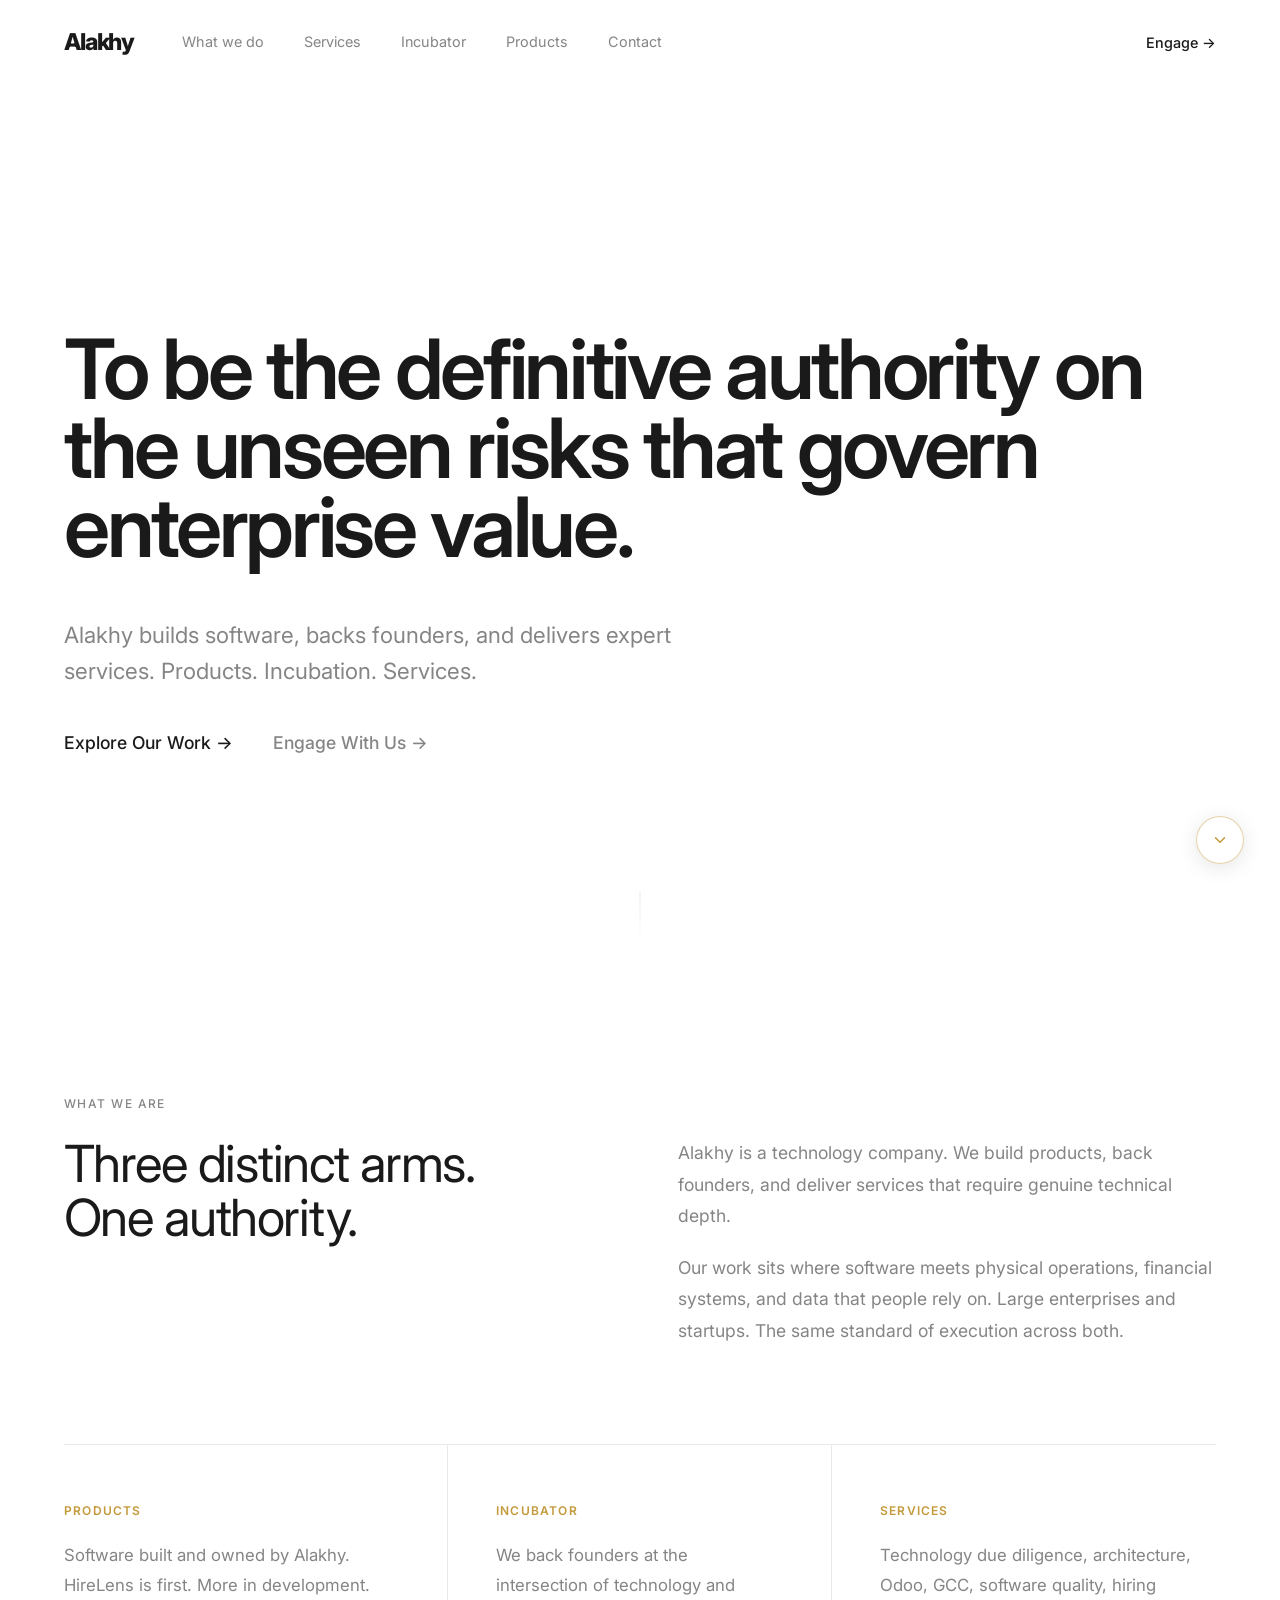
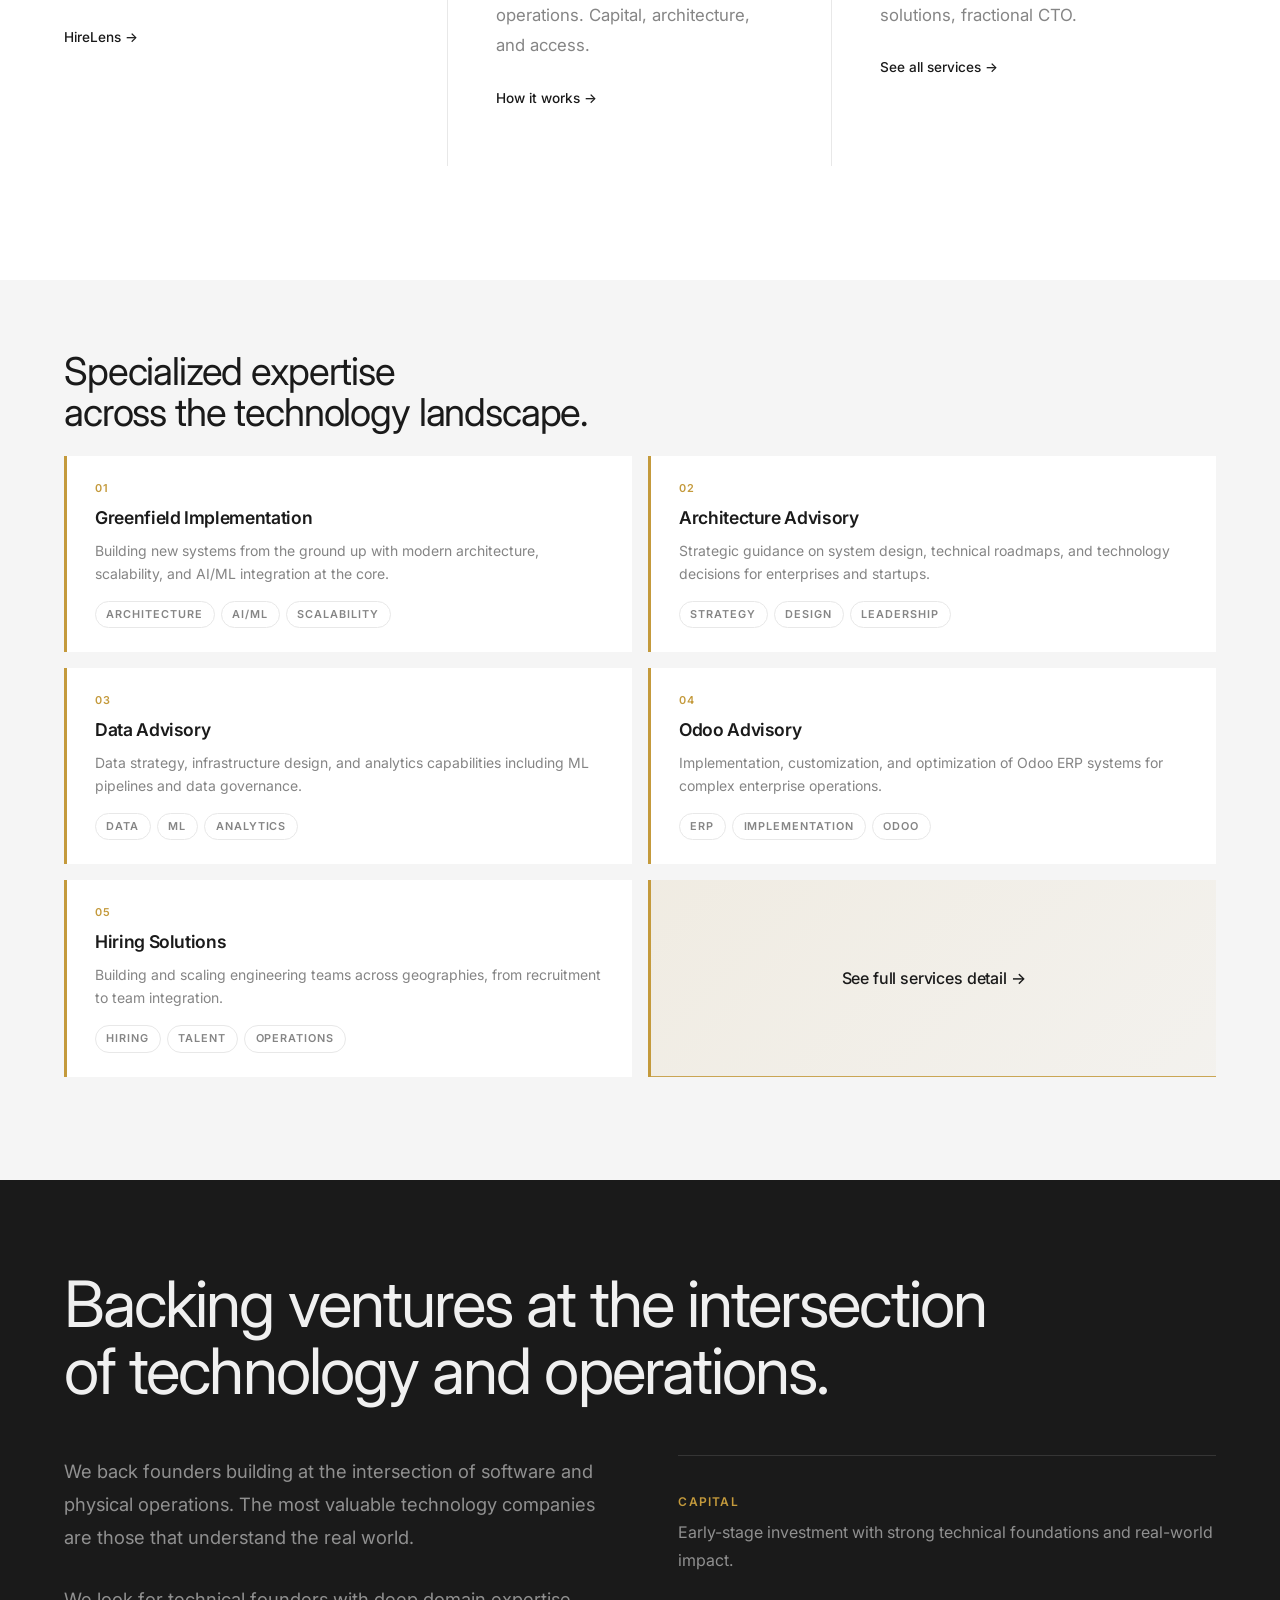
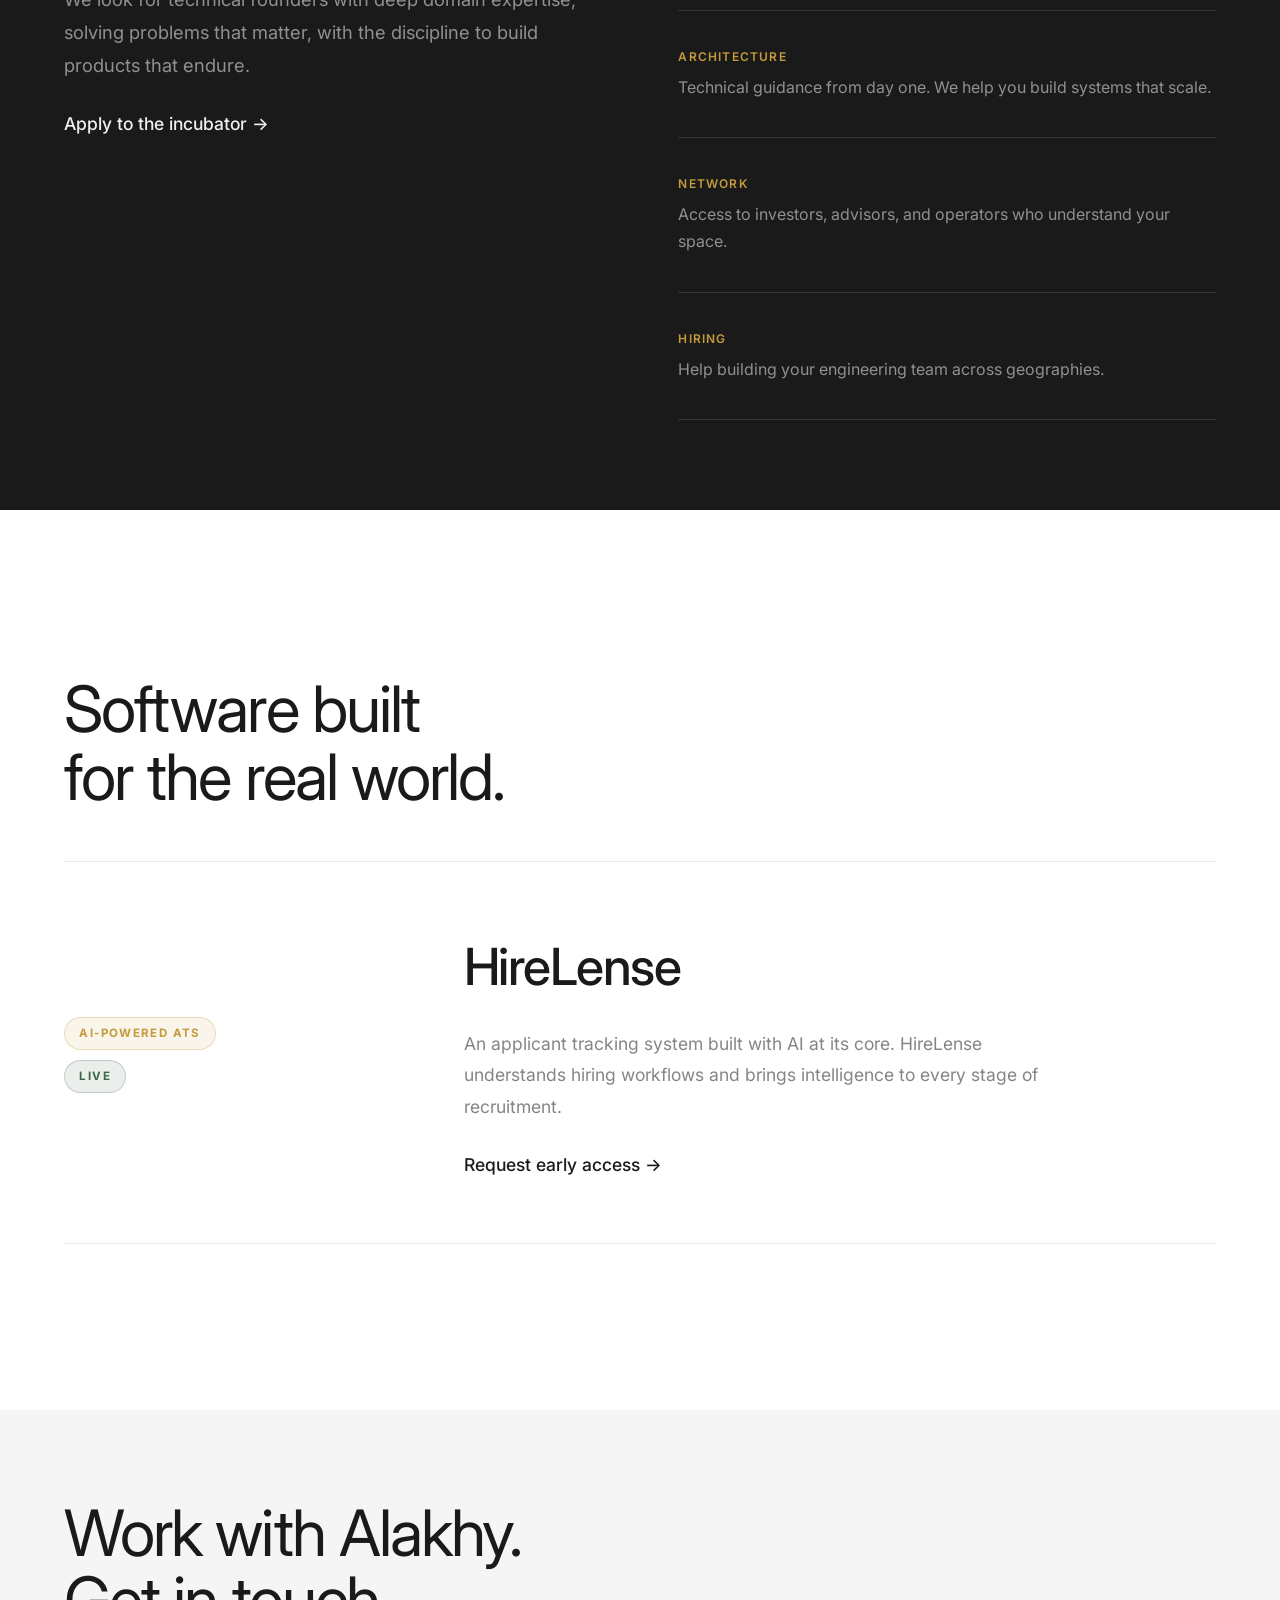
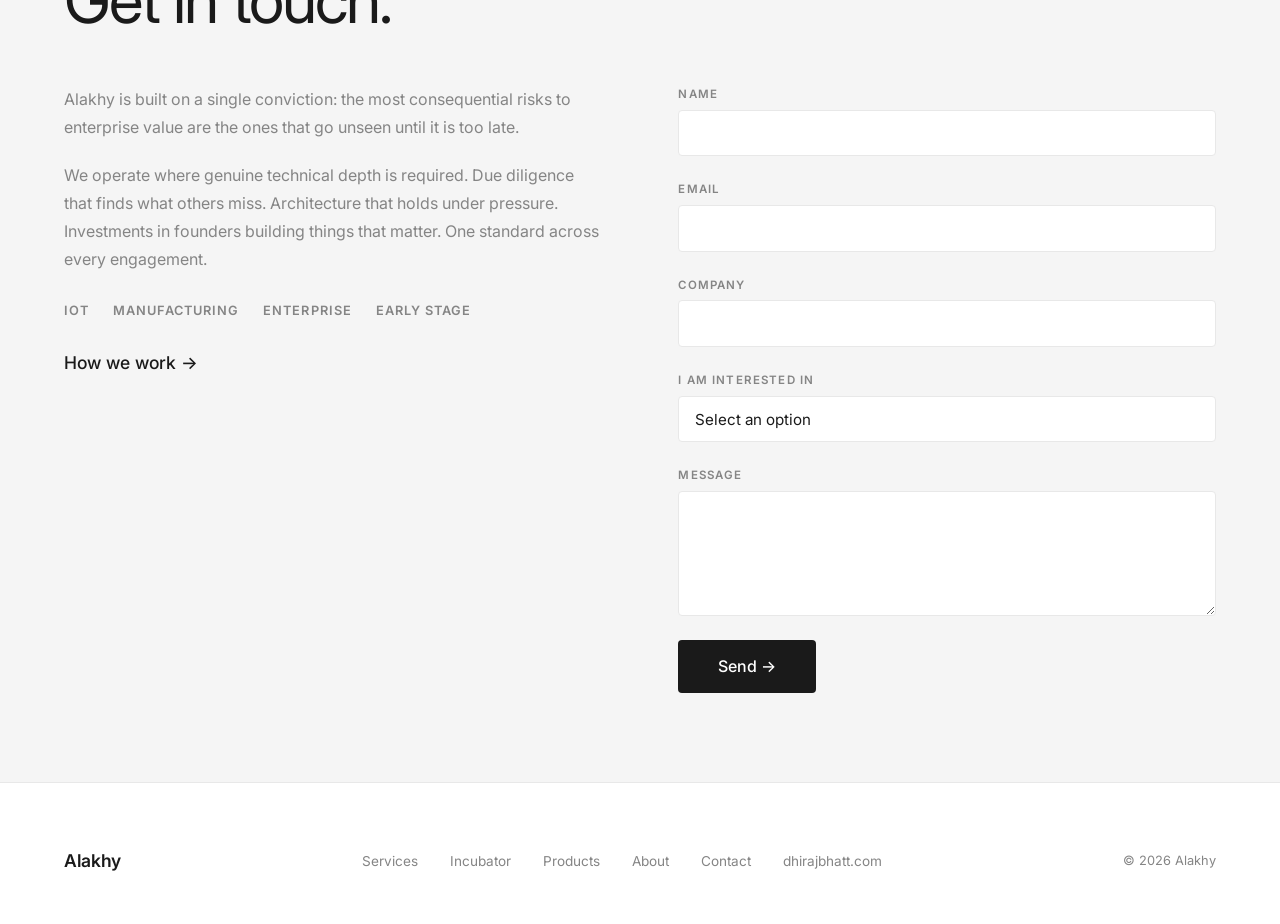
==== commit 70f476b7: "Rebuild site: multi-page structure, full-page scroll, nav animations - Converted single-page to mult" ====
--- a/index.html
+++ b/index.html
@@ -6,367 +6,227 @@
   <meta name="description" content="Alakhy. Technology company operating across products, incubation, and services.">
   <title>Alakhy</title>
 
-  <link rel="icon" href="data:image/svg+xml,<svg xmlns='http://www.w3.org/2000/svg' viewBox='0 0 32 32'><rect width='32' height='32' rx='6' fill='%23c49a3c'/><text x='16' y='23' font-family='Georgia,serif' font-size='20' font-weight='700' fill='white' text-anchor='middle'>A</text></svg>">
+  <link rel="icon" href="data:image/svg+xml,<svg xmlns='http://www.w3.org/2000/svg' viewBox='0 0 32 32'><rect width='32' height='32' rx='4' fill='%23c49a3c'/><text x='16' y='23' font-family='Arial,sans-serif' font-size='18' font-weight='700' fill='white' text-anchor='middle'>A</text></svg>">
+
   <link rel="preconnect" href="https://fonts.googleapis.com">
   <link rel="preconnect" href="https://fonts.gstatic.com" crossorigin>
-  <link href="https://fonts.googleapis.com/css2?family=Cormorant+Garamond:ital,wght@0,300;0,400;0,500;0,600;0,700;1,300;1,400;1,500&family=DM+Sans:opsz,wght@9..40,400;9..40,500&family=JetBrains+Mono:wght@400;500&display=swap" rel="stylesheet">
-  <link rel="stylesheet" href="assets/css/main.css">
+  <link href="https://fonts.googleapis.com/css2?family=Inter:wght@300;400;500;600&display=swap" rel="stylesheet">
+
+  <link rel="stylesheet" href="/assets/css/main.css">
 </head>
 <body>
 
-  <!-- NAV -->
-  <nav class="nav" id="mainNav">
-    <div class="nav-inner">
-      <a href="#" class="nav-logo">Alak<span class="logo-accent">hy</span></a>
-      <div class="nav-links" id="navLinks">
-        <a href="#what-we-are">What We Are</a>
-        <a href="#products">Products</a>
-        <a href="#services">Services</a>
-        <a href="#incubator">Incubator</a>
-        <a href="#contact">Contact</a>
-      </div>
-      <div class="nav-right">
-        <button class="theme-toggle" id="themeToggle" aria-label="Toggle theme">
-          <svg class="icon-sun" viewBox="0 0 24 24" stroke-linecap="round" stroke-linejoin="round">
-            <circle cx="12" cy="12" r="5"/>
-            <line x1="12" y1="1" x2="12" y2="3"/>
-            <line x1="12" y1="21" x2="12" y2="23"/>
-            <line x1="4.22" y1="4.22" x2="5.64" y2="5.64"/>
-            <line x1="18.36" y1="18.36" x2="19.78" y2="19.78"/>
-            <line x1="1" y1="12" x2="3" y2="12"/>
-            <line x1="21" y1="12" x2="23" y2="12"/>
-            <line x1="4.22" y1="19.78" x2="5.64" y2="18.36"/>
-            <line x1="18.36" y1="5.64" x2="19.78" y2="4.22"/>
-          </svg>
-          <svg class="icon-moon" viewBox="0 0 24 24" stroke-linecap="round" stroke-linejoin="round">
-            <path d="M21 12.79A9 9 0 1 1 11.21 3 7 7 0 0 0 21 12.79z"/>
-          </svg>
-        </button>
-        <a href="#contact" class="btn-primary">Engage With Us</a>
-        <button class="nav-toggle" id="navToggle" aria-label="Open menu" aria-expanded="false">
-          <span></span><span></span>
-        </button>
-      </div>
-    </div>
-  </nav>
-
-  <!-- Mobile menu -->
-  <div class="mobile-menu" id="mobileMenu">
-    <a href="#what-we-are">What We Are</a>
-    <a href="#products">Products</a>
-    <a href="#services">Services</a>
-    <a href="#incubator">Incubator</a>
-    <a href="#contact">Contact</a>
-    <a href="#contact" class="btn-primary">Engage With Us</a>
-  </div>
+  <div id="nav-root"></div>
 
   <main>
 
     <!-- HERO -->
-    <section class="hero">
-      <div class="hero-inner">
-        <h1 class="fade-up">
-          To be the definitive authority on the unseen technology risks that govern enterprise value.
-        </h1>
-        <p class="hero-sub fade-up delay-1">
-          We see what others miss. Technology company operating across products, incubation, and services. We architect systems where software meets real-world operations.
-        </p>
-        <div class="hero-ctas fade-up delay-2">
-          <a href="#what-we-are" class="btn-primary">Explore Our Work</a>
-          <a href="#contact" class="btn-outline">Engage With Us</a>
-        </div>
-      </div>
-    </section>
-
-    <div class="divider" aria-hidden="true"></div>
+    <section class="hero" id="hero">
+      <div class="container">
+        <h1 class="hero-h1">To be the definitive authority on the unseen  risks that govern enterprise value.</h1>
+        <p class="hero-sub">Alakhy builds software, backs founders, and delivers expert services. Products. Incubation. Services. </p>
+        <div class="hero-ctas">
+          <a href="#what-we-do" class="cta-link">Explore Our Work &rarr;</a>
+          <a href="#contact" class="cta-link cta-secondary">Engage With Us &rarr;</a>
+        </div>
+      </div>
+    </section>
 
     <!-- WHAT WE ARE -->
-    <section class="section" id="what-we-are">
-      <div class="section-inner">
-
-        <div class="asymmetric-header fade-up">
-          <div class="asymmetric-left">
-            <p class="eyebrow">What We Are</p>
-            <h2>Three distinct arms. One mission.</h2>
-          </div>
-          <div class="asymmetric-right">
-            <p class="body-large">
-              Alakhy is a technology company, not a consulting firm. We build systems where software meets physical operations, financial infrastructure, and data people depend on. Our work spans large enterprises and startups, guided by principles of calm execution, quality, and platforms that endure.
-            </p>
-            <p class="body-muted">
-              We operate across three distinct arms, each serving different needs in the technology landscape. Whether you are seeking innovative products, early-stage backing, or specialized services, we bring architecture, capital, and network to the table.
-            </p>
-          </div>
-        </div>
-
-        <div class="arms-grid">
-          <div class="arm-card fade-up">
-            <h3>Products</h3>
-            <p>Software built and owned by Alakhy. HireLense, our AI-powered applicant tracking system, is live. More products in development.</p>
-            <a href="#products" class="link-arrow">Learn more &rarr;</a>
-          </div>
-          <div class="arm-card fade-up delay-1">
-            <h3>Incubator</h3>
-            <p>We back early-stage ventures at the intersection of technology and real-world operations. Capital, architecture, hiring, and network.</p>
-            <a href="#incubator" class="link-arrow">Learn more &rarr;</a>
-          </div>
-          <div class="arm-card fade-up delay-2">
-            <h3>Services</h3>
-            <p>Greenfield implementation, architecture advisory, data strategy, Odoo advisory, and hiring solutions for enterprises and startups.</p>
-            <a href="#services" class="link-arrow">Learn more &rarr;</a>
-          </div>
-        </div>
-
-      </div>
-    </section>
-
-    <div class="divider" aria-hidden="true"></div>
+    <section class="section" id="what-we-do">
+      <div class="container">
+        <div class="section-label">What We Are</div>
+        <div class="what-header">
+          <h2 class="what-h2">Three distinct arms.<br>One authority.</h2>
+          <div class="what-right">
+            <p>Alakhy is a technology company. We build products, back founders, and deliver services that require genuine technical depth.</p>
+            <p>Our work sits where software meets physical operations, financial systems, and data that people rely on. Large enterprises and startups. The same standard of execution across both.</p>
+          </div>
+        </div>
+        <div class="arm-cards">
+          <div class="arm-card">
+            <div class="arm-card-label">Products</div>
+            <p>Software built and owned by Alakhy. HireLens is first. More in development.</p>
+            <a href="/products/" class="row-link">HireLens &rarr;</a>
+          </div>
+          <div class="arm-card">
+            <div class="arm-card-label">Incubator</div>
+            <p>We back founders at the intersection of technology and operations. Capital, architecture, and access.</p>
+            <a href="/incubator/" class="row-link">How it works &rarr;</a>
+          </div>
+          <div class="arm-card">
+            <div class="arm-card-label">Services</div>
+            <p>Technology due diligence, architecture, Odoo, GCC, software quality, hiring solutions, fractional CTO.</p>
+            <a href="/services/" class="row-link">See all services &rarr;</a>
+          </div>
+        </div>
+      </div>
+    </section>
+
+    <!-- SERVICES -->
+    <section class="section section-alt" id="services">
+      <div class="container">
+        <h2 class="section-h2">Specialized expertise<br>across the technology landscape.</h2>
+        <div class="svc-grid">
+
+          <div class="svc-card">
+            <p class="svc-num">01</p>
+            <h3 class="svc-title">Greenfield Implementation</h3>
+            <p class="svc-desc">Building new systems from the ground up with modern architecture, scalability, and AI/ML integration at the core.</p>
+            <div class="svc-tags"><span>Architecture</span><span>AI/ML</span><span>Scalability</span></div>
+          </div>
+
+          <div class="svc-card">
+            <p class="svc-num">02</p>
+            <h3 class="svc-title">Architecture Advisory</h3>
+            <p class="svc-desc">Strategic guidance on system design, technical roadmaps, and technology decisions for enterprises and startups.</p>
+            <div class="svc-tags"><span>Strategy</span><span>Design</span><span>Leadership</span></div>
+          </div>
+
+          <div class="svc-card">
+            <p class="svc-num">03</p>
+            <h3 class="svc-title">Data Advisory</h3>
+            <p class="svc-desc">Data strategy, infrastructure design, and analytics capabilities including ML pipelines and data governance.</p>
+            <div class="svc-tags"><span>Data</span><span>ML</span><span>Analytics</span></div>
+          </div>
+
+          <div class="svc-card">
+            <p class="svc-num">04</p>
+            <h3 class="svc-title">Odoo Advisory</h3>
+            <p class="svc-desc">Implementation, customization, and optimization of Odoo ERP systems for complex enterprise operations.</p>
+            <div class="svc-tags"><span>ERP</span><span>Implementation</span><span>Odoo</span></div>
+          </div>
+
+          <div class="svc-card">
+            <p class="svc-num">05</p>
+            <h3 class="svc-title">Hiring Solutions</h3>
+            <p class="svc-desc">Building and scaling engineering teams across geographies, from recruitment to team integration.</p>
+            <div class="svc-tags"><span>Hiring</span><span>Talent</span><span>Operations</span></div>
+          </div>
+
+          <div class="svc-cta">
+            <a href="/services/" class="cta-link">See full services detail &rarr;</a>
+          </div>
+
+        </div>
+      </div>
+    </section>
+
+    <!-- INCUBATOR -->
+    <section class="section section-dark" id="incubator">
+      <div class="container">
+        <h2 class="section-h2 h2-light">Backing ventures at the intersection<br>of technology and operations.</h2>
+        <div class="incubator-grid">
+          <div class="incubator-col">
+            <p class="incubator-body">
+              We back founders building at the intersection of software and physical operations. The most valuable technology companies are those that understand the real world.
+            </p>
+            <p class="incubator-body">
+              We look for technical founders with deep domain expertise, solving problems that matter, with the discipline to build products that endure.
+            </p>
+            <a href="#contact" class="cta-link cta-light">Apply to the incubator &rarr;</a>
+          </div>
+          <div class="incubator-col">
+            <div class="pillar">
+              <div class="pillar-label">Capital</div>
+              <p>Early-stage investment with strong technical foundations and real-world impact.</p>
+            </div>
+            <div class="pillar">
+              <div class="pillar-label">Architecture</div>
+              <p>Technical guidance from day one. We help you build systems that scale.</p>
+            </div>
+            <div class="pillar">
+              <div class="pillar-label">Network</div>
+              <p>Access to investors, advisors, and operators who understand your space.</p>
+            </div>
+            <div class="pillar">
+              <div class="pillar-label">Hiring</div>
+              <p>Help building your engineering team across geographies.</p>
+            </div>
+          </div>
+        </div>
+      </div>
+    </section>
 
     <!-- PRODUCTS -->
     <section class="section" id="products">
-      <div class="section-inner">
-
-        <p class="eyebrow fade-up">Our Products</p>
-        <h2 class="section-h2 fade-up delay-1">Software built for the real world.</h2>
-
-        <a href="#contact" class="product-card fade-up delay-1">
-          <div class="product-card-header">
-            <div>
-              <h3>HireLense</h3>
-              <div class="tags" style="margin-top: 0.75rem;">
-                <span class="tag tag-accent">AI-Powered ATS</span>
-                <span class="tag tag-live">Live</span>
-              </div>
-            </div>
-            <span class="product-arrow">&rarr;</span>
-          </div>
-          <p class="body-large">
-            An applicant tracking system built with AI at its core. HireLense understands hiring workflows and brings intelligence to every stage of recruitment.
-          </p>
-          <span class="btn-primary" style="pointer-events: none;">Request Early Access</span>
-        </a>
-
-      </div>
-    </section>
-
-    <div class="divider" aria-hidden="true"></div>
-
-    <!-- SERVICES -->
-    <section class="section" id="services">
-      <div class="section-inner">
-
-        <p class="eyebrow fade-up">Our Services</p>
-        <h2 class="section-h2 fade-up delay-1">Specialized expertise across the technology landscape.</h2>
-
-        <div class="services-grid">
-
-          <div class="service-item fade-up">
-            <p class="service-num">01</p>
-            <h3>Greenfield Implementation</h3>
-            <p>Building new systems from the ground up with modern architecture, scalability, and AI/ML integration at the core.</p>
-            <div class="tags">
-              <span class="tag">Architecture</span>
-              <span class="tag">AI/ML</span>
-              <span class="tag">Scalability</span>
-            </div>
-          </div>
-
-          <div class="service-item fade-up delay-1">
-            <p class="service-num">02</p>
-            <h3>Architecture Advisory</h3>
-            <p>Strategic guidance on system design, technical roadmaps, and technology decisions for enterprises and startups.</p>
-            <div class="tags">
-              <span class="tag">Strategy</span>
-              <span class="tag">Design</span>
-              <span class="tag">Leadership</span>
-            </div>
-          </div>
-
-          <div class="service-item fade-up delay-2">
-            <p class="service-num">03</p>
-            <h3>Data Advisory</h3>
-            <p>Data strategy, infrastructure design, and analytics capabilities including ML pipelines and data governance.</p>
-            <div class="tags">
-              <span class="tag">Data</span>
-              <span class="tag">ML</span>
-              <span class="tag">Analytics</span>
-            </div>
-          </div>
-
-          <div class="service-item fade-up">
-            <p class="service-num">04</p>
-            <h3>Odoo Advisory</h3>
-            <p>Implementation, customization, and optimization of Odoo ERP systems for complex enterprise operations.</p>
-            <div class="tags">
-              <span class="tag">ERP</span>
-              <span class="tag">Implementation</span>
-              <span class="tag">Odoo</span>
-            </div>
-          </div>
-
-          <div class="service-item fade-up delay-1">
-            <p class="service-num">05</p>
-            <h3>Hiring Solutions</h3>
-            <p>Building and scaling engineering teams across geographies, from recruitment to team integration.</p>
-            <div class="tags">
-              <span class="tag">Hiring</span>
-              <span class="tag">Talent</span>
-              <span class="tag">Operations</span>
-            </div>
-          </div>
-
-        </div>
-      </div>
-    </section>
-
-    <div class="divider" aria-hidden="true"></div>
-
-    <!-- INCUBATOR (dark section) -->
-    <section class="section section-dark" id="incubator">
-      <div class="section-inner">
-
-        <div class="incubator-grid">
-          <div class="incubator-left">
-            <p class="eyebrow eyebrow-dark fade-up">The Incubator</p>
-            <h2 class="fade-up delay-1">
-              Backing ventures at the intersection of technology and operations.
-            </h2>
-            <div class="incubator-pillars">
-              <div class="incubator-pillar fade-up delay-1">
-                <p class="eyebrow eyebrow-gold">Capital</p>
-                <p>We invest in early-stage ventures with strong technical foundations and real-world impact.</p>
-              </div>
-              <div class="incubator-pillar fade-up delay-2">
-                <p class="eyebrow eyebrow-gold">Architecture</p>
-                <p>Technical guidance from day one. We help you build systems that scale.</p>
-              </div>
-              <div class="incubator-pillar fade-up delay-1">
-                <p class="eyebrow eyebrow-gold">Network</p>
-                <p>Access to investors, advisors, and operators who understand your space.</p>
-              </div>
-              <div class="incubator-pillar fade-up delay-2">
-                <p class="eyebrow eyebrow-gold">Hiring</p>
-                <p>Help building your engineering team across geographies.</p>
-              </div>
-            </div>
-          </div>
-
-          <div class="incubator-right fade-up delay-2">
-            <p class="eyebrow eyebrow-dark">Investment Thesis</p>
-            <p class="body-large-dark">
-              We back founders building at the intersection of software and physical operations. The most valuable technology companies are those that understand the real world, where software meets customers, data, and infrastructure that people depend on.
-            </p>
-            <p class="body-dark">
-              We look for technical founders with deep domain expertise, solving problems that matter, with the discipline to build products that endure.
-            </p>
-            <a href="#contact" class="btn-primary" style="margin-top: 2.5rem; display: inline-block;">Apply to the Incubator</a>
-          </div>
-        </div>
-
-      </div>
-    </section>
-
-    <div class="divider" aria-hidden="true"></div>
+      <div class="container">
+        <h2 class="section-h2">Software built<br>for the real world.</h2>
+        <div class="product-row">
+          <div class="product-meta">
+            <span class="product-tag">AI-Powered ATS</span>
+            <span class="product-tag product-tag-live">Live</span>
+          </div>
+          <div class="product-body">
+            <h3 class="product-name">HireLense</h3>
+            <p>An applicant tracking system built with AI at its core. HireLense understands hiring workflows and brings intelligence to every stage of recruitment.</p>
+            <a href="#contact" class="cta-link">Request early access &rarr;</a>
+          </div>
+        </div>
+      </div>
+    </section>
 
     <!-- CONTACT -->
-    <section class="section" id="contact">
-      <div class="section-inner">
-
-        <div class="founder-grid">
-
-          <!-- The Principal -->
-          <div class="fade-up">
-            <p class="eyebrow">The Principal</p>
-            <h2 class="founder-name">Building the right things. At scale.</h2>
-            <p class="founder-bio">
-              The principal behind Alakhy works with founders, investors, and companies to design and build systems that endure. Platforms that scale. Architecture that holds under real-world pressure. Across Africa, South Asia, and globally.
-            </p>
-            <p class="founder-bio">
-              The work spans technology due diligence, architecture advisory, fractional CTO engagements, and hands-on platform delivery. The common thread is bringing the depth of someone who has actually built at scale, not just advised on it.
-            </p>
-
-            <div class="founder-creds">
-              <span class="cred-tag">CISSP</span>
-              <span class="cred-tag">CEH</span>
-              <span class="cred-tag">LPT</span>
-              <span class="cred-tag">20+ years</span>
-            </div>
-
-            <a href="https://dhirajbhatt.com" target="_blank" rel="noopener" class="founder-link">
-              dhirajbhatt.com &rarr;
-            </a>
-          </div>
-
-          <!-- Contact form -->
-          <div class="fade-up delay-1">
-            <p class="eyebrow">Get In Touch</p>
-            <form class="contact-form" id="contactForm" action="#" method="POST">
-              <div class="form-field">
+    <section class="section section-alt" id="contact">
+      <div class="container">
+        <h2 class="section-h2">Work with Alakhy.<br>Get in touch.</h2>
+        <div class="contact-grid">
+          <div class="contact-left">
+            <p class="contact-body">
+              Alakhy is built on a single conviction: the most consequential risks to enterprise value are the ones that go unseen until it is too late.
+            </p>
+            <p class="contact-body">
+              We operate where genuine technical depth is required. Due diligence that finds what others miss. Architecture that holds under pressure. Investments in founders building things that matter. One standard across every engagement.
+            </p>
+            <div class="creds">
+              <span>IoT</span>
+              <span>Manufacturing</span>
+              <span>Enterprise</span>
+              <span>Early Stage</span>
+            </div>
+            <a href="/#what-we-do" class="cta-link">How we work &rarr;</a>
+          </div>
+          <div class="contact-right">
+            <form class="form" id="contactForm" action="#" method="POST">
+              <div class="field">
                 <label for="fname">Name</label>
                 <input type="text" id="fname" name="name" required autocomplete="name">
               </div>
-              <div class="form-field">
+              <div class="field">
                 <label for="femail">Email</label>
                 <input type="email" id="femail" name="email" required autocomplete="email">
               </div>
-              <div class="form-field">
+              <div class="field">
                 <label for="fcompany">Company</label>
                 <input type="text" id="fcompany" name="company" autocomplete="organization">
               </div>
-              <div class="form-field">
+              <div class="field">
                 <label for="ftype">I am interested in</label>
-                <div class="select-wrap">
-                  <select id="ftype" name="engagementType" required>
-                    <option value="" disabled selected>Select an option</option>
-                    <option value="products">Products</option>
-                    <option value="incubator">Incubator</option>
-                    <option value="services">Services</option>
-                    <option value="other">Other</option>
-                  </select>
-                </div>
-              </div>
-              <div class="form-field">
+                <select id="ftype" name="engagementType" required>
+                  <option value="" disabled selected>Select an option</option>
+                  <option value="due-diligence">Technology due diligence</option>
+                  <option value="architecture">Architecture advisory</option>
+                  <option value="fractional-cto">Fractional CTO</option>
+                  <option value="products">Products</option>
+                  <option value="incubator">Incubator</option>
+                  <option value="other">Other</option>
+                </select>
+              </div>
+              <div class="field">
                 <label for="fmessage">Message</label>
                 <textarea id="fmessage" name="message" rows="4"></textarea>
               </div>
-              <button type="submit" class="btn-primary btn-full" id="sendBtn">Send Message</button>
+              <button type="submit" id="sendBtn">Send &rarr;</button>
             </form>
           </div>
-
-        </div>
-
+        </div>
       </div>
     </section>
 
   </main>
 
-  <div class="divider" aria-hidden="true"></div>
-
-  <!-- FOOTER -->
-  <footer class="footer">
-    <div class="footer-inner">
-      <div class="footer-brand">
-        <div class="nav-logo">Alak<span class="logo-accent">hy</span></div>
-        <p>Technology &#183; Products &#183; Incubation</p>
-      </div>
-      <div class="footer-links">
-        <p class="eyebrow">Quick Links</p>
-        <a href="#what-we-are">What We Are</a>
-        <a href="#products">Products</a>
-        <a href="#services">Services</a>
-        <a href="#incubator">Incubator</a>
-      </div>
-      <div class="footer-connect">
-        <p class="eyebrow">Connect</p>
-        <a href="#contact">Contact</a>
-        <a href="https://dhirajbhatt.com" target="_blank" rel="noopener">dhirajbhatt.com</a>
-      </div>
-    </div>
-    <div class="footer-base">
-      <p>&#169; 2026 Alakhy. All rights reserved.</p>
-    </div>
-  </footer>
-
-  <script src="assets/js/main.js"></script>
+  <div id="footer-root"></div>
+
+  <script src="/assets/js/main.js"></script>
 </body>
 </html>
--- a/assets/css/main.css
+++ b/assets/css/main.css
@@ -1,287 +1,169 @@
 /* ============================================================
    ALAKHY — main.css
-   Architectural Minimalism. Swiss Modernism with warm gold.
-   Apple-level quality: light, airy, generous whitespace.
+   Design reference: decode.agency
+   Clean, editorial, Swiss modernism. Inter + generous whitespace.
    ============================================================ */
 
-/* ── TOKENS ─────────────────────────────────────────────────── */
+/* ── TOKENS ── */
 :root {
-  /* Light mode */
-  --bg:         oklch(0.97 0.001 70);
-  --fg:         oklch(0.22 0.008 65);
-  --muted:      oklch(0.50 0.015 65);
-  --accent:     oklch(0.75 0.15 65);
-  --border:     oklch(0.92 0.003 70);
-  --card:       oklch(0.99 0 0);
-  --secondary:  oklch(0.93 0.002 70);
-
-  /* Dark canvas (incubator section and dark mode) */
-  --dark-bg:    oklch(0.12 0.005 65);
-  --dark-fg:    oklch(0.95 0.002 70);
-  --dark-muted: oklch(0.70 0.002 70);
-  --dark-card:  oklch(0.18 0.006 65);
-  --dark-border:oklch(1 0 0 / 12%);
-
-  /* Typography */
-  --serif: 'Cormorant Garamond', Georgia, serif;
-  --sans:  'DM Sans', system-ui, sans-serif;
-  --mono:  'JetBrains Mono', ui-monospace, monospace;
-
-  /* Layout */
-  --max:     1200px;
-  --pad:     clamp(1.25rem, 4vw, 3rem);
-  --section: clamp(6rem, 10vw, 10rem);
-  --ease:    cubic-bezier(0.16, 1, 0.3, 1);
-}
-
-/* Dark mode — system preference */
-@media (prefers-color-scheme: dark) {
-  :root:not([data-theme="light"]) {
-    --bg:        oklch(0.12 0.005 65);
-    --fg:        oklch(0.95 0.002 70);
-    --muted:     oklch(0.60 0.002 70);
-    --border:    oklch(1 0 0 / 12%);
-    --card:      oklch(0.18 0.006 65);
-    --secondary: oklch(0.22 0.006 65);
-  }
-}
-
-/* Dark mode — manual toggle */
-:root[data-theme="dark"] {
-  --bg:        oklch(0.12 0.005 65);
-  --fg:        oklch(0.95 0.002 70);
-  --muted:     oklch(0.60 0.002 70);
-  --border:    oklch(1 0 0 / 12%);
-  --card:      oklch(0.18 0.006 65);
-  --secondary: oklch(0.22 0.006 65);
-}
-
-/* ── RESET ───────────────────────────────────────────────────── */
+  --black:   #1a1a1a;
+  --white:   #ffffff;
+  --gold:    #c49a3c;
+  --muted:   #858585;
+  --border:  #e8e8e8;
+  --alt-bg:  #f5f5f5;
+  --dark-bg: #1a1a1a;
+  --dark-fg: #f0f0f0;
+  --dark-muted: #909090;
+
+  --font: 'Inter', system-ui, -apple-system, sans-serif;
+
+  --max: 1320px;
+  --pad: clamp(1.5rem, 5vw, 4rem);
+
+  --ease: cubic-bezier(0.16, 1, 0.3, 1);
+}
+
+/* ── RESET ── */
 *, *::before, *::after { box-sizing: border-box; margin: 0; padding: 0; }
 html {
-  color-scheme: light dark;
-  scroll-behavior: smooth;
   -webkit-font-smoothing: antialiased;
-  text-rendering: optimizeLegibility;
+  overflow-y: scroll;
 }
 img, svg { display: block; max-width: 100%; }
 a { color: inherit; text-decoration: none; }
 button { font: inherit; background: none; border: 0; cursor: pointer; }
-:focus-visible { outline: 2px solid var(--accent); outline-offset: 3px; }
+:focus-visible { outline: 2px solid var(--gold); outline-offset: 3px; }
 
 body {
-  font-family: var(--sans);
+  font-family: var(--font);
   font-size: 1rem;
   line-height: 1.6;
-  letter-spacing: -0.01em;
-  color: var(--fg);
-  background: var(--bg);
+  color: var(--black);
+  background: var(--white);
   overflow-x: hidden;
-}
-
-/* ── TYPE ────────────────────────────────────────────────────── */
-h1, h2, h3, h4 {
-  font-family: var(--serif);
-  font-weight: 400;
-  line-height: 1.08;
-  letter-spacing: -0.02em;
-}
-
-h1 { font-size: clamp(2.5rem, 5.5vw, 4.5rem); }
-h2 { font-size: clamp(2rem, 4vw, 3.5rem); }
-h3 { font-size: clamp(1.4rem, 2.5vw, 2rem); font-weight: 400; }
-
-.eyebrow {
-  font-family: var(--mono);
-  font-size: 0.72rem;
-  font-weight: 500;
-  text-transform: uppercase;
-  letter-spacing: 0.12em;
-  color: var(--muted);
-  display: block;
-  margin-bottom: 1rem;
-}
-.eyebrow-dark { color: oklch(0.55 0.002 70); }
-.eyebrow-gold { color: var(--accent); margin-bottom: 0.5rem; }
-
-.body-large {
-  font-size: clamp(1rem, 1.4vw, 1.125rem);
-  line-height: 1.75;
-  margin-bottom: 1.25rem;
-}
-.body-muted { color: var(--muted); line-height: 1.75; }
-.body-large-dark {
-  font-size: clamp(1rem, 1.4vw, 1.125rem);
-  line-height: 1.75;
-  color: var(--dark-fg);
-  margin-bottom: 1.5rem;
-}
-.body-dark { color: var(--dark-muted); line-height: 1.75; }
-.muted { color: var(--muted); }
-
-/* ── DIVIDER ─────────────────────────────────────────────────── */
-.divider {
-  height: 1px;
-  background: linear-gradient(to right, transparent, var(--accent), transparent);
-  opacity: 0.45;
-  margin: 0 var(--pad);
-}
-@media (prefers-color-scheme: dark) {
-  :root:not([data-theme="light"]) .divider { opacity: 0.25; }
-}
-:root[data-theme="dark"] .divider { opacity: 0.25; }
-
-/* ── BUTTONS ─────────────────────────────────────────────────── */
-.btn-primary {
-  border-radius: 100px;
-  font-family: var(--mono);
-  font-size: 0.8rem;
-  font-weight: 500;
-  letter-spacing: 0.06em;
-  text-transform: uppercase;
-  color: oklch(0.12 0.005 65);
-  background: var(--accent);
-  padding: 0.75rem 1.75rem;
-  display: inline-block;
-  border: none;
-  transition: background 0.2s var(--ease), transform 0.12s;
-  cursor: pointer;
-}
-.btn-primary:hover { background: oklch(0.68 0.16 65); }
-.btn-primary:active { transform: scale(0.97); }
-
-.btn-outline {
-  border-radius: 100px;
-  font-family: var(--mono);
-  font-size: 0.8rem;
-  font-weight: 500;
-  letter-spacing: 0.06em;
-  text-transform: uppercase;
-  color: var(--fg);
-  background: transparent;
-  padding: 0.75rem 1.75rem;
-  display: inline-block;
-  border: 1px solid var(--border);
-  transition: border-color 0.2s var(--ease), color 0.2s var(--ease), transform 0.12s;
-  cursor: pointer;
-}
-.btn-outline:hover { border-color: var(--accent); color: var(--accent); }
-.btn-outline:active { transform: scale(0.97); }
-
-.btn-full { width: 100%; text-align: center; }
-
-/* ── THEME TOGGLE ────────────────────────────────────────────── */
-.theme-toggle {
-  width: 36px;
-  height: 36px;
-  border-radius: 50%;
-  display: flex;
-  align-items: center;
-  justify-content: center;
-  color: var(--muted);
-  background: transparent;
-  border: 1px solid var(--border);
-  cursor: pointer;
-  transition: color 0.15s, background 0.15s;
-  flex-shrink: 0;
-}
-.theme-toggle:hover { color: var(--fg); background: var(--secondary); }
-.theme-toggle svg {
-  width: 15px;
-  height: 15px;
-  stroke: currentColor;
-  fill: none;
-  stroke-width: 1.5;
-}
-
-/* Light mode: show moon icon. Dark mode: show sun icon. */
-[data-theme="dark"] .icon-moon { display: none; }
-[data-theme="dark"] .icon-sun  { display: block; }
-[data-theme="light"] .icon-sun  { display: none; }
-[data-theme="light"] .icon-moon { display: block; }
-
-/* System fallback when no data-theme is set */
-@media (prefers-color-scheme: dark) {
-  :root:not([data-theme="light"]):not([data-theme="dark"]) .icon-moon { display: none; }
-  :root:not([data-theme="light"]):not([data-theme="dark"]) .icon-sun  { display: block; }
-}
-@media (prefers-color-scheme: light) {
-  :root:not([data-theme="light"]):not([data-theme="dark"]) .icon-sun  { display: none; }
-  :root:not([data-theme="light"]):not([data-theme="dark"]) .icon-moon { display: block; }
-}
-
-/* ── NAV ─────────────────────────────────────────────────────── */
-.nav {
-  position: sticky;
-  top: 0;
-  z-index: 200;
-  background: color-mix(in oklch, var(--bg) 92%, transparent);
-  backdrop-filter: blur(16px);
-  -webkit-backdrop-filter: blur(16px);
-  border-bottom: 1px solid transparent;
-  transition: border-color 0.25s;
-}
-.nav.pinned { border-bottom-color: var(--border); }
-
-.nav-inner {
+  padding-top: 80px; /* offset for fixed header */
+}
+
+/* ── CONTAINER ── */
+.container {
   max-width: var(--max);
   margin: 0 auto;
-  padding: 1.25rem var(--pad);
-  display: flex;
-  align-items: center;
-  justify-content: space-between;
-  gap: 2rem;
-}
-
-.nav-logo {
-  font-family: var(--serif);
-  font-size: 2.2rem;
-  font-weight: 700;
-  letter-spacing: -0.03em;
-  color: var(--fg);
+  padding-left: var(--pad);
+  padding-right: var(--pad);
+}
+
+/* ── HEADER / NAV ── */
+.header {
+  position: fixed;
+  top: 0;
+  left: 0;
+  right: 0;
+  z-index: 100;
+  background: var(--white);
+  border-bottom: 1px solid transparent;
+  transition: border-color 0.2s, box-shadow 0.2s;
+}
+.header.scrolled {
+  border-bottom-color: var(--border);
+  box-shadow: 0 2px 16px rgba(0,0,0,0.06);
+}
+
+.header-inner {
+  max-width: var(--max);
+  margin: 0 auto;
+  padding: 1.5rem var(--pad);
+  display: flex;
+  align-items: center;
+  gap: 3rem;
+}
+
+.logo {
+  font-size: 1.45rem;
+  font-weight: 800;
+  letter-spacing: -0.05em;
+  color: var(--black);
   flex-shrink: 0;
-  line-height: 1;
-}
-.logo-accent { color: var(--accent); }
+  transition: opacity 0.2s;
+}
+.logo:hover { opacity: 0.75; }
 
 .nav-links {
   display: flex;
   align-items: center;
-  gap: 2rem;
+  gap: 2.5rem;
+  flex: 1;
 }
 .nav-links a {
-  font-family: var(--sans);
-  font-size: 0.88rem;
-  color: var(--muted);
+  font-size: 0.9rem;
+  color: var(--muted);
+  padding: 0.3rem 0 0.45rem;
+  position: relative;
+  display: inline-block;
+  vertical-align: bottom;
+  /* spring easing for the lift — slight overshoot gives the pop */
+  transition: color 0.22s ease,
+              transform 0.4s cubic-bezier(0.34, 1.56, 0.64, 1);
+}
+
+.nav-links a:hover {
+  color: var(--black);
+  transform: translateY(-3px);
+}
+
+/* Gold underline: slides in on hover, persists on active */
+.nav-links a::after {
+  content: '';
+  position: absolute;
+  bottom: 0;
+  left: 0;
+  width: 100%;
+  height: 1.5px;
+  background: var(--gold);
+  transform: scaleX(0);
+  transform-origin: right;
+  transition: transform 0.36s cubic-bezier(0.76, 0, 0.24, 1);
+}
+.nav-links a:hover::after {
+  transform: scaleX(1);
+  transform-origin: left;
+}
+
+/* Active section: black underline, always visible */
+.nav-links a.nav-active {
+  color: var(--black);
+  font-weight: 500;
+}
+.nav-links a.nav-active::after {
+  background: var(--black);
+  transform: scaleX(1);
+  transform-origin: left;
+}
+
+.nav-cta {
+  font-size: 0.9rem;
+  font-weight: 500;
+  color: var(--black);
+  flex-shrink: 0;
   transition: color 0.15s;
 }
-.nav-links a:hover { color: var(--accent); }
-
-.nav-right {
-  display: flex;
-  align-items: center;
-  gap: 1rem;
-  flex-shrink: 0;
-}
+.nav-cta:hover { color: var(--gold); }
 
 /* Hamburger */
 .nav-toggle {
   display: none;
   flex-direction: column;
   gap: 5px;
-  width: 28px;
-  padding: 2px 0;
-  background: none;
-  border: none;
-  cursor: pointer;
+  width: 24px;
+  margin-left: auto;
 }
 .nav-toggle span {
   display: block;
   height: 1.5px;
-  background: var(--fg);
+  background: var(--black);
   transition: transform 0.3s var(--ease), opacity 0.2s;
 }
-.nav-toggle span:last-child { width: 60%; }
+.nav-toggle span:last-child { width: 65%; }
 .nav-toggle.open span:first-child { transform: translateY(3.25px) rotate(45deg); }
 .nav-toggle.open span:last-child  { transform: translateY(-3.25px) rotate(-45deg); width: 100%; }
 
@@ -289,492 +171,611 @@
 .mobile-menu {
   display: none;
   flex-direction: column;
-  padding: 1.5rem var(--pad) 2rem;
-  background: var(--bg);
+  padding: 2rem var(--pad);
+  background: var(--white);
   border-bottom: 1px solid var(--border);
-  gap: 1.25rem;
+  gap: 1.5rem;
 }
 .mobile-menu.open { display: flex; }
-.mobile-menu a {
-  font-size: 1rem;
-  color: var(--fg);
+.mobile-menu a { font-size: 1.1rem; color: var(--black); }
+.mobile-cta { font-weight: 500; color: var(--gold) !important; }
+
+/* ── SECTIONS ── */
+.section {
+  min-height: var(--vh, 100vh);
+  padding: clamp(4rem, 7vw, 7rem) 0;
+  display: flex;
+  align-items: center;
+}
+.section > .container { width: 100%; }
+.section-alt  { background: var(--alt-bg); }
+.section-dark { background: var(--dark-bg); color: var(--dark-fg); }
+
+/* Sub-pages: disable snap, natural height */
+.page-inner .section {
+  min-height: unset;
+  scroll-snap-align: none;
+}
+
+.section-label {
+  font-size: 0.75rem;
+  font-weight: 500;
+  text-transform: uppercase;
+  letter-spacing: 0.12em;
+  color: var(--muted);
+  margin-bottom: 1.5rem;
+}
+.section-label-dim { color: var(--dark-muted); }
+
+.section-h2 {
+  font-size: clamp(2.4rem, 5vw, 4.5rem);
+  font-weight: 400;
+  line-height: 1.05;
+  letter-spacing: -0.03em;
+  margin-bottom: clamp(2rem, 4vw, 3.5rem);
+}
+#services .section-h2 {
+  font-size: clamp(1.8rem, 3vw, 2.8rem);
+  margin-bottom: 1.5rem;
+}
+.h2-light { color: var(--dark-fg); }
+
+/* ── CTA LINKS ── */
+.cta-link {
+  display: inline-block;
+  font-size: 1.1rem;
+  font-weight: 500;
+  color: var(--black);
   transition: color 0.15s;
 }
-.mobile-menu a:hover { color: var(--accent); }
-.mobile-menu .btn-primary { align-self: flex-start; margin-top: 0.5rem; }
-
-/* ── SECTIONS ────────────────────────────────────────────────── */
-.section {
-  padding: var(--section) var(--pad);
-  scroll-margin-top: 72px;
-}
-.section-inner {
-  max-width: var(--max);
-  margin: 0 auto;
-}
-.section-h2 {
-  margin-bottom: clamp(3rem, 5vw, 5rem);
-}
-
-/* Asymmetric 40/60 header layout */
-.asymmetric-header {
-  display: grid;
-  grid-template-columns: 2fr 3fr;
-  gap: clamp(2rem, 5vw, 5rem);
-  align-items: start;
-  margin-bottom: clamp(4rem, 7vw, 7rem);
-}
-.asymmetric-right { padding-top: 0.5rem; }
-
-/* ── THREE ARMS ──────────────────────────────────────────────── */
-.arms-grid {
-  display: grid;
-  grid-template-columns: repeat(3, 1fr);
-  gap: 1.5rem;
-}
-.arm-card {
-  border: 1px solid var(--border);
-  border-radius: 0.75rem;
-  padding: clamp(1.75rem, 3vw, 2.75rem);
-  background: var(--card);
-  transition: box-shadow 0.25s var(--ease), transform 0.2s var(--ease);
-}
-.arm-card:hover {
-  box-shadow: 0 12px 40px oklch(0.22 0.008 65 / 0.08);
-  transform: translateY(-2px);
-}
-.arm-card h3 { margin-bottom: 1rem; }
-.arm-card p  { color: var(--muted); font-size: 0.9rem; line-height: 1.75; margin-bottom: 1.75rem; }
-
-.link-arrow {
-  font-family: var(--mono);
-  font-size: 0.78rem;
-  letter-spacing: 0.08em;
+.cta-link:hover { color: var(--gold); }
+.cta-light { color: var(--dark-fg); }
+.cta-light:hover { color: var(--gold); }
+
+/* ── FULLPAGE NAV ARROWS ── */
+.fp-nav {
+  position: fixed;
+  bottom: 2.25rem;
+  right: 2.25rem;
+  z-index: 150;
+  display: flex;
+  flex-direction: column;
+  align-items: center;
+  gap: 0.5rem;
+}
+
+.fp-arrow {
+  width: 48px;
+  height: 48px;
+  border-radius: 50%;
+  border: 1.5px solid rgba(196, 154, 60, 0.45);
+  background: rgba(255, 255, 255, 0.85);
+  backdrop-filter: blur(10px);
+  -webkit-backdrop-filter: blur(10px);
+  color: var(--gold);
+  display: flex;
+  align-items: center;
+  justify-content: center;
+  cursor: pointer;
+  box-shadow: 0 4px 20px rgba(0, 0, 0, 0.1);
+  transition: background 0.22s, border-color 0.22s, color 0.22s, box-shadow 0.22s;
+  opacity: 0;
+  pointer-events: none;
+  transform: scale(0.88);
+  transition: opacity 0.3s, transform 0.3s, background 0.22s, border-color 0.22s, color 0.22s;
+}
+.fp-arrow.visible {
+  opacity: 1;
+  pointer-events: auto;
+  transform: scale(1);
+}
+.fp-arrow:hover {
+  background: var(--gold);
+  border-color: var(--gold);
+  color: var(--white);
+  box-shadow: 0 6px 24px rgba(196, 154, 60, 0.35);
+}
+.fp-arrow:active { transform: scale(0.94); }
+
+.fp-arrow svg {
+  width: 18px;
+  height: 18px;
+  display: block;
+  flex-shrink: 0;
+}
+
+/* Bounce animations */
+@keyframes fp-bounce-down {
+  0%, 100% { transform: translateY(0); }
+  50%       { transform: translateY(5px); }
+}
+@keyframes fp-bounce-up {
+  0%, 100% { transform: translateY(0); }
+  50%       { transform: translateY(-5px); }
+}
+.fp-down.visible svg { animation: fp-bounce-down 1.6s ease-in-out infinite; }
+.fp-up.visible   svg { animation: fp-bounce-up   1.6s ease-in-out infinite; }
+
+/* Dark section — invert arrow background so it stays readable */
+.fp-arrow.dark-bg {
+  background: rgba(26, 26, 26, 0.82);
+  border-color: rgba(196, 154, 60, 0.5);
+}
+.fp-arrow.dark-bg:hover {
+  background: var(--gold);
+  border-color: var(--gold);
+}
+
+@media (max-width: 600px) {
+  .fp-nav { bottom: 1.25rem; right: 1.25rem; }
+  .fp-arrow { width: 40px; height: 40px; }
+  .fp-arrow svg { width: 15px; height: 15px; }
+}
+
+/* ── SECTION INDICATOR ── */
+.section-indicator {
+  position: fixed;
+  right: 2rem;
+  top: 50%;
+  transform: translateY(-50%);
+  background: var(--black);
+  color: var(--white);
+  font-size: 0.68rem;
+  font-weight: 600;
   text-transform: uppercase;
-  color: var(--accent);
-  display: inline-flex;
-  align-items: center;
-  gap: 0.4rem;
-  transition: gap 0.2s var(--ease);
-}
-.link-arrow:hover { gap: 0.75rem; }
-
-/* ── PRODUCTS ────────────────────────────────────────────────── */
-.product-card {
-  display: block;
-  border: 1px solid var(--border);
-  border-radius: 1.5rem;
-  padding: clamp(2.5rem, 5vw, 4rem);
-  background: var(--card);
-  transition: box-shadow 0.25s var(--ease), transform 0.2s var(--ease);
-  text-decoration: none;
-  color: inherit;
-}
-.product-card:hover {
-  box-shadow: 0 20px 60px oklch(0.22 0.008 65 / 0.1);
-  transform: translateY(-2px);
-}
-.product-card-header {
-  display: flex;
-  align-items: flex-start;
-  justify-content: space-between;
-  gap: 1rem;
-  margin-bottom: 2rem;
-}
-.product-card-header h3 { margin-bottom: 0; }
-.product-card .body-large { color: var(--muted); margin-bottom: 2rem; }
-
-.product-arrow {
-  font-family: var(--serif);
-  font-size: 2rem;
-  color: var(--accent);
-  line-height: 1;
-  flex-shrink: 0;
-  transition: transform 0.2s var(--ease);
-}
-.product-card:hover .product-arrow { transform: translateX(4px); }
-
-.tag {
-  font-family: var(--mono);
-  font-size: 0.7rem;
-  font-weight: 500;
-  letter-spacing: 0.1em;
-  text-transform: uppercase;
-  padding: 0.3rem 0.75rem;
+  letter-spacing: 0.12em;
+  padding: 0.45rem 1rem;
   border-radius: 100px;
-  display: inline-block;
-}
-.tag-accent { background: oklch(0.75 0.15 65 / 0.12); color: var(--accent); }
-.tag-live   { background: oklch(0.75 0.85 145 / 0.12); color: oklch(0.45 0.18 145); }
-.tags { display: flex; flex-wrap: wrap; gap: 0.5rem; }
-.tags .tag { background: var(--secondary); color: var(--muted); }
-@media (prefers-color-scheme: dark) {
-  :root:not([data-theme="light"]) .tags .tag { background: oklch(0.25 0.006 65); }
-}
-:root[data-theme="dark"] .tags .tag { background: oklch(0.25 0.006 65); }
-
-/* ── SERVICES ────────────────────────────────────────────────── */
-.services-grid {
-  display: grid;
-  grid-template-columns: repeat(3, 1fr);
-  gap: clamp(2.5rem, 4vw, 4rem) clamp(1.5rem, 3vw, 3rem);
-}
-.service-item {
-  border-left: 2px solid var(--accent);
-  padding-left: clamp(1rem, 2vw, 1.5rem);
-}
-.service-num {
-  font-family: var(--mono);
-  font-size: 0.72rem;
-  font-weight: 500;
-  color: var(--accent);
-  margin-bottom: 0.6rem;
-}
-.service-item h3 { font-size: clamp(1.1rem, 1.8vw, 1.5rem); margin-bottom: 0.75rem; }
-.service-item p  { font-size: 0.9rem; line-height: 1.75; color: var(--muted); }
-.service-item .tags { margin-top: 1.25rem; }
-
-/* ── INCUBATOR (always dark) ─────────────────────────────────── */
-.section-dark {
-  background: var(--dark-bg);
-  color: var(--dark-fg);
-}
-
-.incubator-grid {
-  display: grid;
-  grid-template-columns: 1fr 1fr;
-  gap: clamp(3rem, 6vw, 6rem);
-  align-items: start;
-}
-
-.incubator-left h2 {
-  color: var(--dark-fg);
+  opacity: 0;
+  transition: opacity 0.3s;
+  pointer-events: none;
+  z-index: 200;
+  white-space: nowrap;
+}
+.section-indicator.visible { opacity: 1; }
+
+/* ── HERO ── */
+.hero {
+  min-height: var(--vh, 100vh);
+  padding: clamp(5rem, 10vw, 10rem) 0 clamp(4rem, 8vw, 8rem);
+  display: flex;
+  flex-direction: column;
+  justify-content: center;
+  position: relative;
+}
+.hero > .container { width: 100%; }
+
+/* Scroll cue */
+.hero::after {
+  content: '';
+  position: absolute;
+  bottom: 2.5rem;
+  left: 50%;
+  transform: translateX(-50%);
+  width: 1px;
+  height: 3rem;
+  background: linear-gradient(to bottom, var(--border), transparent);
+}
+
+.hero-h1 {
+  font-size: clamp(2.8rem, 6.5vw, 6.5rem);
+  font-weight: 600;
+  line-height: 0.95;
+  letter-spacing: -0.04em;
+  color: var(--black);
+  margin-bottom: clamp(2rem, 4vw, 4rem);
+}
+
+.hero-sub {
+  font-size: clamp(1.1rem, 2vw, 1.4rem);
+  line-height: 1.6;
+  color: var(--muted);
+  max-width: 640px;
   margin-bottom: 2.5rem;
 }
 
-.incubator-pillars {
-  display: grid;
-  grid-template-columns: 1fr 1fr;
-  gap: 2rem 1.5rem;
-}
-.incubator-pillar p { font-size: 0.9rem; line-height: 1.75; color: var(--dark-muted); }
-
-.incubator-right { padding-top: 2.5rem; }
-.incubator-right > .eyebrow { margin-bottom: 1.5rem; }
-
-/* ── FOUNDER + CONTACT ───────────────────────────────────────── */
-.founder-grid {
+/* ── HERO CTAs ── */
+.hero-ctas {
+  display: flex;
+  align-items: center;
+  gap: 2.5rem;
+  flex-wrap: wrap;
+}
+.cta-secondary { color: var(--muted); }
+.cta-secondary:hover { color: var(--black); }
+
+/* ── WHAT WE ARE ── */
+.what-header {
   display: grid;
   grid-template-columns: 1fr 1fr;
   gap: clamp(3rem, 6vw, 7rem);
   align-items: start;
-}
-
-.founder-name {
-  font-family: var(--serif);
-  font-size: clamp(2rem, 4vw, 3.5rem);
+  margin-bottom: clamp(3.5rem, 6vw, 6rem);
+}
+.what-h2 {
+  font-size: clamp(2.2rem, 4vw, 3.8rem);
   font-weight: 400;
-  line-height: 1.08;
-  margin-bottom: 0.5rem;
-}
-
-.founder-role {
-  font-family: var(--mono);
-  font-size: 0.78rem;
+  line-height: 1.05;
+  letter-spacing: -0.03em;
+}
+.what-right p {
+  font-size: 1.1rem;
+  color: var(--muted);
+  line-height: 1.8;
+  margin-bottom: 1.25rem;
+}
+
+/* Three arm cards */
+.arm-cards {
+  display: grid;
+  grid-template-columns: repeat(3, 1fr);
+  gap: 0;
+  border-top: 1px solid var(--border);
+}
+.arm-card {
+  padding: 3.5rem 3rem 3.5rem 0;
+  border-right: 1px solid var(--border);
+}
+.arm-card:last-child { border-right: 0; padding-right: 0; }
+.arm-card:not(:first-child) { padding-left: 3rem; }
+.arm-card-label {
+  font-size: 0.75rem;
+  font-weight: 600;
   text-transform: uppercase;
   letter-spacing: 0.1em;
-  color: var(--accent);
+  color: var(--gold);
+  margin-bottom: 1.25rem;
+}
+.arm-card p {
+  font-size: 1.05rem;
+  color: var(--muted);
+  line-height: 1.8;
+  margin-bottom: 1.5rem;
+}
+.row-link {
+  font-size: 0.85rem;
+  font-weight: 500;
+  color: var(--black);
+  transition: color 0.15s;
+}
+.row-link:hover { color: var(--gold); }
+
+/* ── SERVICES ── */
+
+/* Services section — tighter vertical padding so all cards + CTA fit in one screen */
+#services.section {
+  padding: clamp(3rem, 4vw, 4.5rem) 0;
+}
+
+/* Override global h3 inside service cards */
+.svc-card h3 {
+  font-size: 1.1rem;
+  font-weight: 600;
+}
+
+/* ── SERVICE CARDS (numbered grid) ── */
+.svc-grid {
+  display: grid;
+  grid-template-columns: repeat(2, 1fr);
+  gap: 1rem;
   margin-bottom: 2rem;
 }
-
-.founder-bio {
-  font-size: clamp(0.95rem, 1.2vw, 1.05rem);
+.svc-card {
+  background: var(--white);
+  padding: 1.5rem 1.75rem;
+  border-left: 3px solid var(--gold);
+}
+.svc-card:hover { background: var(--white); }
+.svc-num {
+  font-size: 0.68rem;
+  font-weight: 600;
+  color: var(--gold);
+  letter-spacing: 0.08em;
+  margin-bottom: 0.6rem;
+}
+.svc-title {
+  font-size: 1.1rem;
+  font-weight: 600;
+  letter-spacing: -0.02em;
+  margin-bottom: 0.6rem;
+  line-height: 1.25;
+}
+.svc-desc {
+  font-size: 0.875rem;
+  color: var(--muted);
+  line-height: 1.65;
+  margin-bottom: 1rem;
+}
+.svc-tags {
+  display: flex;
+  flex-wrap: wrap;
+  gap: 0.4rem;
+}
+.svc-tags span {
+  font-size: 0.68rem;
+  font-weight: 600;
+  text-transform: uppercase;
+  letter-spacing: 0.09em;
+  color: var(--muted);
+  background: var(--white);
+  border: 1px solid var(--border);
+  padding: 0.25rem 0.65rem;
+  border-radius: 100px;
+}
+.svc-cta {
+  display: flex;
+  align-items: center;
+  justify-content: center;
+  background: linear-gradient(135deg, rgba(196,154,60,0.10) 0%, rgba(196,154,60,0.04) 100%);
+  border-left: 3px solid var(--gold);
+  cursor: pointer;
+  transition: background 0.3s ease, box-shadow 0.3s ease;
+  position: relative;
+  overflow: hidden;
+}
+
+/* Shimmer fill on hover */
+.svc-cta::before {
+  content: '';
+  position: absolute;
+  inset: 0;
+  background: var(--gold);
+  transform: translateY(100%);
+  transition: transform 0.4s cubic-bezier(0.76, 0, 0.24, 1);
+  z-index: 0;
+}
+.svc-cta:hover::before { transform: translateY(0); }
+
+.svc-cta a {
+  position: relative;
+  z-index: 1;
+  font-size: 1rem;
+  font-weight: 500;
+  color: var(--black);
+  letter-spacing: -0.01em;
+  transition: color 0.3s ease;
+  text-align: center;
+  line-height: 1.5;
+}
+.svc-cta:hover a { color: var(--white); }
+
+/* Override the global cta-link hover so gold fill + white text wins */
+.svc-cta:hover a.cta-link { color: var(--white); }
+
+@media (max-width: 720px) {
+  .svc-grid { grid-template-columns: 1fr; }
+}
+
+/* ── INCUBATOR ── */
+.incubator-grid {
+  display: grid;
+  grid-template-columns: 1fr 1fr;
+  gap: clamp(3rem, 6vw, 7rem);
+  align-items: start;
+}
+.incubator-body {
+  font-size: 1.15rem;
+  line-height: 1.8;
+  color: var(--dark-muted);
+  margin-bottom: 1.75rem;
+}
+.pillar {
+  padding: 2.25rem 0;
+  border-bottom: 1px solid oklch(1 0 0 / 12%);
+}
+.pillar:first-child { border-top: 1px solid oklch(1 0 0 / 12%); }
+.pillar-label {
+  font-size: 0.75rem;
+  font-weight: 600;
+  text-transform: uppercase;
+  letter-spacing: 0.1em;
+  color: var(--gold);
+  margin-bottom: 0.5rem;
+}
+.pillar p {
+  font-size: 1rem;
+  color: var(--dark-muted);
+  line-height: 1.7;
+}
+
+/* ── PRODUCTS ── */
+.product-row {
+  display: grid;
+  grid-template-columns: 320px 1fr;
+  gap: 5rem;
+  padding: 4rem 0;
+  border-top: 1px solid var(--border);
+  border-bottom: 1px solid var(--border);
+  align-items: center;
+}
+.product-meta {
+  display: flex;
+  flex-direction: column;
+  gap: 0.6rem;
+  padding-top: 0.3rem;
+}
+.product-tag {
+  display: inline-block;
+  font-size: 0.72rem;
+  font-weight: 700;
+  text-transform: uppercase;
+  letter-spacing: 0.12em;
+  color: var(--gold);
+  background: rgba(196,154,60,0.1);
+  padding: 0.4rem 0.9rem;
+  border-radius: 100px;
+  border: 1px solid rgba(196,154,60,0.3);
+  width: fit-content;
+}
+.product-tag-live {
+  color: #3a6647;
+  background: rgba(58,102,71,0.1);
+  border-color: rgba(58,102,71,0.25);
+}
+.product-name {
+  font-size: clamp(2rem, 4vw, 3.5rem);
+  font-weight: 500;
+  letter-spacing: -0.03em;
+  margin-bottom: 1.25rem;
+}
+.product-body p {
+  font-size: 1.1rem;
+  color: var(--muted);
+  line-height: 1.8;
+  max-width: 580px;
+  margin-bottom: 1.75rem;
+}
+
+/* ── CONTACT ── */
+.contact-grid {
+  display: grid;
+  grid-template-columns: 1fr 1fr;
+  gap: clamp(3rem, 6vw, 7rem);
+  align-items: start;
+}
+.contact-body {
+  font-size: 1rem;
   line-height: 1.75;
   color: var(--muted);
-  margin-bottom: 2rem;
-}
-
-.founder-career {
-  display: flex;
-  flex-direction: column;
-  gap: 0;
-  margin-bottom: 1.75rem;
-}
-
-.founder-career-item {
-  display: flex;
-  justify-content: space-between;
-  align-items: baseline;
-  gap: 1rem;
-  padding: 0.65rem 0;
-  border-bottom: 1px solid var(--border);
-  font-size: 0.88rem;
-}
-.founder-career-item:first-child { border-top: 1px solid var(--border); }
-.founder-career-item .org { font-weight: 500; color: var(--fg); }
-.founder-career-item .years {
-  font-family: var(--mono);
-  font-size: 0.72rem;
-  color: var(--muted);
-  white-space: nowrap;
-  flex-shrink: 0;
-}
-
-.founder-edu {
-  margin-bottom: 1.5rem;
-}
-.founder-edu-item {
-  font-size: 0.85rem;
-  color: var(--muted);
-  line-height: 1.6;
-  margin-bottom: 0.25rem;
-}
-
-.founder-creds {
+  margin-bottom: 1.25rem;
+}
+.creds {
   display: flex;
   flex-wrap: wrap;
-  gap: 0.5rem;
-  margin-bottom: 1.75rem;
-}
-
-.cred-tag {
-  font-family: var(--mono);
-  font-size: 0.68rem;
+  gap: 0.75rem 1.5rem;
+  margin: 1.75rem 0;
+  font-size: 0.8rem;
+  font-weight: 600;
   text-transform: uppercase;
   letter-spacing: 0.08em;
-  padding: 0.3rem 0.8rem;
+  color: var(--muted);
+}
+
+/* Form */
+.form {
+  display: flex;
+  flex-direction: column;
+  gap: 1.5rem;
+}
+.field {
+  display: flex;
+  flex-direction: column;
+  gap: 0.4rem;
+}
+.field label {
+  font-size: 0.72rem;
+  font-weight: 600;
+  text-transform: uppercase;
+  letter-spacing: 0.1em;
+  color: var(--muted);
+}
+.field input,
+.field textarea,
+.field select {
+  font-family: var(--font);
+  font-size: 0.95rem;
+  color: var(--black);
+  background: var(--white);
   border: 1px solid var(--border);
-  color: var(--muted);
-  border-radius: 100px;
-}
-
-.founder-link {
-  display: inline-flex;
-  align-items: center;
-  gap: 0.5rem;
-  font-family: var(--mono);
-  font-size: 0.78rem;
-  text-transform: uppercase;
-  letter-spacing: 0.08em;
-  color: var(--accent);
-  transition: gap 0.2s var(--ease);
-}
-.founder-link:hover { gap: 0.75rem; }
-
-/* Contact form (right column of founder grid) */
-.contact-form {
-  display: flex;
-  flex-direction: column;
-  gap: 1.25rem;
-}
-.form-field {
-  display: flex;
-  flex-direction: column;
-  gap: 0.5rem;
-}
-.form-field label {
-  font-family: var(--mono);
-  font-size: 0.7rem;
-  font-weight: 500;
-  text-transform: uppercase;
-  letter-spacing: 0.12em;
-  color: var(--muted);
-}
-.form-field input,
-.form-field textarea {
-  font-family: var(--sans);
-  font-size: 0.95rem;
-  color: var(--fg);
-  background: var(--bg);
-  border: 1px solid var(--border);
-  padding: 0.75rem 1rem;
+  padding: 0.8rem 1rem;
   width: 100%;
+  border-radius: 4px;
   outline: none;
-  border-radius: 0.5rem;
   transition: border-color 0.15s;
-}
-.form-field input:focus,
-.form-field textarea:focus { border-color: var(--accent); }
-.form-field textarea { resize: vertical; min-height: 7rem; line-height: 1.6; }
-
-.select-wrap { position: relative; }
-.select-wrap::after {
-  content: '';
-  position: absolute;
-  right: 1rem;
-  top: 50%;
-  transform: translateY(-50%);
-  width: 0; height: 0;
-  border-left: 4px solid transparent;
-  border-right: 4px solid transparent;
-  border-top: 5px solid var(--muted);
-  pointer-events: none;
-}
-.select-wrap select {
-  font-family: var(--sans);
-  font-size: 0.95rem;
-  color: var(--fg);
-  background: var(--bg);
-  border: 1px solid var(--border);
-  padding: 0.75rem 2.5rem 0.75rem 1rem;
-  width: 100%;
-  outline: none;
-  border-radius: 0.5rem;
   appearance: none;
   -webkit-appearance: none;
+}
+.field input:focus,
+.field textarea:focus,
+.field select:focus { border-color: var(--black); }
+.field textarea { resize: vertical; min-height: 7rem; line-height: 1.6; }
+
+.form button[type="submit"] {
+  align-self: flex-start;
+  font-size: 1rem;
+  font-weight: 500;
+  color: var(--white);
+  background: var(--black);
+  padding: 0.85rem 2.5rem;
+  border-radius: 4px;
+  transition: background 0.15s;
   cursor: pointer;
-  transition: border-color 0.15s;
-}
-.select-wrap select:focus { border-color: var(--accent); }
-
-/* ── FOOTER ──────────────────────────────────────────────────── */
+}
+.form button[type="submit"]:hover { background: var(--gold); }
+
+/* ── FOOTER ── */
 .footer {
-  padding: clamp(3rem, 5vw, 5rem) var(--pad) 2rem;
-  background: var(--secondary);
-}
-@media (prefers-color-scheme: dark) {
-  :root:not([data-theme="light"]) .footer { background: oklch(0.15 0.005 65); }
-}
-:root[data-theme="dark"] .footer { background: oklch(0.15 0.005 65); }
-
+  padding: 4rem 0 3rem;
+  border-top: 1px solid var(--border);
+}
 .footer-inner {
-  max-width: var(--max);
-  margin: 0 auto;
-  display: grid;
-  grid-template-columns: 2fr 1fr 1fr;
-  gap: 3rem;
-  margin-bottom: 3rem;
-}
-.footer-brand .nav-logo { margin-bottom: 0.5rem; font-size: 1.6rem; font-weight: 600; }
-.footer-brand p { font-size: 0.88rem; color: var(--muted); }
-.footer-links, .footer-connect {
-  display: flex;
-  flex-direction: column;
-  gap: 0.6rem;
-}
-.footer-links a, .footer-connect a {
-  font-size: 0.88rem;
+  display: flex;
+  align-items: center;
+  justify-content: space-between;
+  gap: 2rem;
+  flex-wrap: wrap;
+}
+.footer-brand {
+  font-size: 1.1rem;
+  font-weight: 600;
+  letter-spacing: -0.02em;
+}
+.footer-links {
+  display: flex;
+  flex-wrap: wrap;
+  gap: 0.5rem 2rem;
+}
+.footer-links a {
+  font-size: 0.85rem;
   color: var(--muted);
   transition: color 0.15s;
 }
-.footer-links a:hover, .footer-connect a:hover { color: var(--accent); }
-.footer-base {
-  max-width: var(--max);
-  margin: 0 auto;
-  padding-top: 2rem;
-  border-top: 1px solid var(--border);
-}
-.footer-base p { font-size: 0.82rem; color: var(--muted); }
-
-/* ── ANIMATIONS ──────────────────────────────────────────────── */
-.fade-up {
-  opacity: 0;
-  transform: translateY(20px);
-  transition: opacity 0.5s ease-out, transform 0.5s ease-out;
-}
-.fade-up.visible { opacity: 1; transform: none; }
-.delay-1 { transition-delay: 0.07s; }
-.delay-2 { transition-delay: 0.14s; }
-
-@media (prefers-reduced-motion: reduce) {
-  .fade-up { opacity: 1; transform: none; transition: none; }
-}
-
-/* ── HERO ────────────────────────────────────────────────────── */
-.hero {
-  padding: clamp(6rem, 12vw, 11rem) var(--pad) clamp(5rem, 9vw, 9rem);
-}
-.hero-inner {
-  max-width: var(--max);
-  margin: 0 auto;
-}
-.hero h1 { max-width: 860px; margin-bottom: 2rem; }
-.hero-sub {
-  font-size: clamp(1rem, 1.4vw, 1.125rem);
-  line-height: 1.75;
+.footer-links a:hover { color: var(--black); }
+.footer-copy {
+  font-size: 0.8rem;
+  color: var(--muted);
+}
+
+/* ── PAGE HERO (sub-pages) ── */
+.page-hero {
+  padding: clamp(4rem, 8vw, 8rem) 0 clamp(3rem, 6vw, 6rem);
+  border-bottom: 1px solid var(--border);
+}
+.page-h1 {
+  font-size: clamp(2.2rem, 5vw, 5rem);
+  font-weight: 600;
+  line-height: 1.05;
+  letter-spacing: -0.03em;
+  margin-bottom: 1.5rem;
+  max-width: 800px;
+}
+.page-sub {
+  font-size: clamp(1rem, 1.5vw, 1.2rem);
+  line-height: 1.7;
   color: var(--muted);
   max-width: 600px;
-  margin-bottom: 2.75rem;
-}
-.hero-ctas { display: flex; align-items: center; gap: 1rem; flex-wrap: wrap; }
-
-/* ── ABOUT PAGE ──────────────────────────────────────────────── */
-.about-list {
-  list-style: none;
-  display: flex;
-  flex-direction: column;
-  gap: 0;
-  margin: 0;
-  padding: 0;
-  border-top: 1px solid var(--border);
-}
-.about-list li {
-  font-size: 0.95rem;
-  color: var(--muted);
-  line-height: 1.65;
-  padding: 0.7rem 0;
-  border-bottom: 1px solid var(--border);
-}
-
-.about-timeline {
-  display: flex;
-  flex-direction: column;
-  gap: 0;
-  border-top: 1px solid var(--border);
-}
-.timeline-item {
-  display: grid;
-  grid-template-columns: 1fr auto;
-  grid-template-rows: auto auto;
-  column-gap: 1rem;
-  row-gap: 0.1rem;
-  padding: 0.85rem 0;
-  border-bottom: 1px solid var(--border);
-}
-.timeline-org {
-  font-size: 0.92rem;
-  font-weight: 500;
-  color: var(--fg);
-  grid-column: 1;
-  grid-row: 1;
-}
-.timeline-role {
-  font-size: 0.82rem;
-  color: var(--muted);
-  grid-column: 1;
-  grid-row: 2;
-}
-.timeline-period {
-  font-family: var(--mono);
-  font-size: 0.68rem;
-  color: var(--muted);
-  text-transform: uppercase;
-  letter-spacing: 0.06em;
-  white-space: nowrap;
-  grid-column: 2;
-  grid-row: 1 / 3;
-  align-self: center;
-}
-
-/* ── RESPONSIVE ──────────────────────────────────────────────── */
-@media (max-width: 960px) {
-  .asymmetric-header { grid-template-columns: 1fr; }
-  .arms-grid { grid-template-columns: 1fr; gap: 1rem; }
-  .services-grid { grid-template-columns: repeat(2, 1fr); }
-  .incubator-grid { grid-template-columns: 1fr; }
-  .incubator-right { padding-top: 0; }
-  .founder-grid { grid-template-columns: 1fr; }
-  .footer-inner { grid-template-columns: 1fr 1fr; }
-}
-
-@media (max-width: 700px) {
-  .nav-links { display: none; }
-  .nav-right .btn-primary { display: none; }
+}
+
+/* ── RESPONSIVE ── */
+@media (max-width: 900px) {
+  .what-header { grid-template-columns: 1fr; }
+  .arm-cards { grid-template-columns: 1fr; }
+  .arm-card {
+    border-right: 0;
+    border-bottom: 1px solid var(--border);
+    padding: 2rem 0;
+  }
+  .arm-card:last-child { border-bottom: 0; }
+  .arm-card:not(:first-child) { padding-left: 0; }
+  .service-row,
+  .product-row { grid-template-columns: 1fr; gap: 1rem; }
+  .incubator-grid,
+  .contact-grid { grid-template-columns: 1fr; }
+}
+
+@media (max-width: 680px) {
+  .nav-links,
+  .nav-cta { display: none; }
   .nav-toggle { display: flex; }
-
-  .services-grid { grid-template-columns: 1fr; }
-  .incubator-pillars { grid-template-columns: 1fr; }
-  .footer-inner { grid-template-columns: 1fr; gap: 2rem; }
-  .product-card-header { flex-direction: column; }
-  .founder-career-item { flex-direction: column; gap: 0.15rem; }
-}
+  .footer-inner { flex-direction: column; align-items: flex-start; }
+}
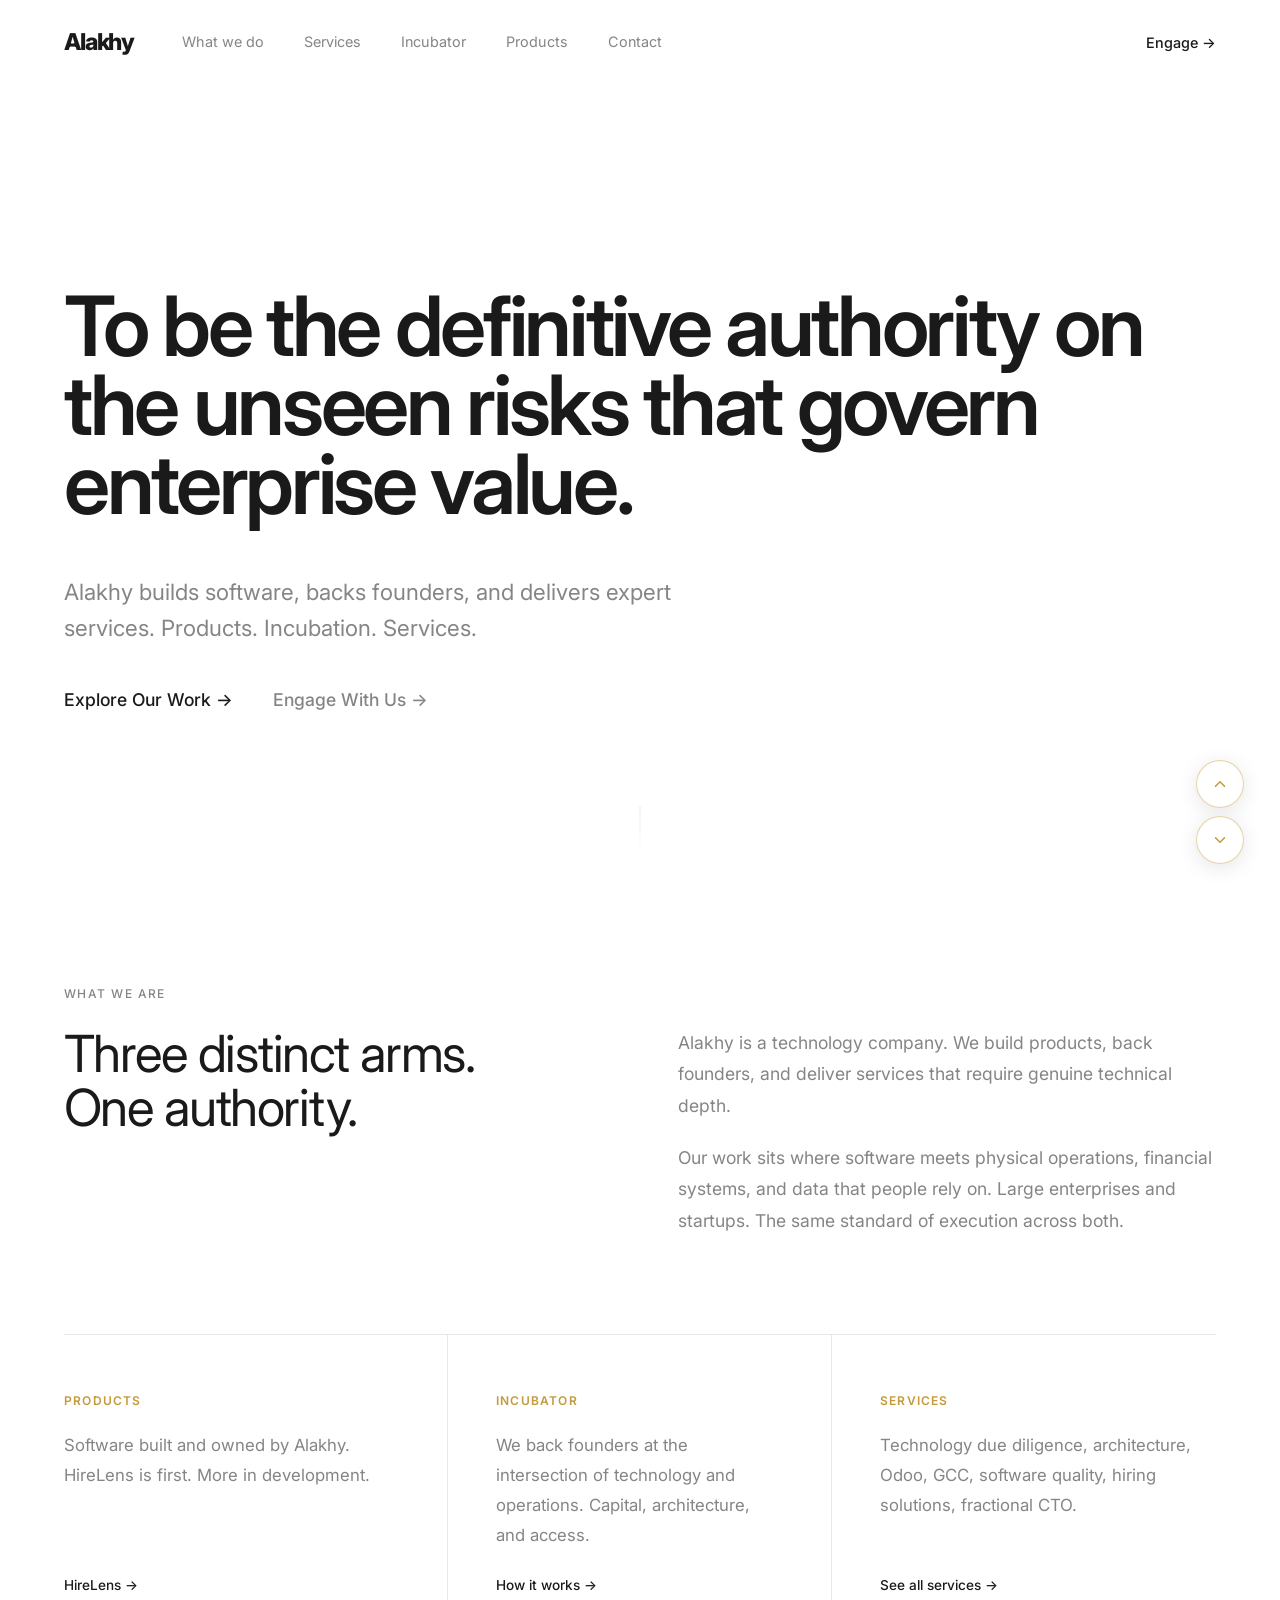
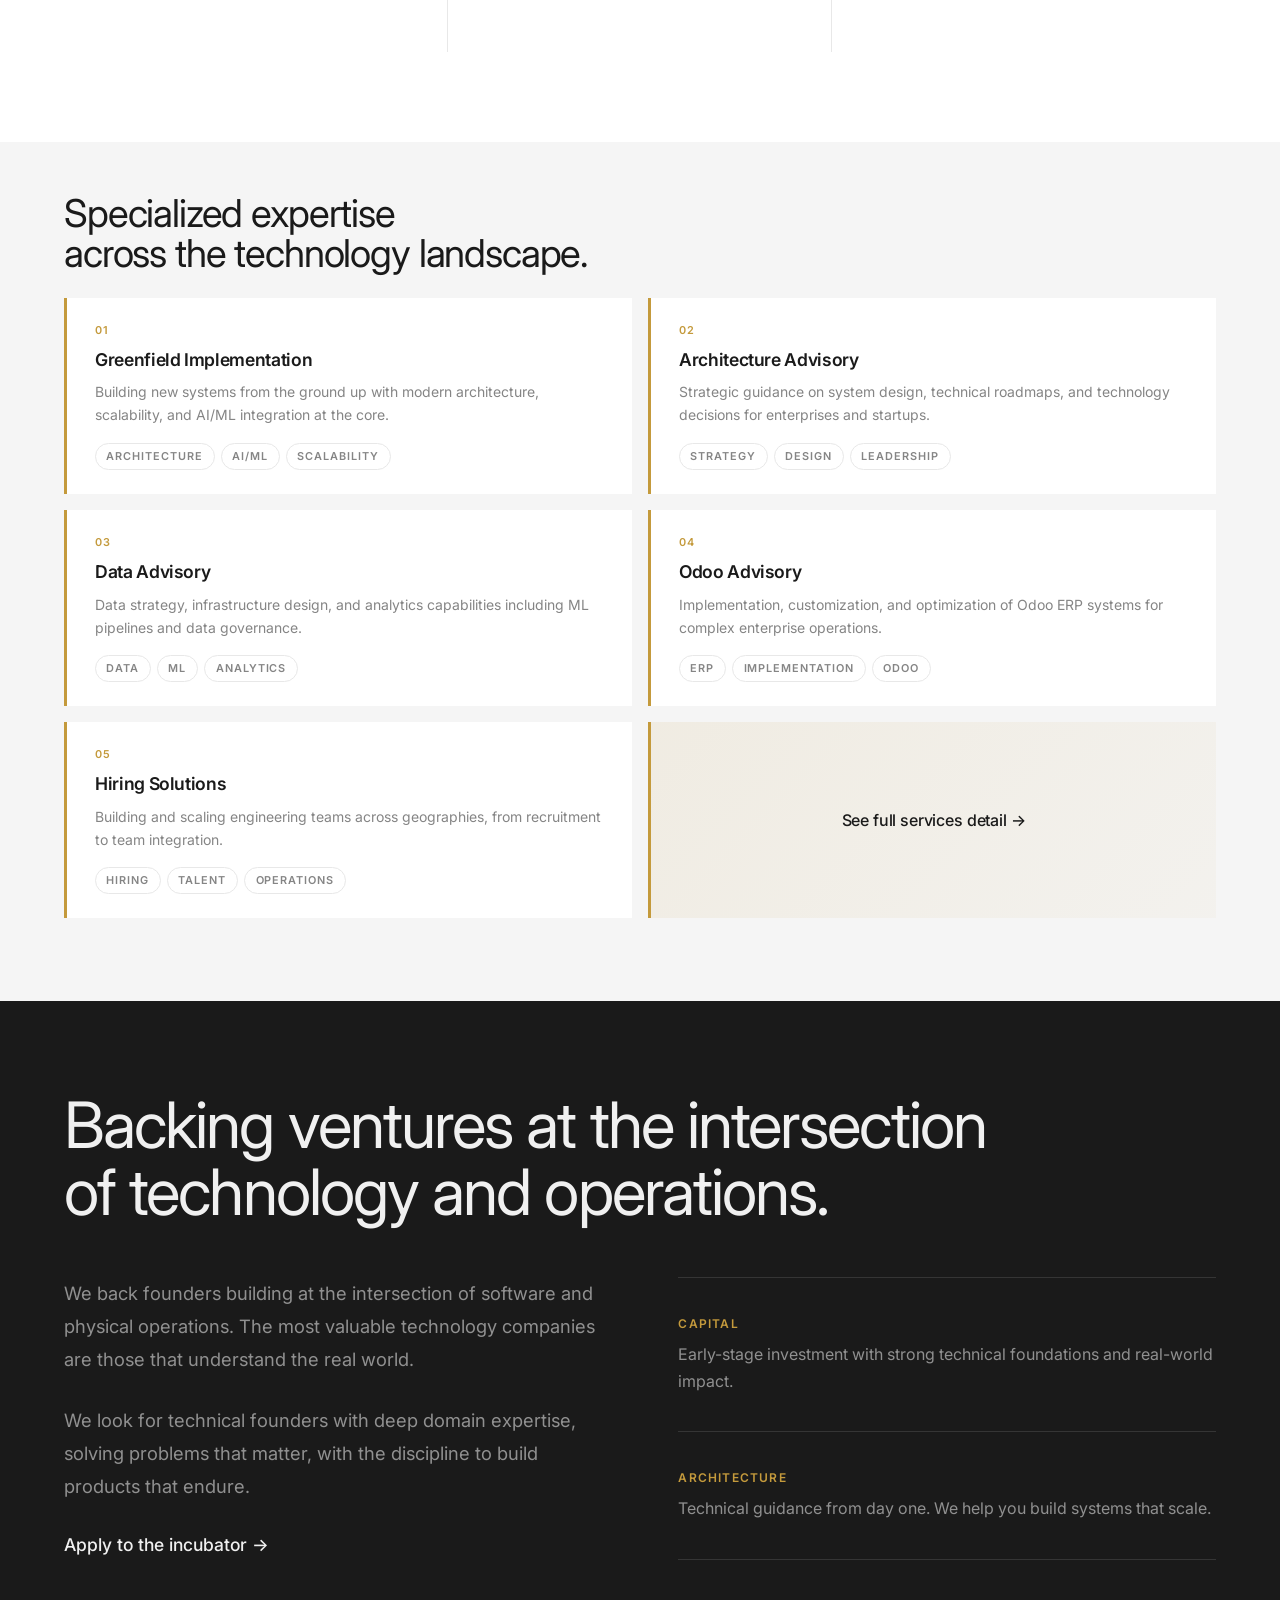
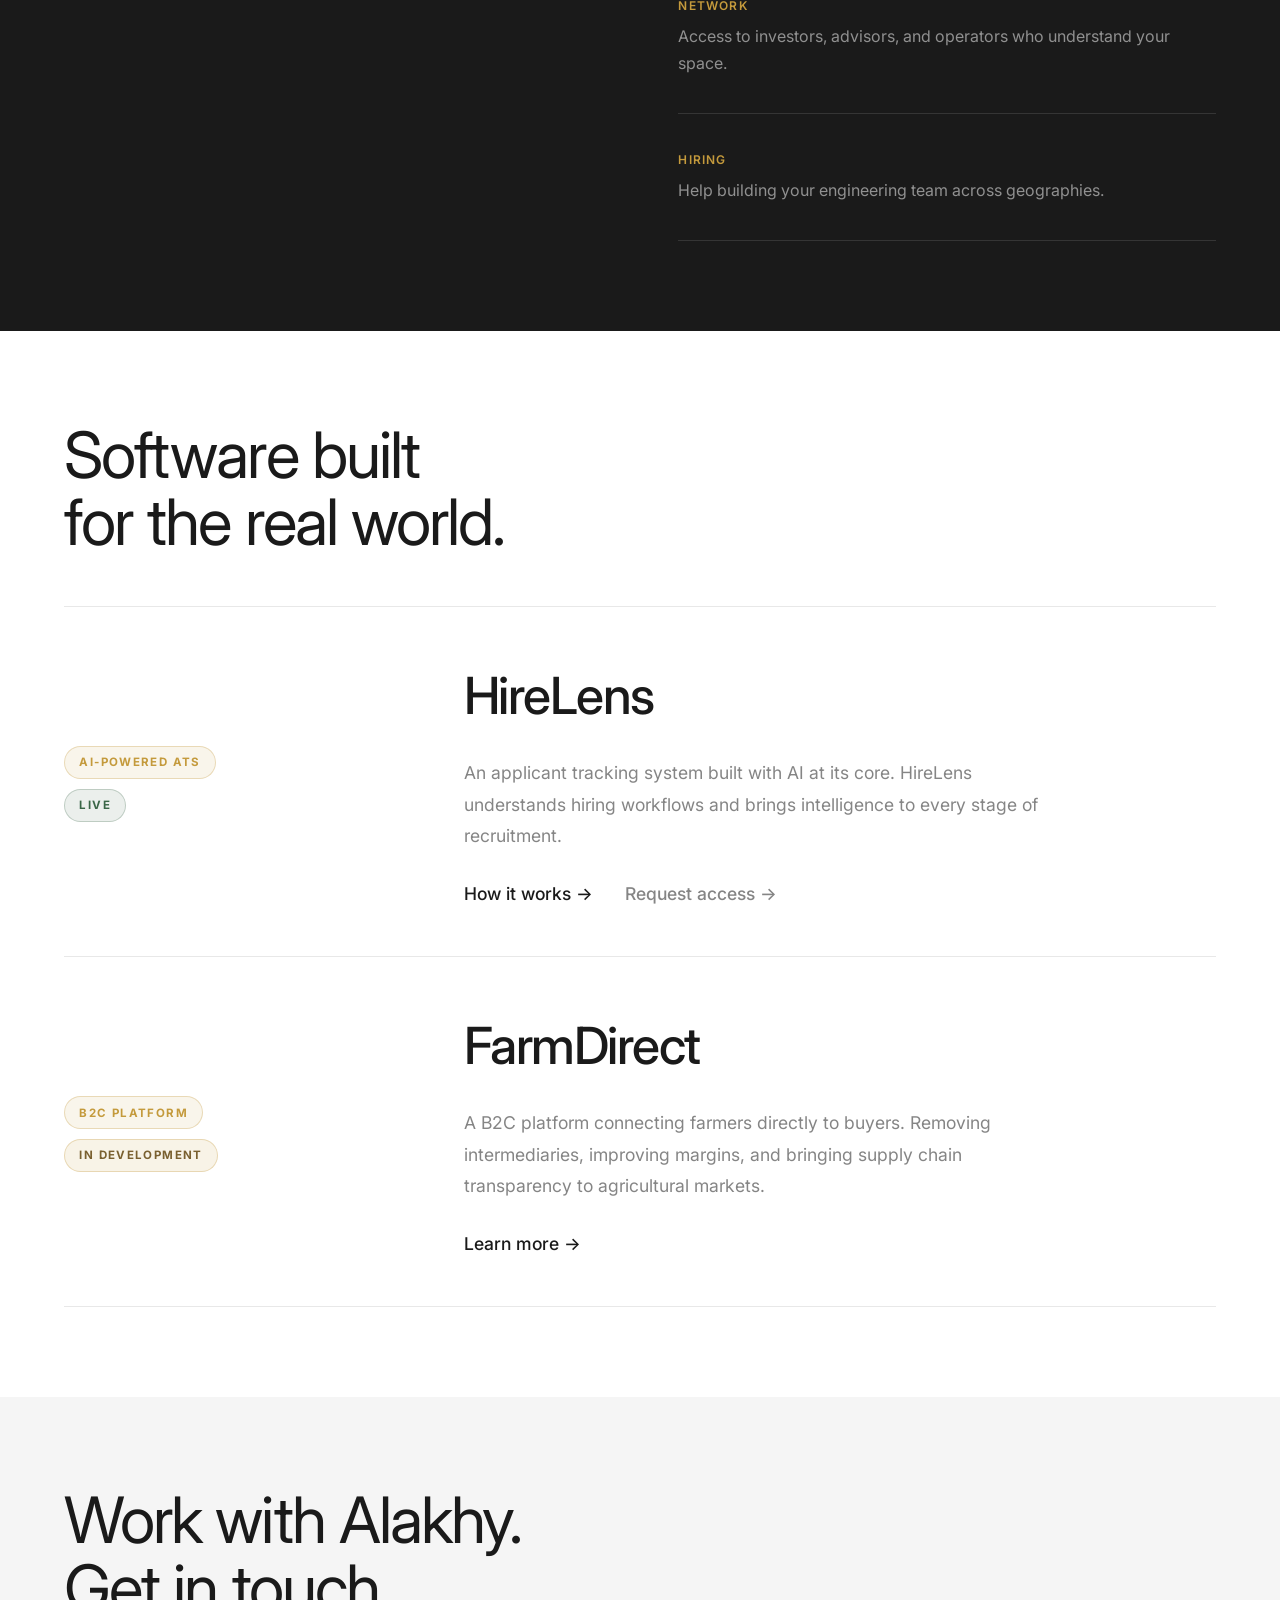
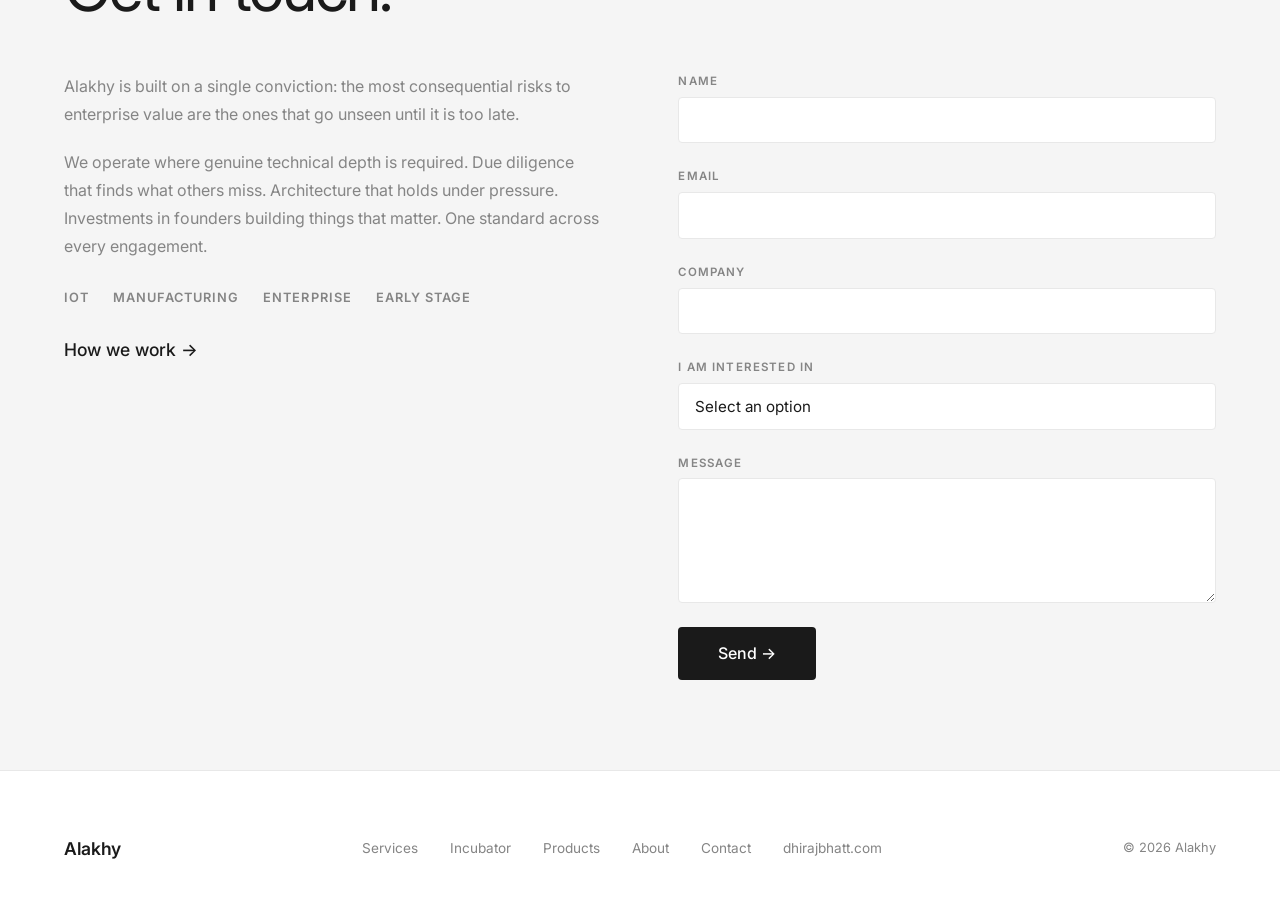
==== commit 5c2cc96b: "Mobile fixes, second product, arm card alignment - --vh now subtracts header height so sections fill" ====
--- a/index.html
+++ b/index.html
@@ -152,17 +152,36 @@
     <section class="section" id="products">
       <div class="container">
         <h2 class="section-h2">Software built<br>for the real world.</h2>
+
         <div class="product-row">
           <div class="product-meta">
             <span class="product-tag">AI-Powered ATS</span>
             <span class="product-tag product-tag-live">Live</span>
           </div>
           <div class="product-body">
-            <h3 class="product-name">HireLense</h3>
-            <p>An applicant tracking system built with AI at its core. HireLense understands hiring workflows and brings intelligence to every stage of recruitment.</p>
-            <a href="#contact" class="cta-link">Request early access &rarr;</a>
-          </div>
-        </div>
+            <h3 class="product-name">HireLens</h3>
+            <p>An applicant tracking system built with AI at its core. HireLens understands hiring workflows and brings intelligence to every stage of recruitment.</p>
+            <div class="product-links">
+              <a href="/products/" class="cta-link">How it works &rarr;</a>
+              <a href="/#contact" class="cta-link cta-secondary">Request access &rarr;</a>
+            </div>
+          </div>
+        </div>
+
+        <div class="product-row">
+          <div class="product-meta">
+            <span class="product-tag">B2C Platform</span>
+            <span class="product-tag product-tag-dev">In Development</span>
+          </div>
+          <div class="product-body">
+            <h3 class="product-name">FarmDirect</h3>
+            <p>A B2C platform connecting farmers directly to buyers. Removing intermediaries, improving margins, and bringing supply chain transparency to agricultural markets.</p>
+            <div class="product-links">
+              <a href="/products/" class="cta-link">Learn more &rarr;</a>
+            </div>
+          </div>
+        </div>
+
       </div>
     </section>
 
--- a/assets/css/main.css
+++ b/assets/css/main.css
@@ -415,6 +415,8 @@
 .arm-card {
   padding: 3.5rem 3rem 3.5rem 0;
   border-right: 1px solid var(--border);
+  display: flex;
+  flex-direction: column;
 }
 .arm-card:last-child { border-right: 0; padding-right: 0; }
 .arm-card:not(:first-child) { padding-left: 3rem; }
@@ -437,6 +439,7 @@
   font-weight: 500;
   color: var(--black);
   transition: color 0.15s;
+  margin-top: auto;
 }
 .row-link:hover { color: var(--gold); }
 
@@ -583,11 +586,11 @@
   display: grid;
   grid-template-columns: 320px 1fr;
   gap: 5rem;
-  padding: 4rem 0;
+  padding: 3rem 0;
   border-top: 1px solid var(--border);
-  border-bottom: 1px solid var(--border);
-  align-items: center;
-}
+  align-items: center;
+}
+.product-row:last-child { border-bottom: 1px solid var(--border); }
 .product-meta {
   display: flex;
   flex-direction: column;
@@ -612,6 +615,17 @@
   background: rgba(58,102,71,0.1);
   border-color: rgba(58,102,71,0.25);
 }
+.product-tag-dev {
+  color: #7a6030;
+  background: rgba(196,154,60,0.12);
+  border-color: rgba(196,154,60,0.3);
+}
+.product-links {
+  display: flex;
+  align-items: center;
+  gap: 2rem;
+  flex-wrap: wrap;
+}
 .product-name {
   font-size: clamp(2rem, 4vw, 3.5rem);
   font-weight: 500;
@@ -767,7 +781,6 @@
   }
   .arm-card:last-child { border-bottom: 0; }
   .arm-card:not(:first-child) { padding-left: 0; }
-  .service-row,
   .product-row { grid-template-columns: 1fr; gap: 1rem; }
   .incubator-grid,
   .contact-grid { grid-template-columns: 1fr; }
@@ -779,3 +792,71 @@
   .nav-toggle { display: flex; }
   .footer-inner { flex-direction: column; align-items: flex-start; }
 }
+
+/* ── MOBILE — fit sections within viewport ── */
+@media (max-width: 768px) {
+
+  /* Tighter header */
+  .header-inner { padding: 1rem var(--pad); }
+  body { padding-top: 64px; }
+
+  /* Sections — reduce padding so content has room */
+  .section { padding: 2.5rem 0; }
+  #services.section { padding: 1rem 0; }
+
+  .section-h2 {
+    font-size: clamp(1.8rem, 6vw, 2.4rem);
+    margin-bottom: 1.25rem;
+  }
+  #services .section-h2 {
+    font-size: 1.25rem;
+    margin-bottom: 0.75rem;
+  }
+
+  /* Hero */
+  .hero { padding: 3rem 0 2rem; }
+
+  /* What We Are */
+  .what-header { gap: 1.25rem; margin-bottom: 1.75rem; }
+  .what-h2 { font-size: 1.9rem; }
+  .what-right p { font-size: 1rem; margin-bottom: 0.75rem; }
+  .arm-card { padding: 1.5rem 0; }
+  .arm-card p { font-size: 0.95rem; margin-bottom: 1rem; }
+
+  /* Services — clamp desc to 1 line so all 5 + CTA fit in one screen */
+  .svc-grid { gap: 0.5rem; margin-bottom: 0.5rem; }
+  .svc-card { padding: 0.75rem 1rem; }
+  .svc-num { margin-bottom: 0.2rem; }
+  .svc-title { font-size: 0.9rem; margin-bottom: 0.2rem; }
+  .svc-desc {
+    font-size: 0.78rem;
+    line-height: 1.4;
+    margin-bottom: 0.5rem;
+    display: -webkit-box;
+    -webkit-line-clamp: 1;
+    -webkit-box-orient: vertical;
+    overflow: hidden;
+  }
+  .svc-tags { display: none; }
+  .svc-cta { min-height: 3rem; }
+
+  /* Incubator */
+  .incubator-grid { gap: 1.75rem; }
+  .incubator-body { font-size: 1rem; margin-bottom: 1rem; }
+  .pillar { padding: 1.25rem 0; }
+  .pillar p { font-size: 0.9rem; }
+
+  /* Products */
+  .product-row { gap: 1.5rem; padding: 2rem 0; }
+  .product-name { font-size: 1.8rem; }
+  .product-body p { font-size: 1rem; margin-bottom: 1.25rem; }
+
+  /* Contact */
+  .contact-grid { gap: 2rem; }
+  .contact-body { font-size: 0.95rem; }
+
+  /* Floating arrows — smaller, lower z-index on mobile */
+  .fp-nav { bottom: 1.25rem; right: 1.25rem; }
+  .fp-arrow { width: 40px; height: 40px; }
+  .fp-arrow svg { width: 15px; height: 15px; }
+}
